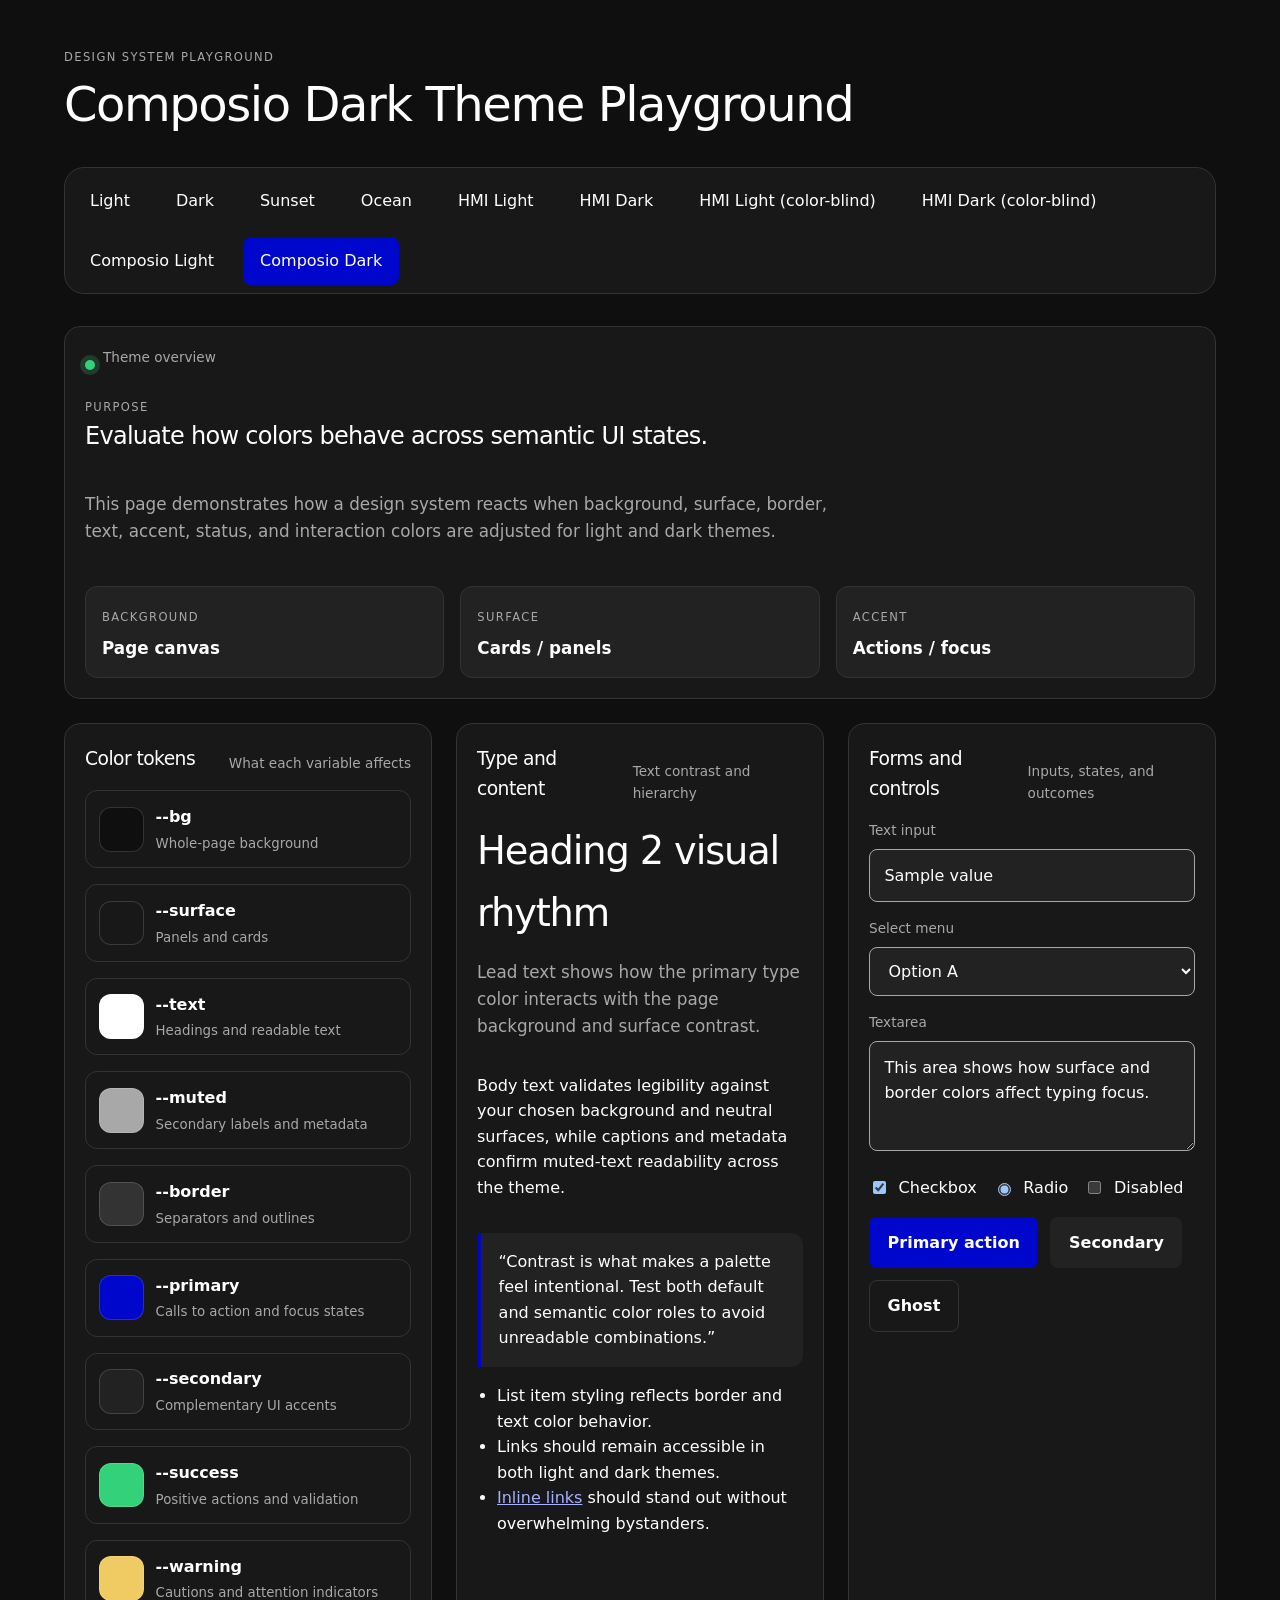
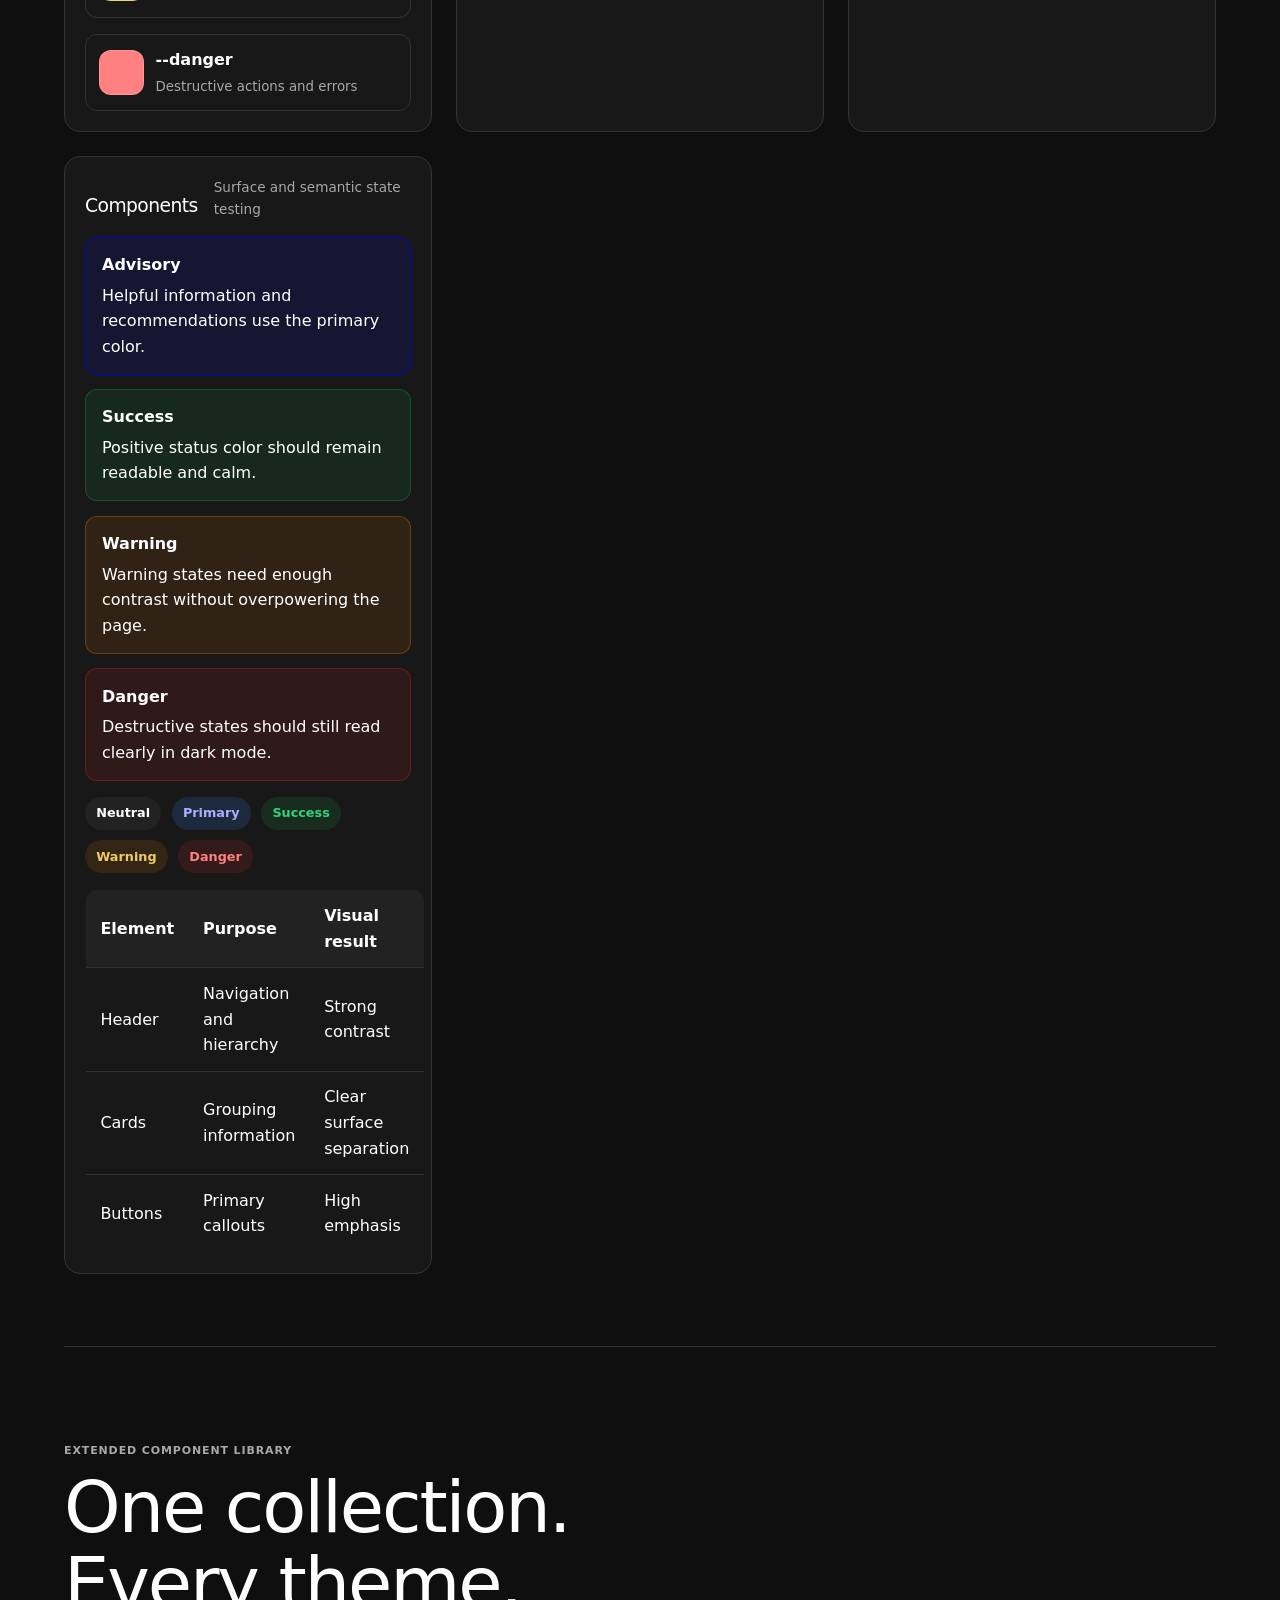
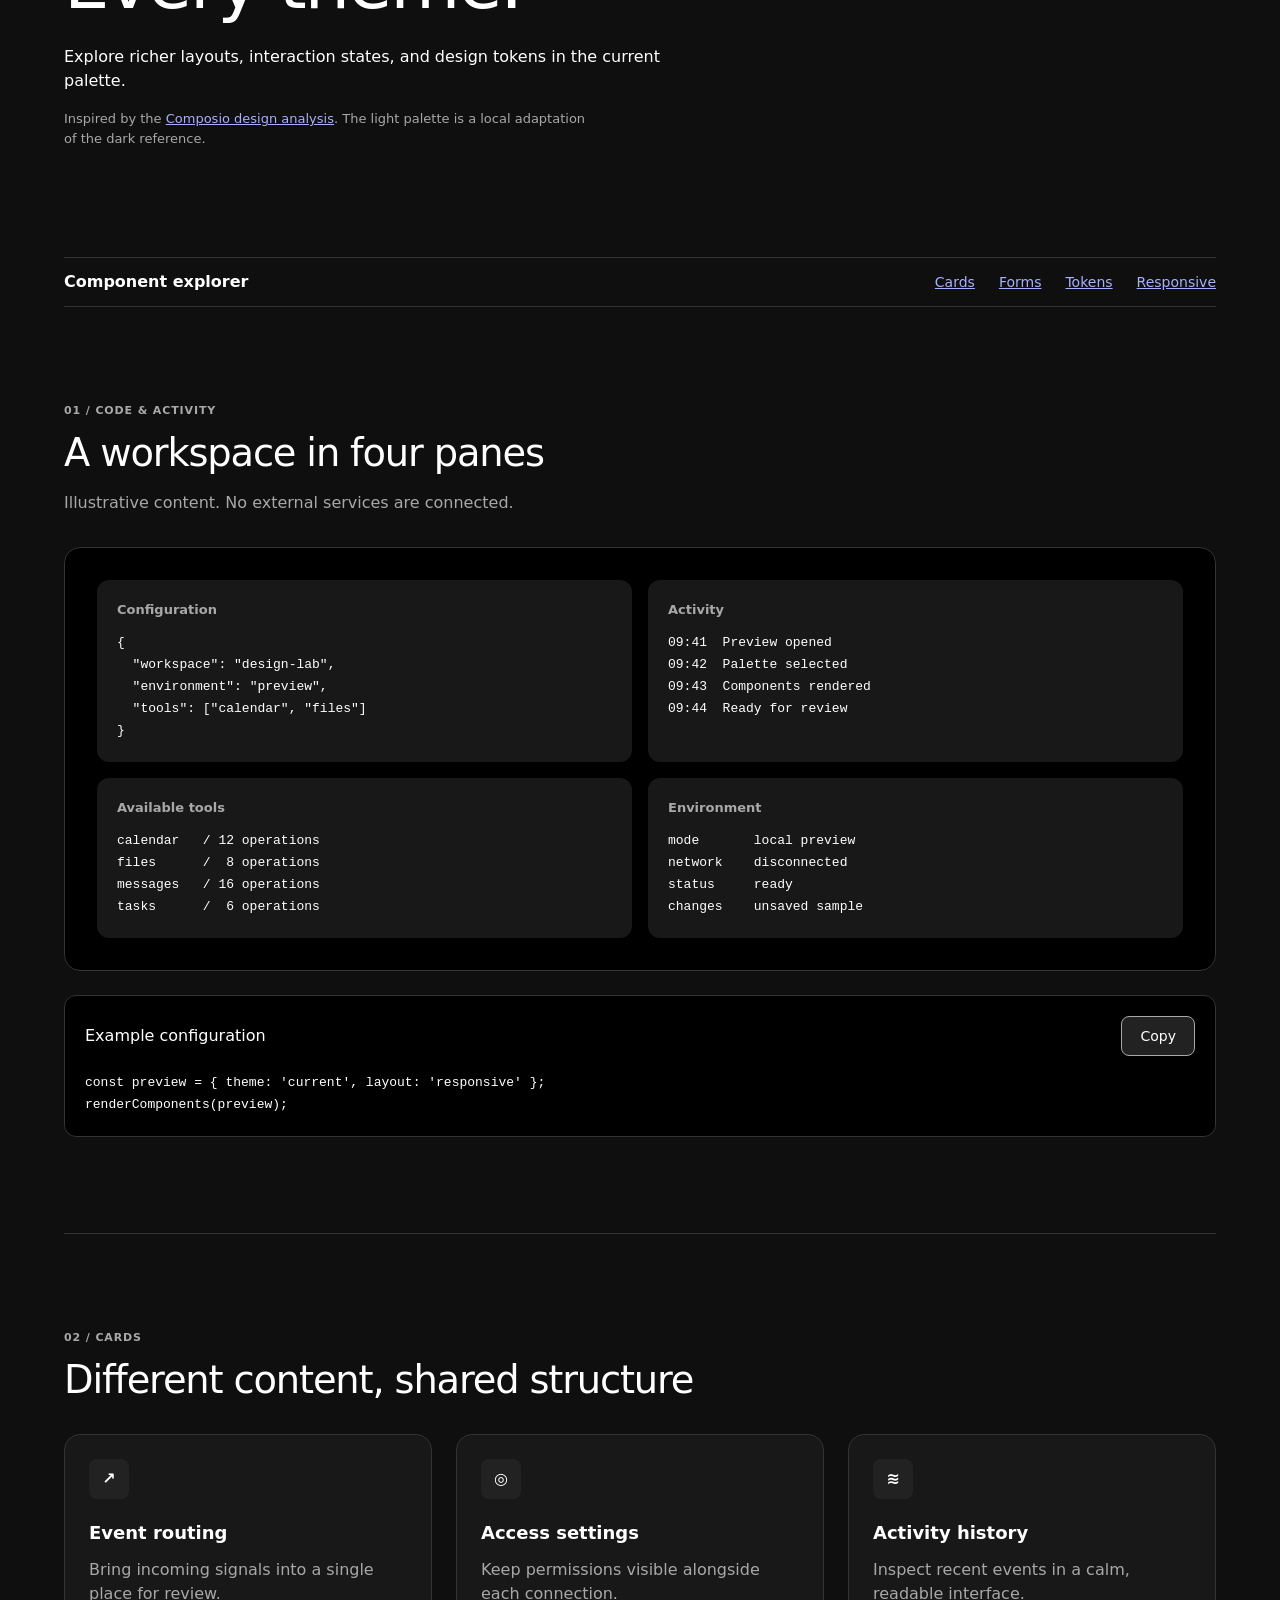
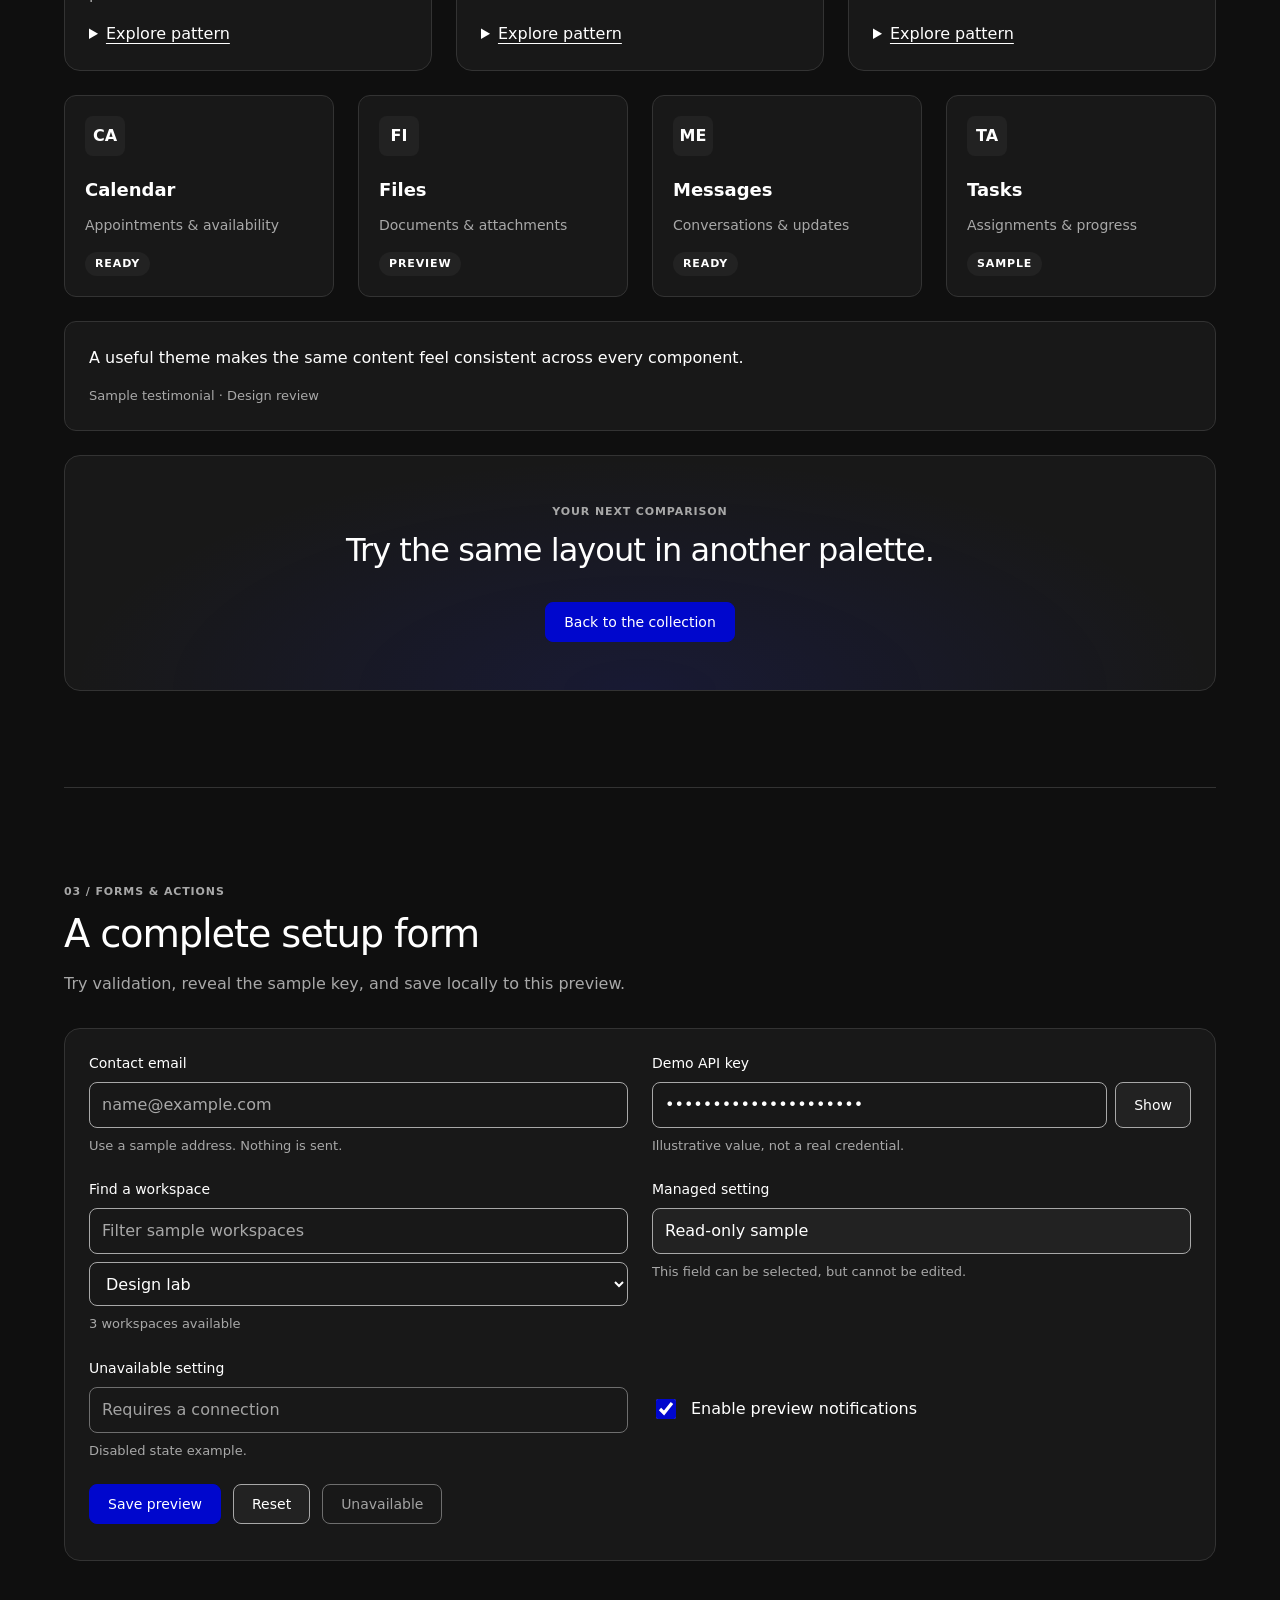
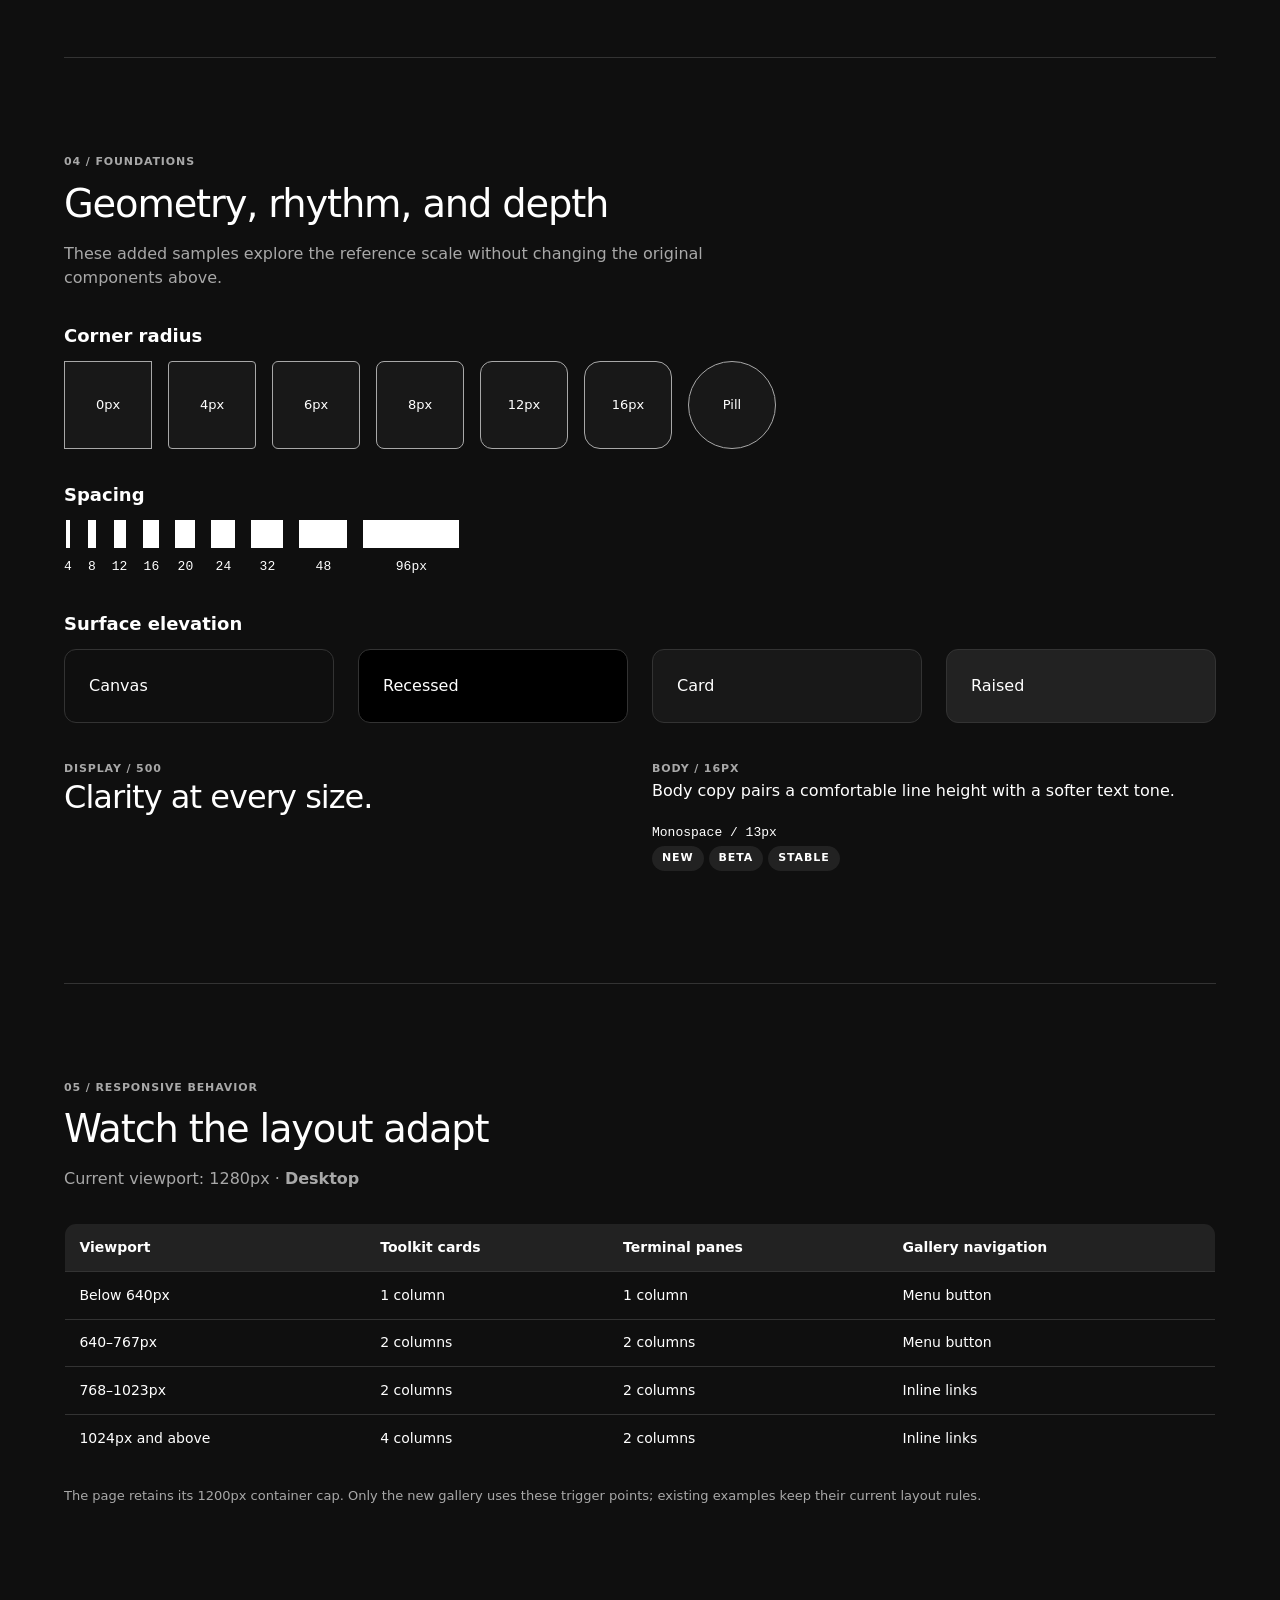
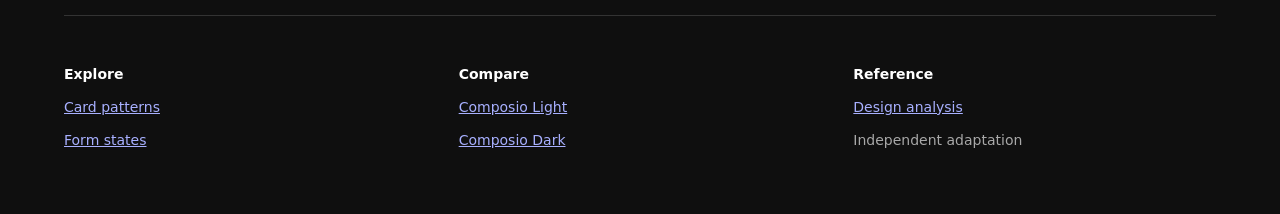
==== composio-dark.html @ 8209d109 "Add Composio light and dark pages with shared component gallery" ====
<!DOCTYPE html>
<html lang="en" data-theme="composio-dark" data-default-theme="composio-dark">
  <head>
    <meta charset="UTF-8" />
    <meta name="viewport" content="width=device-width, initial-scale=1.0" />
    <meta
      name="description"
      content="Theme playground for testing CSS color variables across light and dark color schemes."
    />
    <meta name="theme-color" content="#0007cd" />
    <title>Composio Dark — Color Scheme Playground</title>
    <link rel="stylesheet" href="styles.css" />
    <link rel="stylesheet" href="gallery.css" />
  </head>
  <body>
    <div class="app-shell">
      <header class="topbar">
        <div>
          <p class="eyebrow">Design system playground</p>
          <h1>Composio Dark Theme Playground</h1>
        </div>

        <div class="theme-picker" role="group" aria-label="Theme selector">
          <button class="theme-option is-active" data-theme-option="light" type="button">
            Light
          </button>
          <button class="theme-option" data-theme-option="dark" type="button">Dark</button>
          <button class="theme-option" data-theme-option="sunset" type="button">Sunset</button>
          <button class="theme-option" data-theme-option="ocean" type="button">Ocean</button>
          <button class="theme-option" data-theme-option="hmi-light" type="button">HMI Light</button>
          <button class="theme-option" data-theme-option="hmi-dark" type="button">HMI Dark</button>
          <button class="theme-option" data-theme-option="hmi-light-cvd" type="button">HMI Light (color-blind)</button>
          <button class="theme-option" data-theme-option="hmi-dark-cvd" type="button">HMI Dark (color-blind)</button>
          <a class="theme-option" data-theme-option="composio-light" href="composio-light.html">Composio Light</a>
          <a class="theme-option" data-theme-option="composio-dark" href="composio-dark.html">Composio Dark</a>
        </div>
      </header>

      <main class="page-grid">
        <section class="panel hmi-demo" aria-labelledby="hmi-title">
          <p class="section-kicker">Operator display / sample states</p>
          <h2 id="hmi-title">Quiet during normal operation. Clear when attention is needed.</h2>
          <p class="lead">Neutral surfaces keep the process readable. Alarm priorities use color,
            shape, and text together. Color-blind variants use orange, blue, and purple instead
            of red-based priority coding; labels remain the same in every HMI theme.</p>
          <div class="alarm-grid">
            <div class="alarm-sample normal-state"><span class="alarm-symbol normal-symbol" aria-hidden="true">&#10003;</span><div><strong>Normal / running</strong><p>P-101 pump · No active alarm</p></div></div>
            <div class="alarm-sample priority-1"><span class="alarm-symbol octagon" aria-hidden="true">!</span><div><strong>P1 · High priority</strong><p>PT-101 · Pressure high-high</p></div></div>
            <div class="alarm-sample priority-2"><span class="alarm-symbol triangle" aria-hidden="true">!</span><div><strong>P2 · Medium priority</strong><p>LT-202 · Level high</p></div></div>
            <div class="alarm-sample priority-3"><span class="alarm-symbol square" aria-hidden="true">!</span><div><strong>P3 · Low priority</strong><p>FT-303 · Flow low</p></div></div>
          </div>
          <p class="hmi-note">Design study informed by ISA-101, EEMUA 201, and IEC 62682.
            These are adapted palettes, not a certified HMI or a standard-mandated color scheme.
            Priority assignments are illustrative.</p>
        </section>
        <section class="panel hero-panel">
          <div class="panel-header">
            <span class="status-dot"></span>
            <p>Theme overview</p>
          </div>

          <div class="hero-content">
            <div>
              <p class="section-kicker">Purpose</p>
              <h2>Evaluate how colors behave across semantic UI states.</h2>
            </div>
            <p class="lead">
              This page demonstrates how a design system reacts when background, surface,
              border, text, accent, status, and interaction colors are adjusted for light and
              dark themes.
            </p>
          </div>

          <div class="hero-metrics">
            <div class="metric-card">
              <span class="metric-label">Background</span>
              <strong>Page canvas</strong>
            </div>
            <div class="metric-card">
              <span class="metric-label">Surface</span>
              <strong>Cards / panels</strong>
            </div>
            <div class="metric-card">
              <span class="metric-label">Accent</span>
              <strong>Actions / focus</strong>
            </div>
          </div>
        </section>

        <section class="panel">
          <div class="section-heading">
            <h3>Color tokens</h3>
            <span>What each variable affects</span>
          </div>

          <div class="swatch-grid">
            <div class="swatch">
              <span class="swatch-color swatch-bg"></span>
              <div>
                <strong>--bg</strong>
                <small>Whole-page background</small>
              </div>
            </div>
            <div class="swatch">
              <span class="swatch-color swatch-surface"></span>
              <div>
                <strong>--surface</strong>
                <small>Panels and cards</small>
              </div>
            </div>
            <div class="swatch">
              <span class="swatch-color swatch-text"></span>
              <div>
                <strong>--text</strong>
                <small>Headings and readable text</small>
              </div>
            </div>
            <div class="swatch">
              <span class="swatch-color swatch-muted"></span>
              <div>
                <strong>--muted</strong>
                <small>Secondary labels and metadata</small>
              </div>
            </div>
            <div class="swatch">
              <span class="swatch-color swatch-border"></span>
              <div>
                <strong>--border</strong>
                <small>Separators and outlines</small>
              </div>
            </div>
            <div class="swatch">
              <span class="swatch-color swatch-primary"></span>
              <div>
                <strong>--primary</strong>
                <small>Calls to action and focus states</small>
              </div>
            </div>
            <div class="swatch">
              <span class="swatch-color swatch-secondary"></span>
              <div>
                <strong>--secondary</strong>
                <small>Complementary UI accents</small>
              </div>
            </div>
            <div class="swatch">
              <span class="swatch-color swatch-success"></span>
              <div>
                <strong>--success</strong>
                <small>Positive actions and validation</small>
              </div>
            </div>
            <div class="swatch">
              <span class="swatch-color swatch-warning"></span>
              <div>
                <strong>--warning</strong>
                <small>Cautions and attention indicators</small>
              </div>
            </div>
            <div class="swatch">
              <span class="swatch-color swatch-danger"></span>
              <div>
                <strong>--danger</strong>
                <small>Destructive actions and errors</small>
              </div>
            </div>
          </div>
        </section>

        <section class="panel">
          <div class="section-heading">
            <h3>Type and content</h3>
            <span>Text contrast and hierarchy</span>
          </div>

          <div class="type-demo">
            <h2>Heading 2 visual rhythm</h2>
            <p class="lead">
              Lead text shows how the primary type color interacts with the page background and
              surface contrast.
            </p>
            <p>
              Body text validates legibility against your chosen background and neutral surfaces,
              while captions and metadata confirm muted-text readability across the theme.
            </p>
            <blockquote>
              “Contrast is what makes a palette feel intentional. Test both default and semantic
              color roles to avoid unreadable combinations.”
            </blockquote>
            <ul>
              <li>List item styling reflects border and text color behavior.</li>
              <li>Links should remain accessible in both light and dark themes.</li>
              <li><a href="#">Inline links</a> should stand out without overwhelming bystanders.</li>
            </ul>
          </div>
        </section>

        <section class="panel">
          <div class="section-heading">
            <h3>Forms and controls</h3>
            <span>Inputs, states, and outcomes</span>
          </div>

          <div class="control-stack">
            <label class="field">
              <span>Text input</span>
              <input type="text" value="Sample value" aria-label="Text input sample" />
            </label>

            <label class="field">
              <span>Select menu</span>
              <select aria-label="Select sample">
                <option>Option A</option>
                <option>Option B</option>
                <option>Option C</option>
              </select>
            </label>

            <label class="field">
              <span>Textarea</span>
              <textarea aria-label="Textarea sample">This area shows how surface and border colors affect typing focus.</textarea>
            </label>

            <div class="check-grid">
              <label class="check-row"><input type="checkbox" checked /> Checkbox</label>
              <label class="check-row"><input type="radio" name="demo-radio" checked /> Radio</label>
              <label class="check-row"><input type="checkbox" /> Disabled</label>
            </div>

            <div class="button-row">
              <button class="primary-button" type="button">Primary action</button>
              <button class="secondary-button" type="button">Secondary</button>
              <button class="ghost-button" type="button">Ghost</button>
            </div>
          </div>
        </section>

        <section class="panel">
          <div class="section-heading">
            <h3>Components</h3>
            <span>Surface and semantic state testing</span>
          </div>

          <div class="component-row">
            <div class="alert alert-advisory">
              <strong>Advisory</strong>
              <span>Helpful information and recommendations use the primary color.</span>
            </div>
            <div class="alert alert-success">
              <strong>Success</strong>
              <span>Positive status color should remain readable and calm.</span>
            </div>
            <div class="alert alert-warning">
              <strong>Warning</strong>
              <span>Warning states need enough contrast without overpowering the page.</span>
            </div>
            <div class="alert alert-danger">
              <strong>Danger</strong>
              <span>Destructive states should still read clearly in dark mode.</span>
            </div>
          </div>

          <div class="badge-row">
            <span class="badge badge-neutral">Neutral</span>
            <span class="badge badge-primary">Primary</span>
            <span class="badge badge-success">Success</span>
            <span class="badge badge-warning">Warning</span>
            <span class="badge badge-danger">Danger</span>
          </div>

          <table>
            <thead>
              <tr>
                <th>Element</th>
                <th>Purpose</th>
                <th>Visual result</th>
              </tr>
            </thead>
            <tbody>
              <tr>
                <td>Header</td>
                <td>Navigation and hierarchy</td>
                <td>Strong contrast</td>
              </tr>
              <tr>
                <td>Cards</td>
                <td>Grouping information</td>
                <td>Clear surface separation</td>
              </tr>
              <tr>
                <td>Buttons</td>
                <td>Primary callouts</td>
                <td>High emphasis</td>
              </tr>
            </tbody>
          </table>
        </section>
        <!-- Shared additive gallery: original examples above retain their styles. -->
        <section class="x-gallery" aria-labelledby="extended-title">
          <header class="x-intro">
            <p class="x-eyebrow">Extended component library</p>
            <h2 id="extended-title">One collection.<br />Every theme.</h2>
            <p>Explore richer layouts, interaction states, and design tokens in the current palette.</p>
            <p class="x-caption">Inspired by the <a href="https://getdesign.md/composio/design-md">Composio design analysis</a>.
              The light palette is a local adaptation of the dark reference.</p>
          </header>

          <nav class="x-nav" aria-label="Component gallery">
            <strong>Component explorer</strong>
            <button class="x-button x-menu" aria-expanded="false" aria-controls="gallery-links" type="button">Menu</button>
            <div id="gallery-links" class="x-nav-links">
              <a href="#gallery-cards">Cards</a><a href="#gallery-forms">Forms</a>
              <a href="#gallery-tokens">Tokens</a><a href="#gallery-responsive">Responsive</a>
            </div>
          </nav>

          <section class="x-section" aria-labelledby="terminal-title">
            <div class="x-heading"><p class="x-eyebrow">01 / Code &amp; activity</p><h3 id="terminal-title">A workspace in four panes</h3><p>Illustrative content. No external services are connected.</p></div>
            <div class="x-terminal-grid">
              <article class="x-terminal"><h4>Configuration</h4><pre><code>{
  "workspace": "design-lab",
  "environment": "preview",
  "tools": ["calendar", "files"]
}</code></pre></article>
              <article class="x-terminal"><h4>Activity</h4><pre><code>09:41  Preview opened
09:42  Palette selected
09:43  Components rendered
09:44  Ready for review</code></pre></article>
              <article class="x-terminal"><h4>Available tools</h4><pre><code>calendar   / 12 operations
files      /  8 operations
messages   / 16 operations
tasks      /  6 operations</code></pre></article>
              <article class="x-terminal"><h4>Environment</h4><pre><code>mode       local preview
network    disconnected
status     ready
changes    unsaved sample</code></pre></article>
            </div>
            <div class="x-code"><div class="x-code-bar"><span>Example configuration</span><button class="x-button" id="copy-example" type="button">Copy</button></div><pre><code id="example-code">const preview = { theme: 'current', layout: 'responsive' };
renderComponents(preview);</code></pre><p id="copy-status" class="x-caption" role="status"></p></div>
          </section>

          <section id="gallery-cards" class="x-section" aria-labelledby="cards-title">
            <div class="x-heading"><p class="x-eyebrow">02 / Cards</p><h3 id="cards-title">Different content, shared structure</h3></div>
            <div class="x-feature-grid">
              <article class="x-feature"><span class="x-icon" aria-hidden="true">↗</span><h4>Event routing</h4><p>Bring incoming signals into a single place for review.</p><details><summary>Explore pattern</summary><p>A feature card pairs a compact icon, heading, description, and disclosure.</p></details></article>
              <article class="x-feature"><span class="x-icon" aria-hidden="true">◎</span><h4>Access settings</h4><p>Keep permissions visible alongside each connection.</p><details><summary>Explore pattern</summary><p>Text and icon cues communicate meaning without relying on color alone.</p></details></article>
              <article class="x-feature"><span class="x-icon" aria-hidden="true">≋</span><h4>Activity history</h4><p>Inspect recent events in a calm, readable interface.</p><details><summary>Explore pattern</summary><p>Surface and border tokens adapt the same card to every theme.</p></details></article>
            </div>
            <div class="x-toolkit-grid">
              <article class="x-toolkit"><span class="x-icon" aria-hidden="true">CA</span><h4>Calendar</h4><p>Appointments &amp; availability</p><span class="x-tag">Ready</span></article>
              <article class="x-toolkit"><span class="x-icon" aria-hidden="true">FI</span><h4>Files</h4><p>Documents &amp; attachments</p><span class="x-tag">Preview</span></article>
              <article class="x-toolkit"><span class="x-icon" aria-hidden="true">ME</span><h4>Messages</h4><p>Conversations &amp; updates</p><span class="x-tag">Ready</span></article>
              <article class="x-toolkit"><span class="x-icon" aria-hidden="true">TA</span><h4>Tasks</h4><p>Assignments &amp; progress</p><span class="x-tag">Sample</span></article>
            </div>
            <figure class="x-quote"><blockquote>A useful theme makes the same content feel consistent across every component.</blockquote><figcaption>Sample testimonial · Design review</figcaption></figure>
            <div class="x-spotlight"><p class="x-eyebrow">Your next comparison</p><h3>Try the same layout in another palette.</h3><a class="x-button x-button-primary" href="#extended-title">Back to the collection</a></div>
          </section>

          <section id="gallery-forms" class="x-section" aria-labelledby="forms-title">
            <div class="x-heading"><p class="x-eyebrow">03 / Forms &amp; actions</p><h3 id="forms-title">A complete setup form</h3><p>Try validation, reveal the sample key, and save locally to this preview.</p></div>
            <form id="sample-setup" class="x-form" novalidate>
              <label class="x-field">Contact email<input id="sample-email" name="email" type="email" placeholder="name@example.com" required aria-describedby="email-help email-error" /><small id="email-help">Use a sample address. Nothing is sent.</small><span id="email-error" class="x-error" hidden>Enter an email address in the form name@example.com.</span></label>
              <div class="x-field"><label for="sample-key">Demo API key</label><div class="x-input-action"><input id="sample-key" type="password" value="demo_key_not_a_secret" autocomplete="off" /><button id="reveal-key" class="x-button" type="button" aria-controls="sample-key" aria-pressed="false">Show</button></div><small>Illustrative value, not a real credential.</small></div>
              <label class="x-field">Find a workspace<input id="workspace-search" type="search" placeholder="Filter sample workspaces" aria-controls="workspace-options" /><select id="workspace-options" aria-label="Sample workspace"><option>Design lab</option><option>Engineering</option><option>Operations</option></select><small id="workspace-count" role="status">3 workspaces available</small></label>
              <label class="x-field">Managed setting<input value="Read-only sample" readonly /><small>This field can be selected, but cannot be edited.</small></label>
              <label class="x-field">Unavailable setting<input value="Requires a connection" disabled /><small>Disabled state example.</small></label>
              <label class="x-check"><input type="checkbox" role="switch" checked /> Enable preview notifications</label>
              <div class="x-form-actions"><button class="x-button x-button-primary" type="submit">Save preview</button><button class="x-button" type="reset">Reset</button><button class="x-button x-outline" disabled type="button">Unavailable</button><p id="form-status" role="status"></p></div>
            </form>
          </section>

          <section id="gallery-tokens" class="x-section" aria-labelledby="tokens-title">
            <div class="x-heading"><p class="x-eyebrow">04 / Foundations</p><h3 id="tokens-title">Geometry, rhythm, and depth</h3><p>These added samples explore the reference scale without changing the original components above.</p></div>
            <h4>Corner radius</h4><div class="x-radius-row">
              <div style="--sample-radius:0px">0px</div><div style="--sample-radius:4px">4px</div><div style="--sample-radius:6px">6px</div><div style="--sample-radius:8px">8px</div><div style="--sample-radius:12px">12px</div><div style="--sample-radius:16px">16px</div><div style="--sample-radius:9999px">Pill</div>
            </div>
            <h4>Spacing</h4><div class="x-spacing-row">
              <div><span style="width:4px"></span><code>4</code></div><div><span style="width:8px"></span><code>8</code></div><div><span style="width:12px"></span><code>12</code></div><div><span style="width:16px"></span><code>16</code></div><div><span style="width:20px"></span><code>20</code></div><div><span style="width:24px"></span><code>24</code></div><div><span style="width:32px"></span><code>32</code></div><div><span style="width:48px"></span><code>48</code></div><div><span style="width:96px"></span><code>96px</code></div>
            </div>
            <h4>Surface elevation</h4><div class="x-elevation-grid"><div class="x-level-canvas">Canvas</div><div class="x-level-deep">Recessed</div><div class="x-level-card">Card</div><div class="x-level-raised">Raised</div></div>
            <div class="x-type-grid"><div><span class="x-eyebrow">Display / 500</span><p class="x-display-sample">Clarity at every size.</p></div><div><span class="x-eyebrow">Body / 16px</span><p>Body copy pairs a comfortable line height with a softer text tone.</p><code>Monospace / 13px</code><p><span class="x-tag">New</span> <span class="x-tag">Beta</span> <span class="x-tag">Stable</span></p></div></div>
          </section>

          <section id="gallery-responsive" class="x-section" aria-labelledby="responsive-title">
            <div class="x-heading"><p class="x-eyebrow">05 / Responsive behavior</p><h3 id="responsive-title">Watch the layout adapt</h3><p>Current viewport: <output id="viewport-width"></output> · <strong id="viewport-range"></strong></p></div>
            <div class="x-table-wrap" tabindex="0" role="region" aria-label="Responsive breakpoint table"><table><thead><tr><th>Viewport</th><th>Toolkit cards</th><th>Terminal panes</th><th>Gallery navigation</th></tr></thead><tbody><tr><td>Below 640px</td><td>1 column</td><td>1 column</td><td>Menu button</td></tr><tr><td>640–767px</td><td>2 columns</td><td>2 columns</td><td>Menu button</td></tr><tr><td>768–1023px</td><td>2 columns</td><td>2 columns</td><td>Inline links</td></tr><tr><td>1024px and above</td><td>4 columns</td><td>2 columns</td><td>Inline links</td></tr></tbody></table></div>
            <p class="x-caption">The page retains its 1200px container cap. Only the new gallery uses these trigger points; existing examples keep their current layout rules.</p>
          </section>
          <footer class="x-footer"><div><strong>Explore</strong><a href="#gallery-cards">Card patterns</a><a href="#gallery-forms">Form states</a></div><div><strong>Compare</strong><a href="composio-light.html">Composio Light</a><a href="composio-dark.html">Composio Dark</a></div><div><strong>Reference</strong><a href="https://getdesign.md/composio/design-md">Design analysis</a><span>Independent adaptation</span></div></footer>
        </section>

      </main>
    </div>

    <script src="script.js"></script>
    <script src="gallery.js"></script>
  </body>
</html>
---- styles.css ----
:root {
  --bg: #f4f7fb;
  --surface: #ffffff;
  --surface-strong: #edf3ff;
  --text: #162033;
  --muted: #59657d;
  --border: #d5dcef;
  --primary: #3b82f6;
  --primary-strong: #2563eb;
  --secondary: #7c3aed;
  --accent: #14b8a6;
  --success: #16a34a;
  --warning: #d97706;
  --danger: #dc2626;
  --shadow: rgba(15, 23, 42, 0.12);
  --ring: rgba(59, 130, 246, 0.18);
}

:root[data-theme="dark"] {
  --bg: #0b1220;
  --surface: #111b2d;
  --surface-strong: #18263d;
  --text: #edf3ff;
  --muted: #9eb3d9;
  --border: #2e4060;
  --primary: #7aa2ff;
  --primary-strong: #9bb9ff;
  --secondary: #b38cff;
  --accent: #3dd9c1;
  --success: #4ade80;
  --warning: #fbbf24;
  --danger: #f87171;
  --shadow: rgba(2, 6, 23, 0.55);
  --ring: rgba(122, 162, 255, 0.2);
}

:root[data-theme="sunset"] {
  --bg: #2b1a20;
  --surface: #3a2328;
  --surface-strong: #5a2b32;
  --text: #fce7f3;
  --muted: #f9c7d0;
  --border: #7d4a58;
  --primary: #f97316;
  --primary-strong: #ea580c;
  --secondary: #f43f5e;
  --accent: #fdba74;
  --success: #4ade80;
  --warning: #fbbf24;
  --danger: #fb7185;
  --shadow: rgba(38, 18, 25, 0.45);
  --ring: rgba(249, 115, 22, 0.22);
}

:root[data-theme="ocean"] {
  --bg: #061c24;
  --surface: #0d2d39;
  --surface-strong: #123b4f;
  --text: #e6fbff;
  --muted: #a5dfe8;
  --border: #2a6574;
  --primary: #38bdf8;
  --primary-strong: #0ea5e9;
  --secondary: #8b5cf6;
  --accent: #2dd4bf;
  --success: #34d399;
  --warning: #fbbf24;
  --danger: #f87171;
  --shadow: rgba(2, 12, 22, 0.5);
  --ring: rgba(56, 189, 248, 0.22);
}

* {
  box-sizing: border-box;
}

html {
  color-scheme: light;
}

:root[data-theme="dark"],
:root[data-theme="sunset"],
:root[data-theme="ocean"] {
  color-scheme: dark;
}

body {
  margin: 0;
  min-height: 100vh;
  background: var(--bg);
  color: var(--text);
  font-family: Inter, "Segoe UI", sans-serif;
  line-height: 1.6;
  transition: background 0.2s ease, color 0.2s ease;
}

button,
input,
select,
textarea {
  font: inherit;
}

button,
input,
select,
textarea,
.badge,
.alert,
.metric-card,
.panel {
  transition: background-color 0.2s ease, border-color 0.2s ease, color 0.2s ease,
    box-shadow 0.2s ease;
}

.app-shell {
  max-width: 1200px;
  margin: 0 auto;
  padding: 3rem 1.5rem 4rem;
}

.topbar {
  display: flex;
  align-items: center;
  justify-content: space-between;
  gap: 1.5rem;
  margin-bottom: 2rem;
}

.eyebrow,
.section-kicker,
.metric-label {
  margin: 0;
  color: var(--muted);
  letter-spacing: 0.12em;
  text-transform: uppercase;
  font-size: 0.72rem;
}

h1,
h2,
h3,
p {
  margin-top: 0;
}

h1 {
  margin-bottom: 0;
  font-size: clamp(2rem, 4vw, 3rem);
}

.theme-picker {
  display: flex;
  flex-wrap: wrap;
  gap: 0.75rem;
  padding: 0.5rem;
  border: 1px solid var(--border);
  border-radius: 999px;
  background: var(--surface);
  box-shadow: 0 12px 22px var(--shadow);
}

.theme-option {
  border: 1px solid transparent;
  border-radius: 999px;
  background: transparent;
  padding: 0.65rem 1rem;
  color: var(--text);
  cursor: pointer;
}

.theme-option.is-active {
  background: var(--primary);
  color: white;
  border-color: var(--primary);
  box-shadow: 0 8px 16px var(--ring);
}

.page-grid {
  display: grid;
  grid-template-columns: repeat(auto-fit, minmax(280px, 1fr));
  gap: 1.5rem;
}

.panel {
  background: var(--surface);
  border: 1px solid var(--border);
  border-radius: 20px;
  padding: 1.25rem;
  box-shadow: 0 14px 32px var(--shadow);
}

.hero-panel {
  grid-column: 1 / -1;
}

.panel-header {
  display: inline-flex;
  align-items: center;
  gap: 0.5rem;
  margin-bottom: 1rem;
  color: var(--muted);
  font-size: 0.85rem;
}

.status-dot {
  width: 10px;
  height: 10px;
  border-radius: 50%;
  background: var(--success);
  box-shadow: 0 0 0 5px rgba(74, 222, 128, 0.18);
}

.hero-content {
  display: grid;
  gap: 1rem;
  margin-bottom: 1.5rem;
}

.lead {
  max-width: 70ch;
  color: var(--muted);
  font-size: 1.05rem;
}

.hero-metrics {
  display: grid;
  grid-template-columns: repeat(auto-fit, minmax(140px, 1fr));
  gap: 1rem;
}

.metric-card {
  border: 1px solid var(--border);
  background: var(--surface-strong);
  border-radius: 14px;
  padding: 1rem;
}

.metric-card strong {
  display: block;
  margin-top: 0.4rem;
  font-size: 1.05rem;
}

.section-heading {
  display: flex;
  align-items: end;
  justify-content: space-between;
  gap: 1rem;
  margin-bottom: 1rem;
}

.section-heading h3 {
  margin-bottom: 0;
}

.section-heading span {
  color: var(--muted);
  font-size: 0.85rem;
}

.swatch-grid {
  display: grid;
  grid-template-columns: repeat(auto-fit, minmax(180px, 1fr));
  gap: 1rem;
}

.swatch {
  display: flex;
  gap: 0.75rem;
  align-items: center;
  border: 1px solid var(--border);
  border-radius: 14px;
  padding: 0.8rem;
  background: rgba(0, 0, 0, 0.01);
}

.swatch-color {
  width: 2.8rem;
  height: 2.8rem;
  border-radius: 12px;
  display: inline-block;
  flex-shrink: 0;
  border: 1px solid rgba(255, 255, 255, 0.15);
}

.swatch-bg { background: var(--bg); }
.swatch-surface { background: var(--surface); }
.swatch-text { background: var(--text); }
.swatch-muted { background: var(--muted); }
.swatch-border { background: var(--border); }
.swatch-primary { background: var(--primary); }
.swatch-secondary { background: var(--secondary); }
.swatch-success { background: var(--success); }
.swatch-warning { background: var(--warning); }
.swatch-danger { background: var(--danger); }

.swatch div {
  display: flex;
  flex-direction: column;
  gap: 0.2rem;
}

.swatch small {
  color: var(--muted);
}

.type-demo {
  display: grid;
  gap: 1rem;
}

.type-demo h2 {
  font-size: clamp(1.6rem, 3vw, 2.4rem);
  margin-bottom: 0;
}

.type-demo ul,
.type-demo ol {
  padding-left: 1.25rem;
  margin: 0;
}

blockquote {
  margin: 0;
  padding: 1rem 1.1rem;
  border-left: 4px solid var(--primary);
  background: var(--surface-strong);
  border-radius: 0 12px 12px 0;
  color: var(--text);
}

a {
  color: var(--primary);
}

.control-stack {
  display: grid;
  gap: 1rem;
}

.field {
  display: grid;
  gap: 0.45rem;
}

.field span {
  color: var(--muted);
  font-size: 0.85rem;
}

input,
select,
textarea {
  width: 100%;
  border: 1px solid var(--border);
  border-radius: 12px;
  background: var(--surface-strong);
  color: var(--text);
  padding: 0.8rem 0.9rem;
}

textarea {
  min-height: 110px;
  resize: vertical;
}

input:focus,
select:focus,
textarea:focus {
  outline: none;
  border-color: var(--primary);
  box-shadow: 0 0 0 4px var(--ring);
}

.check-grid {
  display: flex;
  flex-wrap: wrap;
  gap: 1rem;
  margin-top: 0.5rem;
}

.check-row {
  display: inline-flex;
  align-items: center;
  gap: 0.6rem;
  color: var(--text);
}

.check-row input {
  width: auto;
}

.button-row {
  display: flex;
  flex-wrap: wrap;
  gap: 0.75rem;
}

.primary-button,
.secondary-button,
.ghost-button {
  appearance: none;
  border: 1px solid transparent;
  border-radius: 12px;
  padding: 0.75rem 1.1rem;
  cursor: pointer;
  font-weight: 600;
}

.primary-button {
  background: var(--primary);
  color: white;
}

.primary-button:hover {
  background: var(--primary-strong);
}

.secondary-button {
  background: var(--secondary);
  color: white;
}

.ghost-button {
  background: transparent;
  color: var(--text);
  border-color: var(--border);
}

.component-row {
  display: grid;
  gap: 0.9rem;
  margin-bottom: 1rem;
}

.alert {
  border: 1px solid transparent;
  border-radius: 14px;
  padding: 0.9rem 1rem;
  display: grid;
  gap: 0.3rem;
}

.alert-advisory {
  --semantic: var(--primary);
  background: color-mix(in srgb, var(--primary) 14%, var(--surface));
  border-color: var(--primary);
  color: var(--text);
}

.alert-success {
  background: rgba(22, 163, 74, 0.12);
  border-color: rgba(22, 163, 74, 0.35);
  color: var(--text);
}

.alert-warning {
  background: rgba(217, 119, 6, 0.12);
  border-color: rgba(217, 119, 6, 0.35);
  color: var(--text);
}

.alert-danger {
  background: rgba(220, 38, 38, 0.12);
  border-color: rgba(220, 38, 38, 0.35);
  color: var(--text);
}

.badge-row {
  display: flex;
  flex-wrap: wrap;
  gap: 0.65rem;
  margin-bottom: 1rem;
}

.badge {
  display: inline-flex;
  align-items: center;
  border-radius: 999px;
  padding: 0.4rem 0.7rem;
  font-size: 0.8rem;
  font-weight: 600;
}

.badge-neutral {
  background: var(--surface-strong);
  color: var(--text);
}

.badge-primary {
  background: rgba(59, 130, 246, 0.16);
  color: var(--primary-strong);
}

.badge-success {
  background: rgba(22, 163, 74, 0.14);
  color: var(--success);
}

.badge-warning {
  background: rgba(217, 119, 6, 0.14);
  color: var(--warning);
}

.badge-danger {
  background: rgba(220, 38, 38, 0.14);
  color: var(--danger);
}

table {
  width: 100%;
  border-collapse: collapse;
  overflow: hidden;
  border-radius: 12px;
  border: 1px solid var(--border);
}

th,
td {
  text-align: left;
  padding: 0.8rem 0.9rem;
  border-bottom: 1px solid var(--border);
}

thead {
  background: var(--surface-strong);
}

tbody tr:last-child td {
  border-bottom: none;
}

@media (max-width: 700px) {
  .topbar {
    flex-direction: column;
    align-items: flex-start;
  }

  .theme-picker {
    width: 100%;
  }
}

/* HMI palettes: project adaptations; see README for rationale and sources. */
:root[data-theme^="hmi-"] {
  --bg: #d4d6d8;
  --surface: #eceeef;
  --surface-strong: #dfe2e4;
  --text: #202428;
  --muted: #50565c;
  --border: #777e85;
  --primary: #41484f;
  --primary-strong: #30363c;
  --secondary: #50565c;
  --accent: #50565c;
  --success: #24633d;
  --badge-accent: #245b91;
  --warning: #775600;
  --danger: #b22222;
  --alarm-low: #75409a;
  --on-primary: #ffffff;
  --on-alarm: #ffffff;
  --shadow: transparent;
  --ring: #41484f;
  color-scheme: light;
}

:root[data-theme="hmi-dark"],
:root[data-theme="hmi-dark-cvd"] {
  --bg: #202428;
  --surface: #2b3035;
  --surface-strong: #363c42;
  --text: #edf0f2;
  --muted: #bcc2c8;
  --border: #858e97;
  --primary: #c4cbd2;
  --primary-strong: #e0e5e9;
  --secondary: #bcc2c8;
  --accent: #bcc2c8;
  --success: #8bd5a3;
  --badge-accent: #9ecbff;
  --warning: #f0ca62;
  --danger: #ff9696;
  --alarm-low: #d6aff5;
  --on-primary: #202428;
  --on-alarm: #202428;
  --ring: #c4cbd2;
  color-scheme: dark;
}

:root[data-theme="hmi-light-cvd"] {
  --success: #75409a;
  --badge-accent: #00665d;
  --danger: #9b4300;
  --warning: #005f90;
  --alarm-low: #75409a;
}

:root[data-theme="hmi-dark-cvd"] {
  --success: #d6aff5;
  --badge-accent: #7ed8c8;
  --danger: #ffba75;
  --warning: #78caff;
  --alarm-low: #d6aff5;
}

/* Let eight options wrap without distorting the original pill container. */
.topbar { flex-wrap: wrap; }
.theme-picker { border-radius: 20px; }
.hmi-demo { display: none; grid-column: 1 / -1; }
:root[data-theme^="hmi-"] .hmi-demo { display: block; }
:root[data-theme^="hmi-"] .theme-option.is-active,
:root[data-theme^="hmi-"] .primary-button,
:root[data-theme^="hmi-"] .secondary-button { color: var(--on-primary); }
:root[data-theme^="hmi-"] .status-dot { box-shadow: none; }
/* General UI extends the HMI palette with tinted semantic cards and pills. */
:root[data-theme^="hmi-"] :is(.alert-success, .badge-success) { --semantic: var(--success); }
:root[data-theme^="hmi-"] :is(.alert-warning, .badge-warning) { --semantic: var(--warning); }
:root[data-theme^="hmi-"] :is(.alert-danger, .badge-danger) { --semantic: var(--danger); }
:root[data-theme^="hmi-"] .badge-primary { --semantic: var(--badge-accent); }
:root[data-theme^="hmi-"] .alert,
:root[data-theme^="hmi-"] .badge:not(.badge-neutral) {
  background: color-mix(in srgb, var(--semantic) 14%, var(--surface));
  border: 1px solid var(--semantic);
  color: var(--text);
}
:root[data-theme^="hmi-"] .alert strong,
:root[data-theme^="hmi-"] .badge:not(.badge-neutral) { color: var(--semantic); }
:root[data-theme^="hmi-"] :is(button, a, input, select, textarea):focus-visible {
  outline: 3px solid var(--primary);
  outline-offset: 3px;
  box-shadow: none;
}
:root[data-theme^="hmi-"] input { accent-color: var(--primary); }
.alarm-grid { display: grid; grid-template-columns: repeat(auto-fit, minmax(min(100%, 230px), 1fr)); gap: 1rem; }
.alarm-sample { --state-color: var(--muted); display: flex; align-items: center; gap: 0.8rem; padding: 1rem; border: 2px solid var(--state-color); border-radius: 8px; }
.alarm-sample p { margin: 0.25rem 0 0; color: var(--muted); font-size: 0.85rem; }
.priority-1 { --state-color: var(--danger); }
.priority-2 { --state-color: var(--warning); }
.priority-3 { --state-color: var(--alarm-low); }
.alarm-symbol { display: grid; place-items: center; flex: 0 0 2rem; height: 2rem; background: var(--state-color); color: var(--on-alarm); font-weight: 800; }
.normal-symbol { border-radius: 50%; }
.octagon { clip-path: polygon(30% 0, 70% 0, 100% 30%, 100% 70%, 70% 100%, 30% 100%, 0 70%, 0 30%); }
.triangle { clip-path: polygon(50% 0, 100% 100%, 0 100%); padding-top: 0.45rem; }
.square { border-radius: 0; }
.hmi-note { margin: 1.25rem 0 0; color: var(--muted); font-size: 0.85rem; }
@media (max-width: 400px) {
  .app-shell { padding-inline: 0.75rem; }
  .page-grid { grid-template-columns: minmax(0, 1fr); }
  th, td { padding: 0.5rem; overflow-wrap: anywhere; }
}
@media (prefers-reduced-motion: reduce) {
  *, *::before, *::after { transition: none !important; }
}
:root[data-theme^="hmi-"] .theme-option.is-active { box-shadow: none; }
---- gallery.css ----
/* New Composio themes. All changes to existing components are theme-scoped. */
:root[data-theme^="composio-"] {
  --bg: #f5f5f7;
  --surface: #ffffff;
  --surface-strong: #eaeaf0;
  --text: #171719;
  --muted: #585861;
  --border: #c9c9d2;
  --primary: #0007cd;
  --primary-strong: #0005a3;
  --secondary: #eaeaf0;
  --accent: #006d85;
  --success: #197344;
  --warning: #855600;
  --danger: #b52632;
  --shadow: transparent;
  --ring: #0007cd;
  --x-deep: #e5e5ed;
  --x-link: #0007cd;
  --x-focus: #0007cd;
  --x-glow: #1a26ff;
  --x-on-primary: #ffffff;
  color-scheme: light;
}
:root[data-theme="composio-dark"] {
  --bg: #0f0f0f;
  --surface: #181818;
  --surface-strong: #222222;
  --text: #ffffff;
  --muted: #a8a8a8;
  --border: #333333;
  --secondary: #222222;
  --accent: #00d4ff;
  --success: #33d17a;
  --warning: #f0ca62;
  --danger: #ff8080;
  --x-deep: #000000;
  --x-link: #a8b0ff;
  --x-focus: #a8b0ff;
  color-scheme: dark;
}
:root[data-theme^="composio-"] body { font-family: Inter, ui-sans-serif, system-ui, sans-serif; }
:root[data-theme^="composio-"] :is(h1, h2, h3) { font-weight: 500; letter-spacing: -0.03em; }
:root[data-theme^="composio-"] .panel { border-radius: 16px; }
:root[data-theme^="composio-"] :is(.metric-card, .swatch, .alert) { border-radius: 12px; }
:root[data-theme^="composio-"] :is(button, input, select, textarea, .theme-option) { border-radius: 8px; }
:root[data-theme^="composio-"] .secondary-button { color: var(--text); }
:root[data-theme^="composio-"] a:not(.theme-option):not(.x-button-primary) { color: var(--x-link); }
:root[data-theme^="composio-"] .theme-option.is-active { box-shadow: none; color: white; }
:root[data-theme^="composio-"] .badge-primary { color: var(--x-link); }
:root[data-theme^="composio-"] :is(input, select, textarea) { border-color: var(--muted); }
:root[data-theme^="composio-"] :is(button, a, input, select, textarea):focus-visible { outline: 3px solid var(--x-focus); outline-offset: 3px; box-shadow: none; }
a.theme-option { text-decoration: none; display: inline-block; }

/* Additive examples only: no unscoped overrides of the original gallery. */
.x-gallery {
  --x-deep: var(--bg);
  --x-link: var(--text);
  --x-focus: var(--text);
  --x-glow: var(--primary);
  --x-on-primary: var(--on-primary, var(--bg));
  grid-column: 1 / -1;
  min-width: 0;
  padding-top: 48px;
  line-height: 1.5;
}
:root[data-theme="light"] .x-gallery { --x-on-primary: #101828; }
:root[data-theme^="composio-"] .x-gallery {
  --x-deep: #e5e5ed;
  --x-link: #0007cd;
  --x-focus: #0007cd;
  --x-glow: #1a26ff;
  --x-on-primary: #ffffff;
}
:root[data-theme="composio-dark"] .x-gallery { --x-deep: #000000; --x-link: #a8b0ff; --x-focus: #a8b0ff; }
.x-gallery * { min-width: 0; }
.x-gallery a { color: var(--x-link); }
.x-gallery :is(a, button, input, select, summary, [tabindex]):focus-visible { outline: 3px solid var(--x-focus); outline-offset: 3px; box-shadow: none; }
.x-intro { border-top: 1px solid var(--border); padding: 48px 0; }
.x-intro h2 { font-size: 36px; font-weight: 500; line-height: 1.05; letter-spacing: -0.03em; margin-bottom: 24px; }
.x-intro p { max-width: 65ch; }
.x-eyebrow { font-size: 11px; font-weight: 600; letter-spacing: 0.08em; text-transform: uppercase; color: var(--muted); }
.x-caption, .x-gallery small { color: var(--muted); font-size: 13px; }
.x-nav { display: flex; align-items: center; justify-content: space-between; gap: 16px; padding: 12px 0; border-block: 1px solid var(--border); flex-wrap: wrap; }
.x-nav-links { display: none; width: 100%; gap: 24px; flex-wrap: wrap; }
.x-nav-links.is-open { display: flex; }
.x-nav a { font-size: 14px; }
.x-section { padding-block: 48px; border-bottom: 1px solid var(--border); scroll-margin-top: 24px; }
.x-heading { margin-bottom: 32px; max-width: 70ch; }
.x-heading h3 { font-size: clamp(24px, 3vw, 44px); font-weight: 500; letter-spacing: -0.03em; line-height: 1.15; margin-bottom: 16px; }
.x-heading p, .x-feature p, .x-toolkit p { color: var(--muted); }
.x-gallery h4 { margin: 0 0 12px; font-size: 18px; font-weight: 600; }
.x-terminal-grid, .x-feature-grid, .x-toolkit-grid, .x-form, .x-elevation-grid, .x-type-grid { display: grid; grid-template-columns: minmax(0, 1fr); gap: 24px; }
.x-terminal-grid { background: var(--x-deep); padding: 16px; border: 1px solid var(--border); border-radius: 16px; gap: 16px; }
.x-terminal { background: var(--surface); border-radius: 12px; padding: 20px; }
.x-terminal h4 { font-size: 13px; color: var(--muted); }
.x-gallery :is(pre, code) { font-family: 'JetBrains Mono', Consolas, monospace; font-size: 13px; line-height: 1.7; }
.x-gallery pre { margin: 0; white-space: pre-wrap; overflow-wrap: anywhere; }
.x-code { margin-top: 24px; background: var(--x-deep); border: 1px solid var(--border); border-radius: 12px; padding: 20px; }
.x-code-bar { display: flex; justify-content: space-between; gap: 16px; align-items: center; margin-bottom: 16px; }
.x-code #copy-status:empty { display: none; }
.x-feature, .x-toolkit, .x-quote { background: var(--surface); padding: 24px; border: 1px solid var(--border); border-radius: 16px; }
.x-toolkit-grid { margin-top: 24px; }
.x-toolkit { border-radius: 12px; padding: 20px; }
.x-toolkit p { font-size: 14px; }
.x-icon { display: grid; place-items: center; width: 40px; height: 40px; border-radius: 8px; background: var(--surface-strong); margin-bottom: 20px; font-weight: 600; }
.x-gallery summary { cursor: pointer; text-decoration: underline; text-underline-offset: 4px; }
.x-gallery details p { margin-block: 12px 0; font-size: 14px; }
.x-tag { display: inline-block; padding: 4px 10px; border-radius: 9999px; background: var(--surface-strong); color: var(--text); text-transform: uppercase; font-size: 11px; font-weight: 600; letter-spacing: 0.08em; }
.x-quote { margin: 24px 0; border-radius: 12px; }
.x-quote blockquote { background: none; border: 0; padding: 0; margin: 0 0 16px; }
.x-quote figcaption { color: var(--muted); font-size: 13px; }
.x-spotlight { padding: 48px 24px; text-align: center; border-radius: 16px; border: 1px solid var(--border); background: radial-gradient(ellipse at 50% 100%, color-mix(in srgb, var(--x-glow) 12%, transparent), transparent 70%), var(--surface); }
.x-spotlight h3 { font-size: 32px; font-weight: 500; line-height: 1.2; }
.x-button { display: inline-flex; align-items: center; justify-content: center; min-height: 40px; padding: 10px 18px; border-radius: 8px; background: var(--surface-strong); color: var(--text); border: 1px solid var(--muted); cursor: pointer; font-size: 14px; font-weight: 500; text-decoration: none; line-height: 1.3; }
.x-gallery .x-button-primary { background: var(--primary); color: var(--x-on-primary); border-color: var(--primary); }
.x-button-primary:active { background: var(--primary-strong); }
.x-outline { background: transparent; }
.x-button:hover:not(:disabled) { text-decoration: underline; text-underline-offset: 3px; }
.x-gallery :disabled { opacity: 0.6; cursor: not-allowed; }
.x-form { padding: 24px; background: var(--surface); border: 1px solid var(--border); border-radius: 16px; }
.x-field { display: flex; flex-direction: column; gap: 8px; font-size: 14px; }
.x-gallery input, .x-gallery select { border-radius: 8px; border: 1px solid var(--muted); background: var(--surface); color: var(--text); min-height: 44px; font-size: 16px; padding: 10px 12px; }
.x-gallery input::placeholder { color: var(--muted); opacity: 1; }
.x-gallery input[readonly] { background: var(--surface-strong); }
.x-gallery input[aria-invalid="true"] { border-width: 2px; border-style: dashed; }
.x-error { color: var(--text); font-weight: 600; }
.x-input-action { display: flex; gap: 8px; }
.x-input-action input { flex: 1; width: 0; }
.x-check { display: flex; align-items: center; gap: 12px; }
.x-check input { width: 20px; min-height: 20px; height: 20px; accent-color: var(--primary); }
.x-form-actions { display: flex; gap: 12px; flex-wrap: wrap; align-items: center; grid-column: 1 / -1; }
.x-form-actions p { width: 100%; margin: 0; }
.x-radius-row, .x-spacing-row { display: flex; flex-wrap: wrap; gap: 16px; margin-bottom: 32px; }
.x-radius-row > div { display: grid; place-items: center; width: 88px; height: 88px; border: 1px solid var(--muted); border-radius: var(--sample-radius); background: var(--surface); font-size: 13px; }
.x-spacing-row > div { display: grid; justify-items: center; gap: 8px; }
.x-spacing-row span { display: block; height: 28px; background: var(--text); }
.x-elevation-grid > div { padding: 24px; border: 1px solid var(--border); border-radius: 12px; }
.x-level-canvas { background: var(--bg); }.x-level-deep { background: var(--x-deep); }.x-level-card { background: var(--surface); }.x-level-raised { background: var(--surface-strong); }
.x-type-grid { margin-top: 32px; }
.x-display-sample { font-size: 32px; font-weight: 500; line-height: 1.15; letter-spacing: -0.03em; }
.x-table-wrap { overflow-x: auto; }
.x-table-wrap table { min-width: 540px; font-size: 14px; }
.x-section > .x-caption { margin-top: 24px; }
.x-footer { display: grid; gap: 32px; padding-top: 48px; }
.x-footer > div { display: flex; flex-direction: column; gap: 12px; font-size: 14px; }
.x-footer span { color: var(--muted); }
@media (min-width: 640px) {
  .x-intro h2 { font-size: 56px; }
  .x-terminal-grid, .x-toolkit-grid, .x-form, .x-elevation-grid, .x-type-grid { grid-template-columns: repeat(2, minmax(0, 1fr)); }
  .x-terminal-grid { padding: 32px; }
  .x-footer { grid-template-columns: repeat(3, minmax(0, 1fr)); }
}
@media (min-width: 768px) {
  .x-menu { display: none; }
  .x-nav-links { display: flex; width: auto; }
}
@media (min-width: 1024px) {
  .x-intro { padding-block: 96px; }
  .x-intro h2 { font-size: 72px; }
  .x-section { padding-block: 96px; }
  .x-feature-grid { grid-template-columns: repeat(3, minmax(0, 1fr)); }
  .x-toolkit-grid, .x-elevation-grid { grid-template-columns: repeat(4, minmax(0, 1fr)); }
}
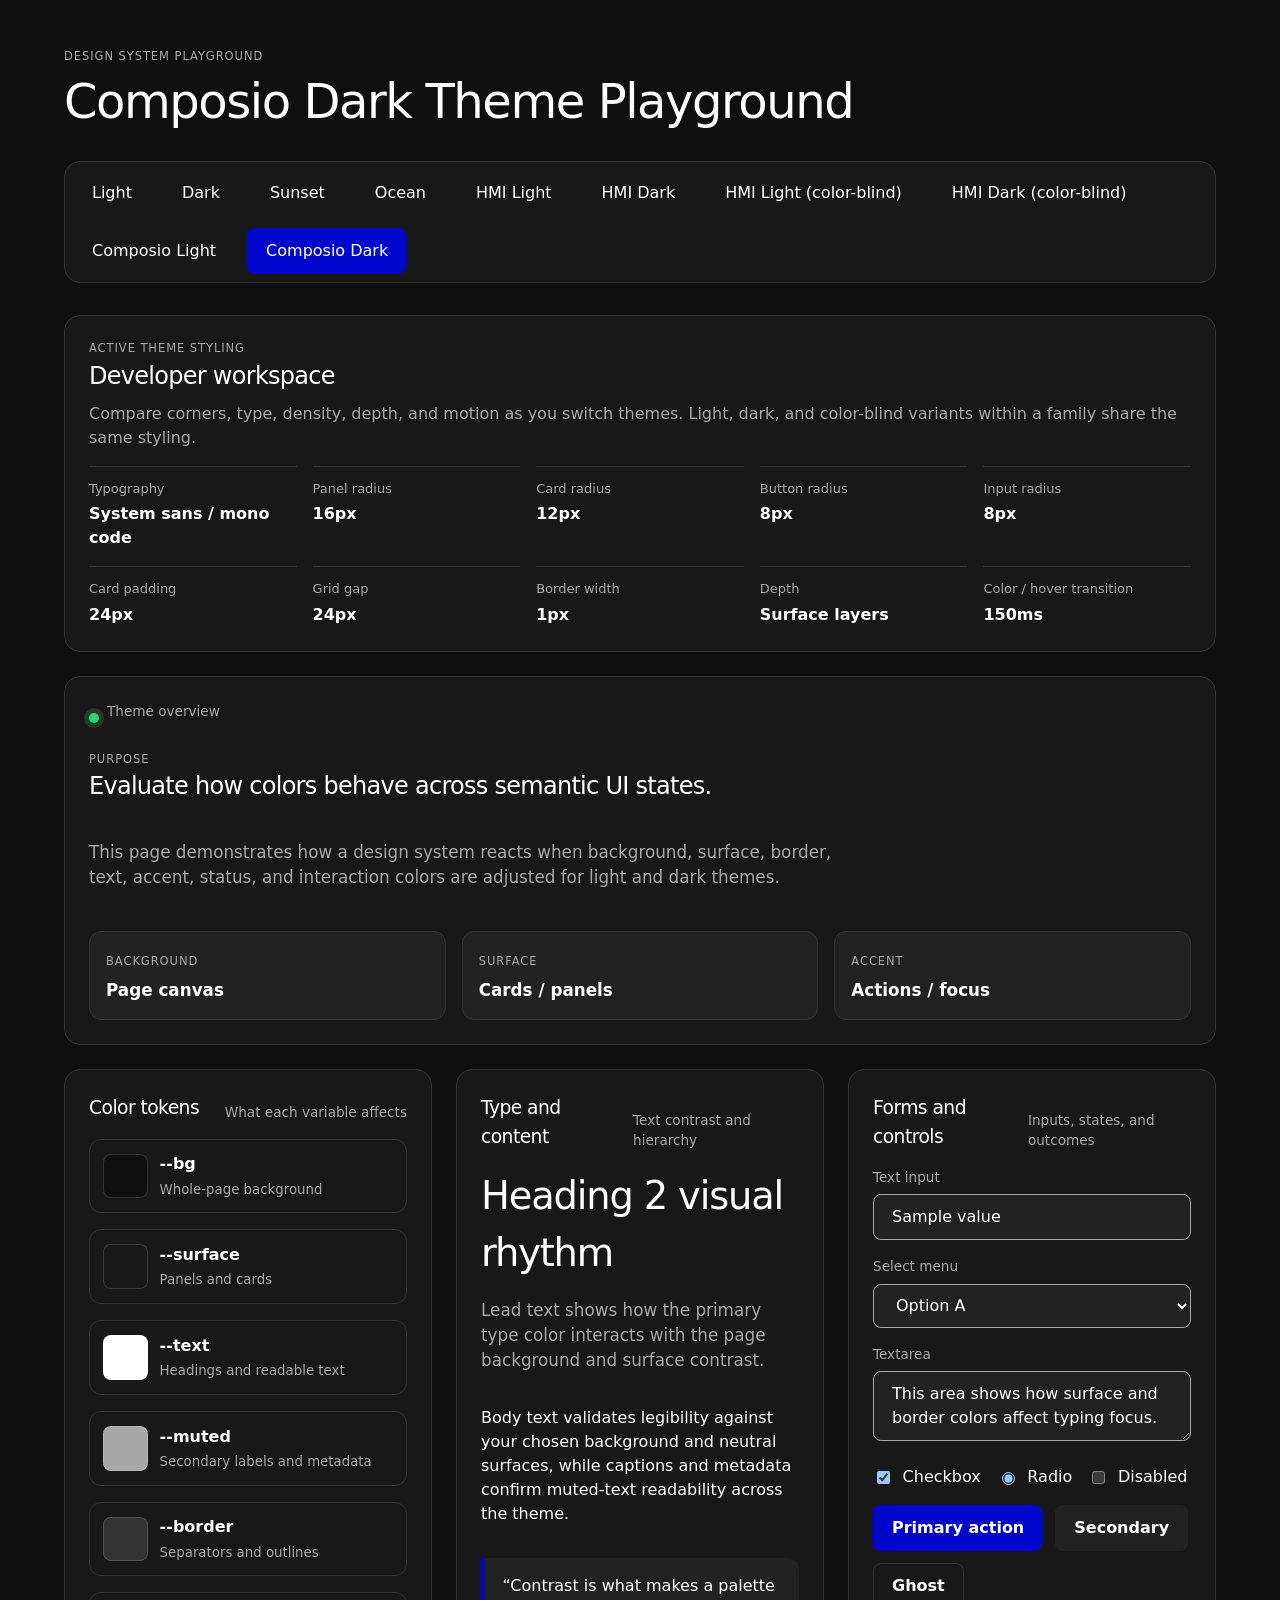
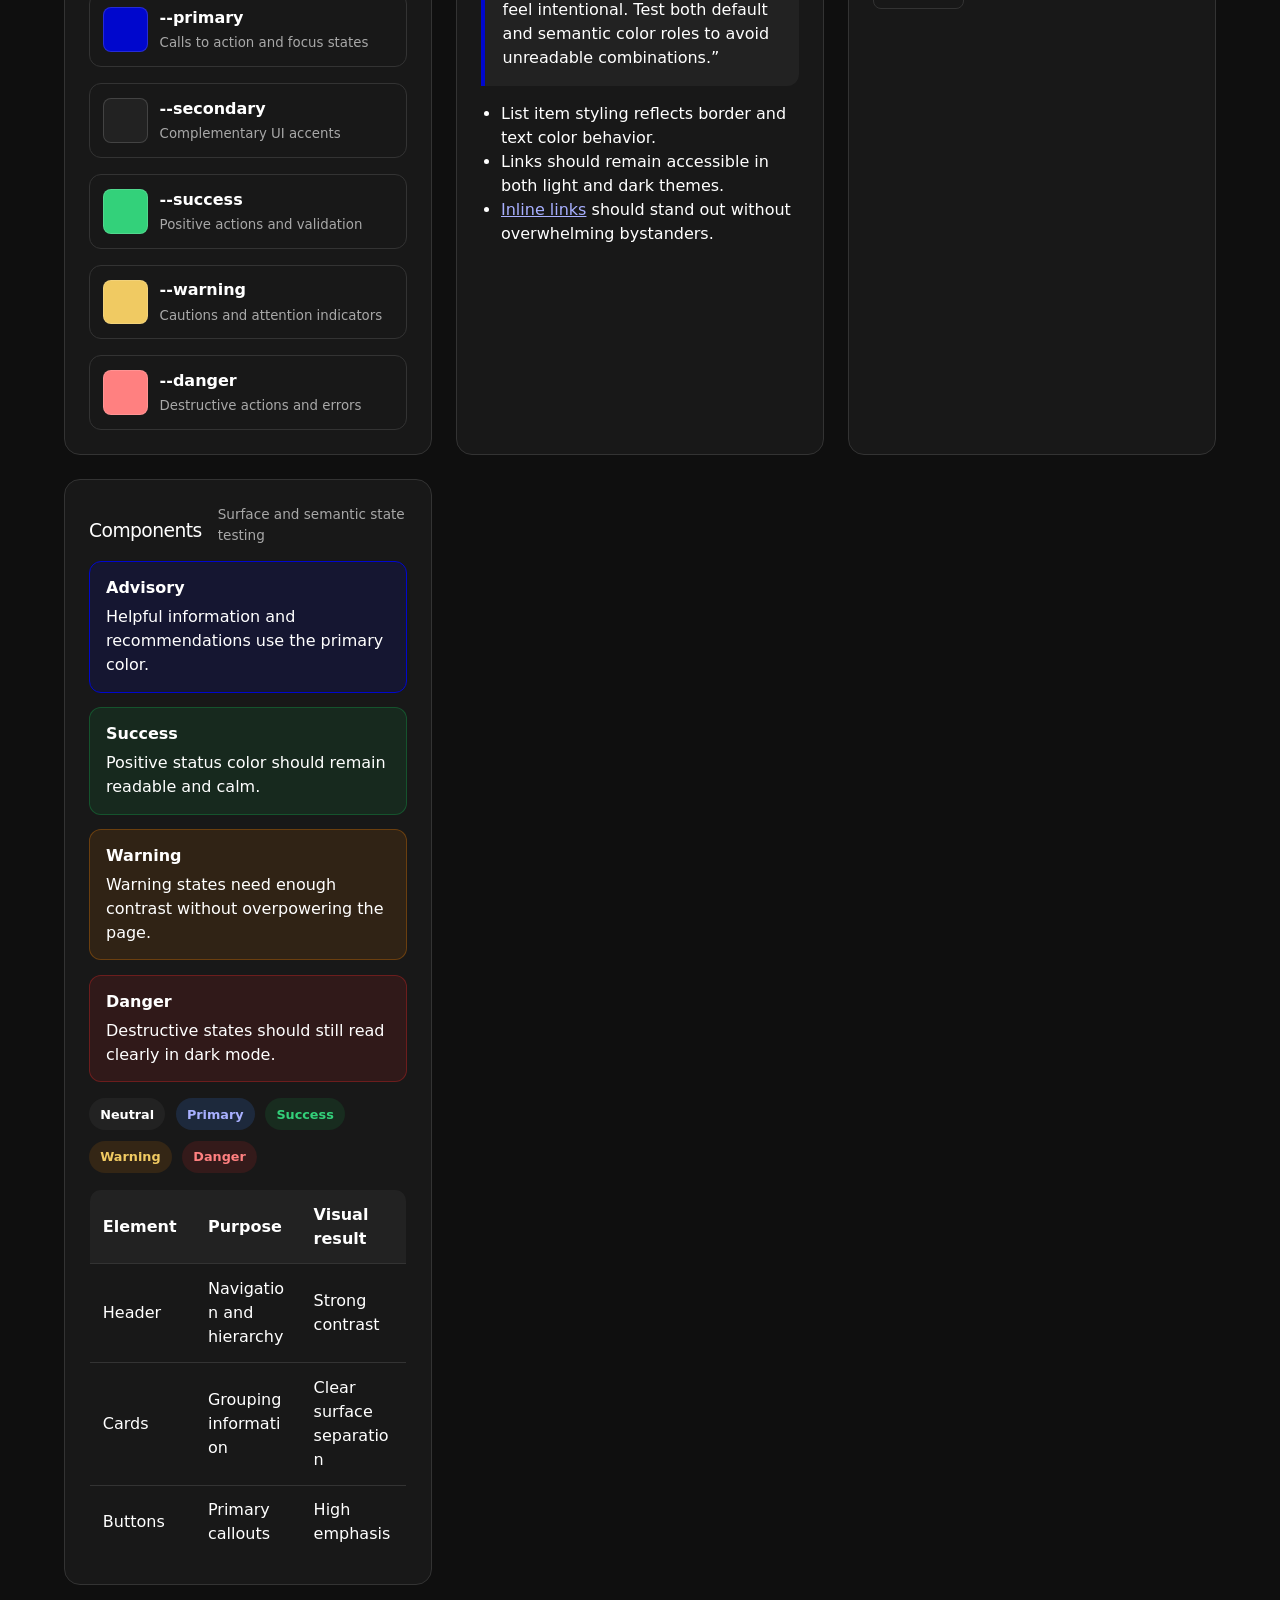
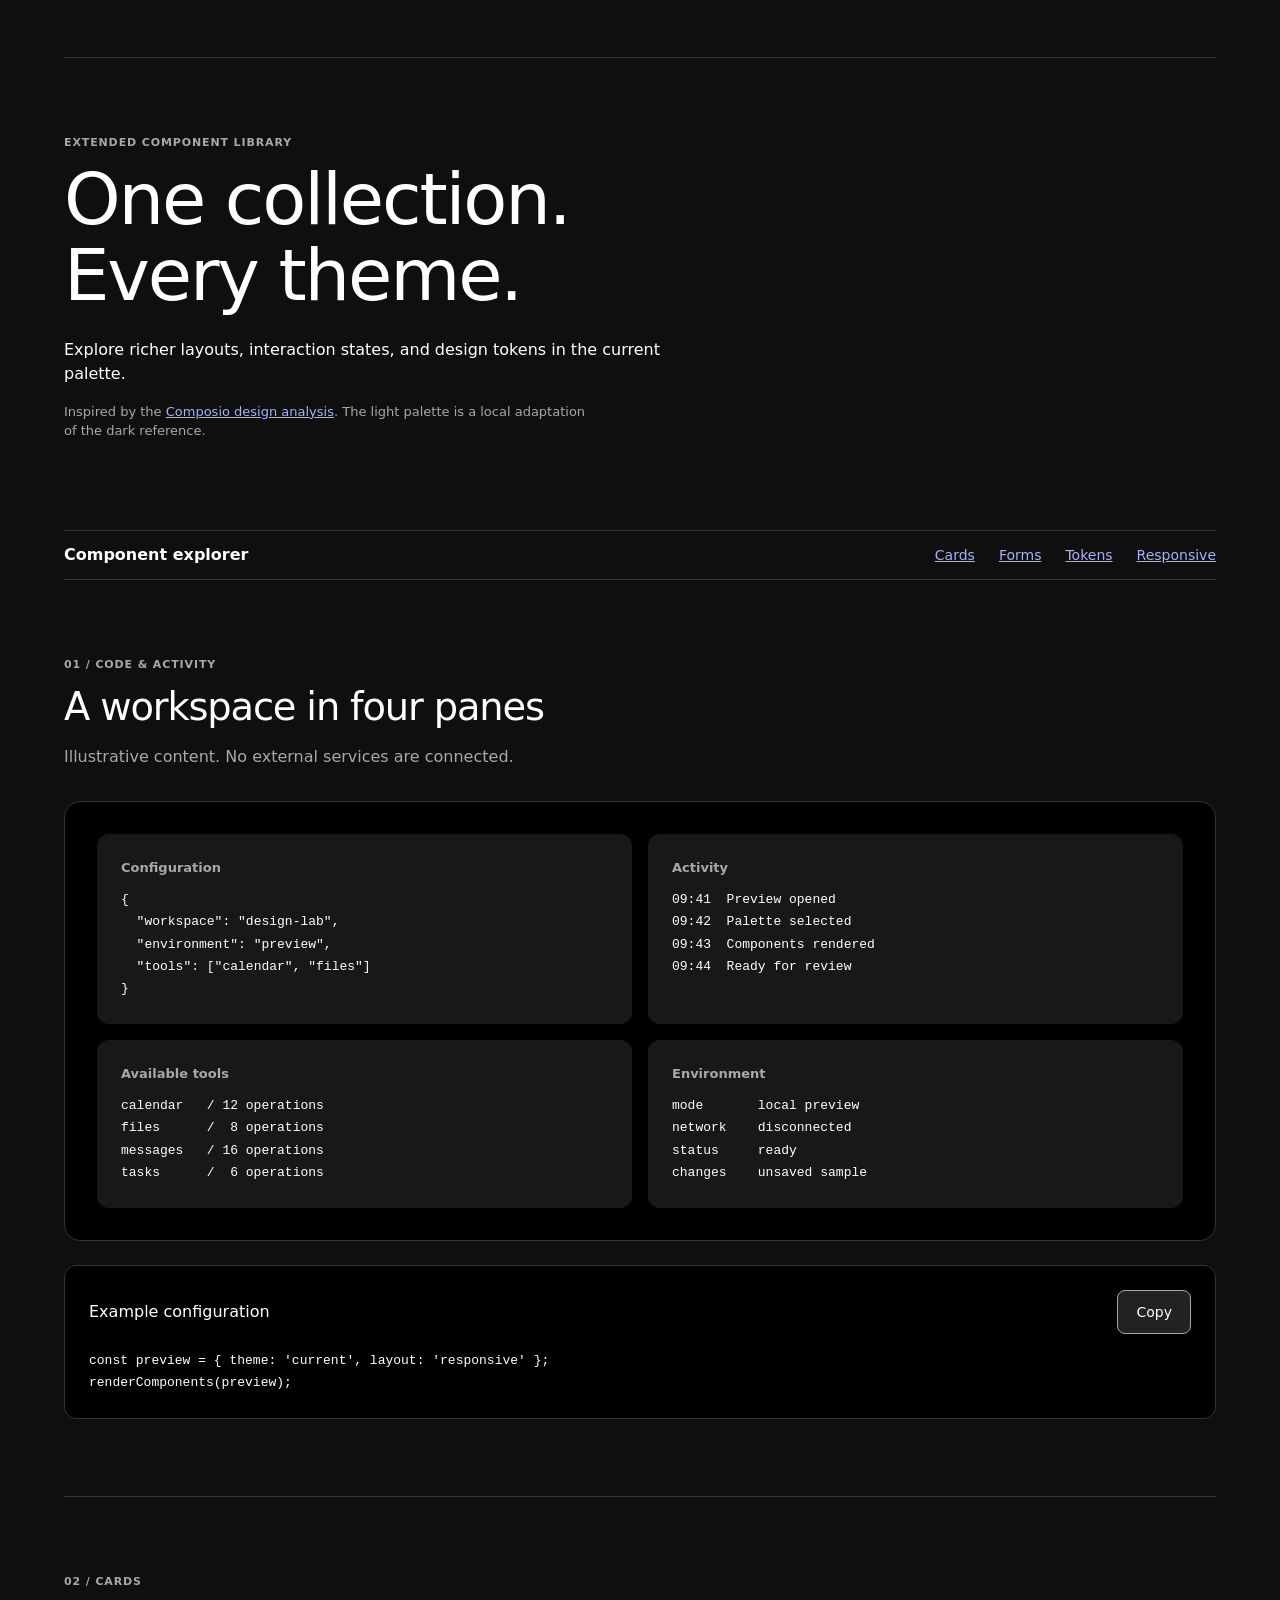
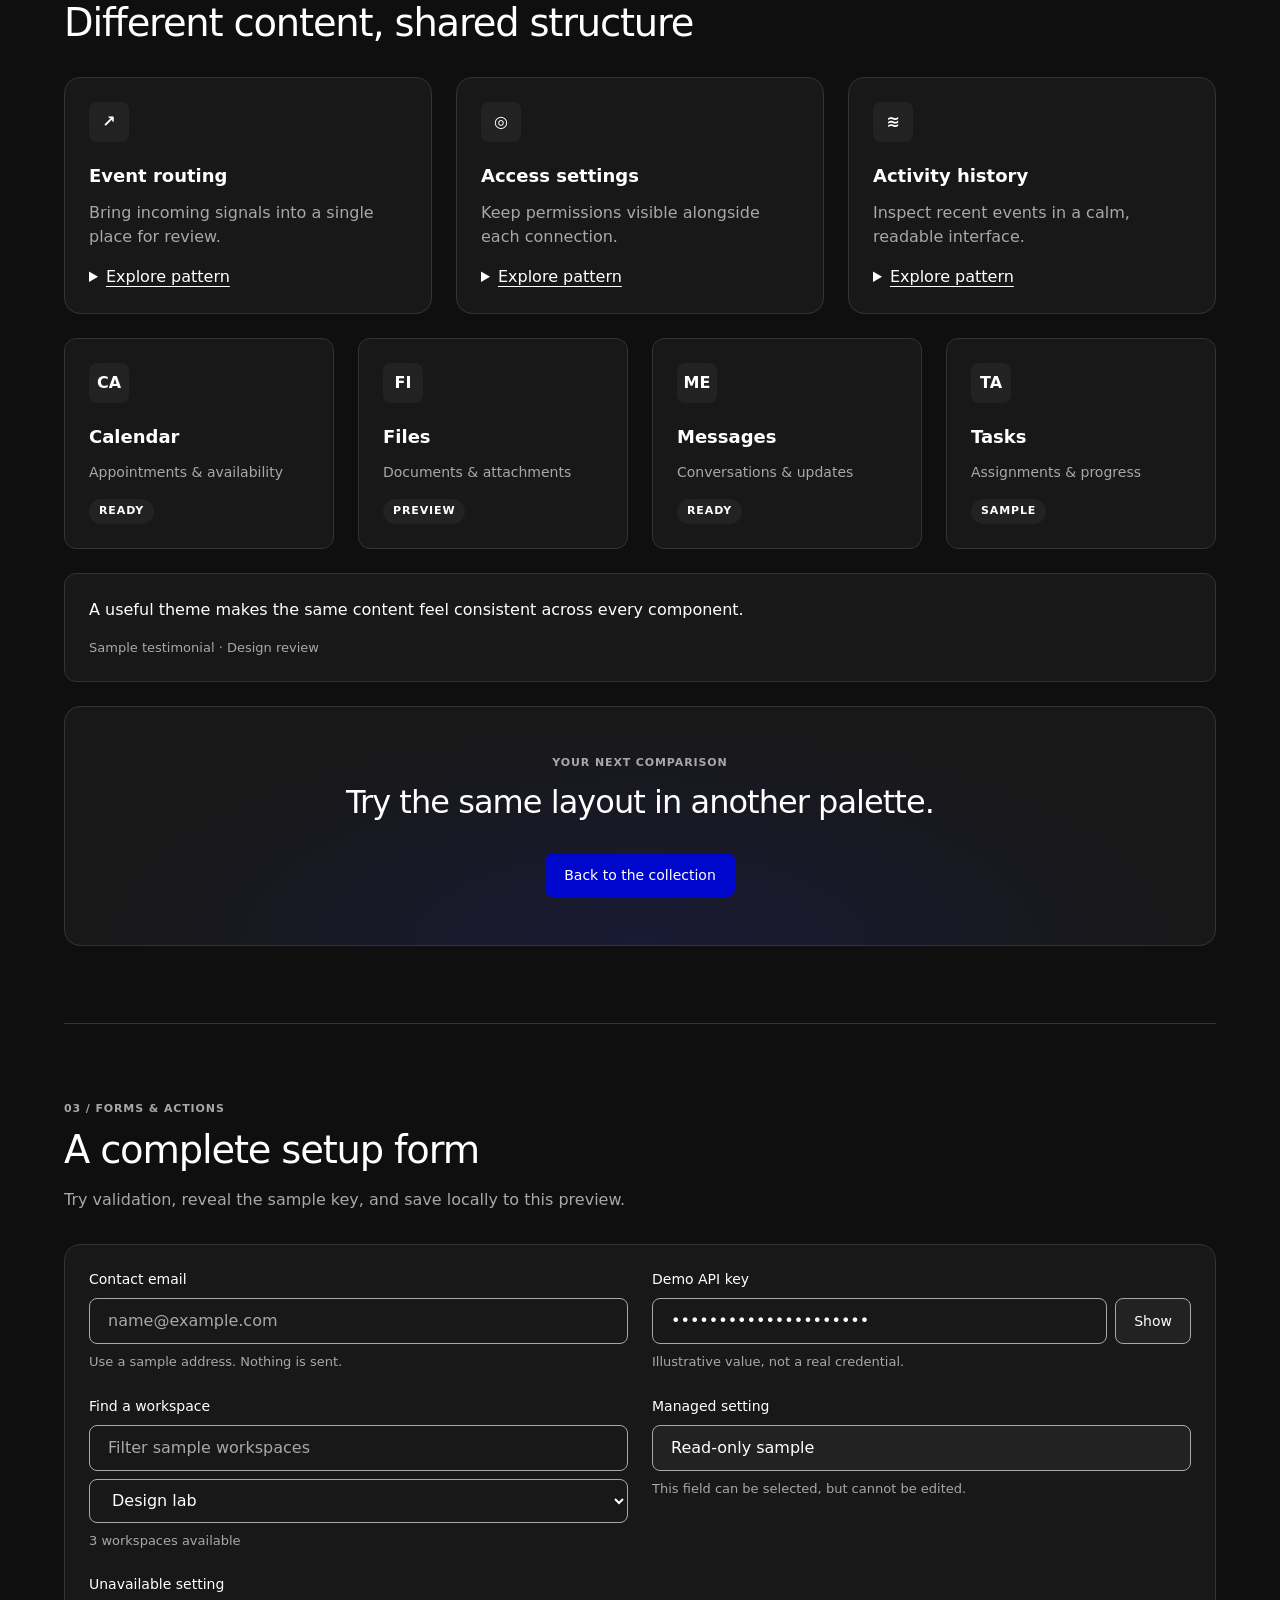
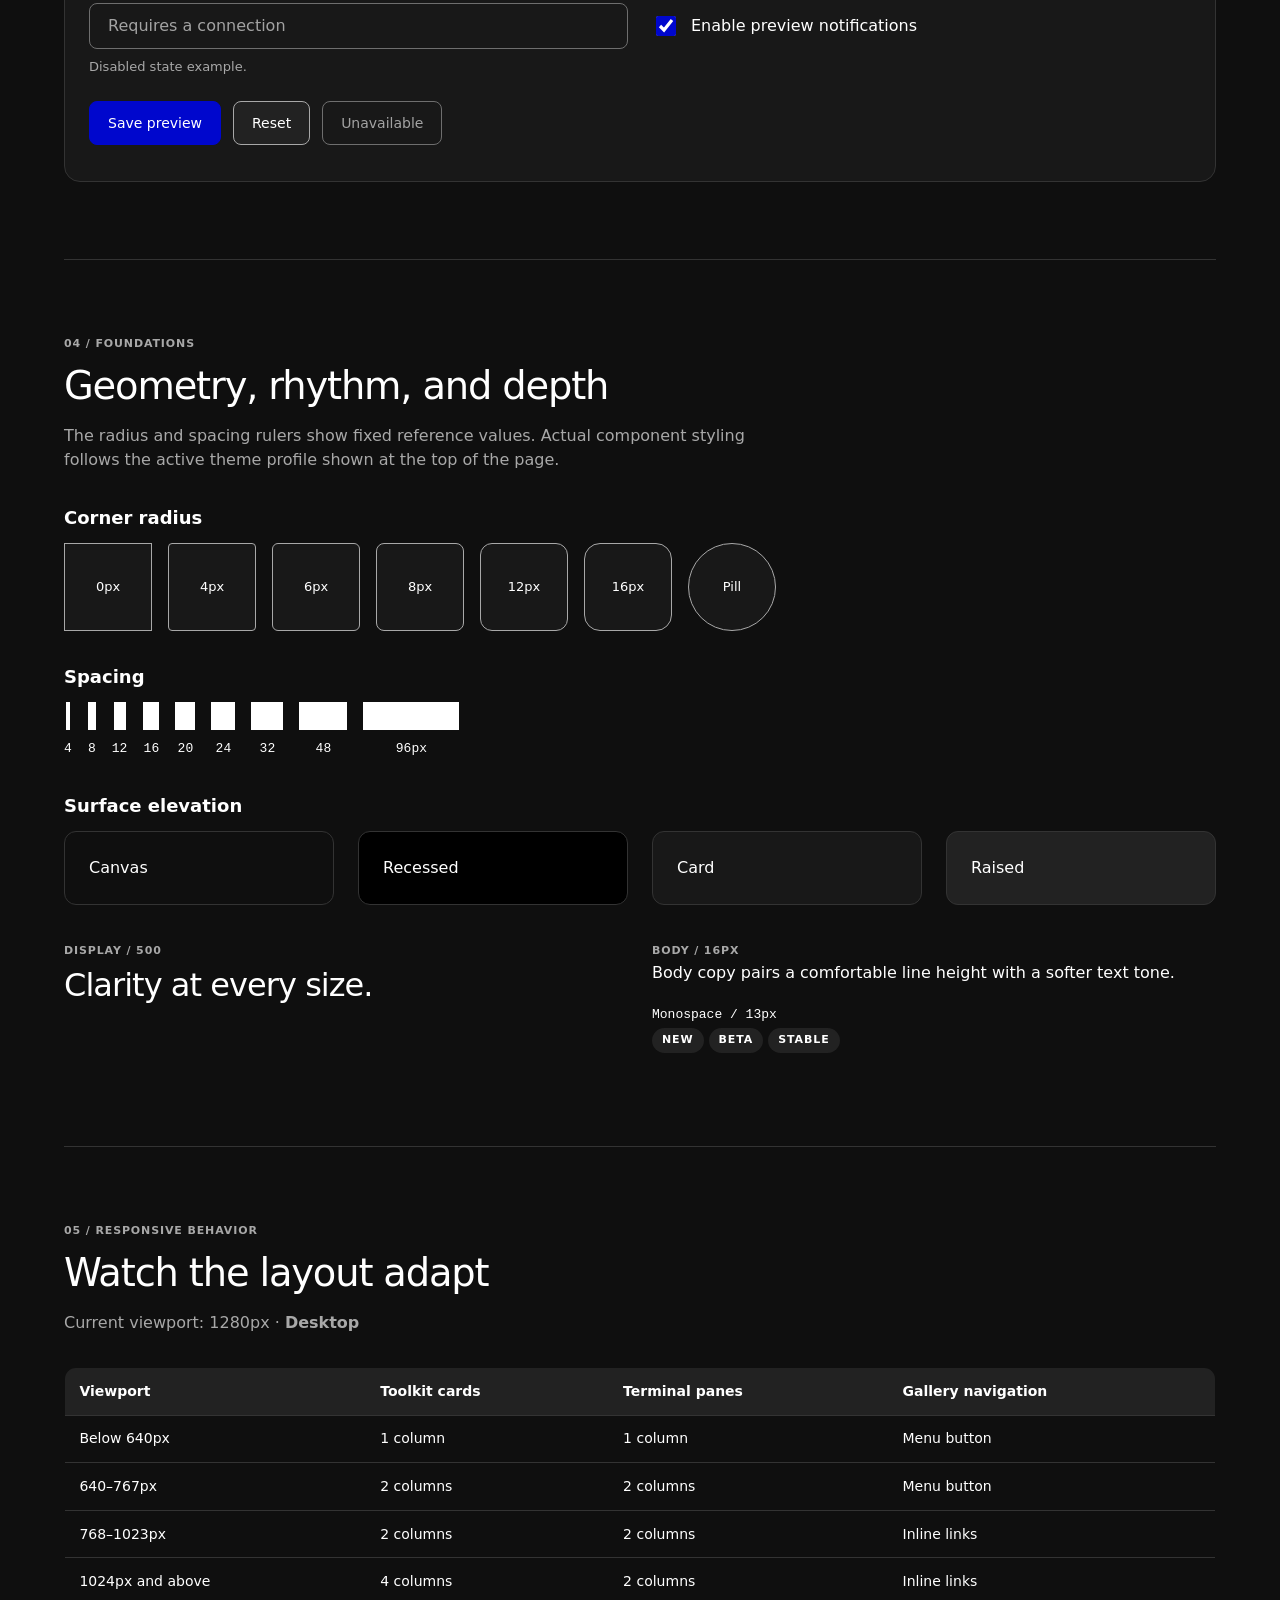
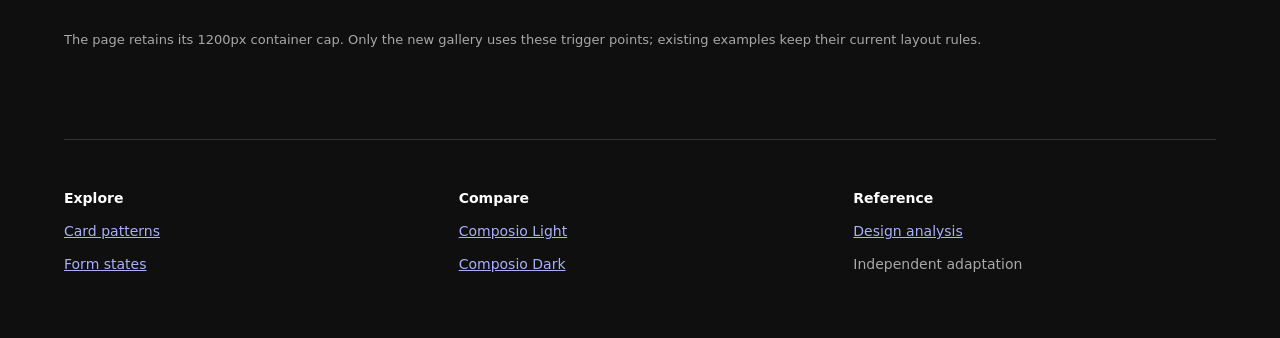
==== commit b4a7ee4a: "Expand themes with typography geometry spacing and interaction profiles" ====
--- a/composio-dark.html
+++ b/composio-dark.html
@@ -11,6 +11,7 @@
     <title>Composio Dark — Color Scheme Playground</title>
     <link rel="stylesheet" href="styles.css" />
     <link rel="stylesheet" href="gallery.css" />
+    <link rel="stylesheet" href="theme-styles.css" />
   </head>
   <body>
     <div class="app-shell">
@@ -37,6 +38,24 @@
       </header>
 
       <main class="page-grid">
+        <section class="panel style-profile" aria-labelledby="style-profile-title">
+          <p class="section-kicker">Active theme styling</p>
+          <h2 id="style-profile-title" data-style-token="--profile-label">Theme profile</h2>
+          <p>Compare corners, type, density, depth, and motion as you switch themes.
+            Light, dark, and color-blind variants within a family share the same styling.</p>
+          <dl>
+            <div><dt>Typography</dt><dd data-style-token="--font-label"></dd></div>
+            <div><dt>Panel radius</dt><dd data-style-token="--radius-panel"></dd></div>
+            <div><dt>Card radius</dt><dd data-style-token="--radius-card"></dd></div>
+            <div><dt>Button radius</dt><dd data-style-token="--radius-button"></dd></div>
+            <div><dt>Input radius</dt><dd data-style-token="--radius-control"></dd></div>
+            <div><dt>Card padding</dt><dd data-style-token="--space-card"></dd></div>
+            <div><dt>Grid gap</dt><dd data-style-token="--space-gap"></dd></div>
+            <div><dt>Border width</dt><dd data-style-token="--border-width"></dd></div>
+            <div><dt>Depth</dt><dd data-style-token="--elevation-label"></dd></div>
+            <div><dt>Color / hover transition</dt><dd data-style-token="--motion-duration"></dd></div>
+          </dl>
+        </section>
         <section class="panel hmi-demo" aria-labelledby="hmi-title">
           <p class="section-kicker">Operator display / sample states</p>
           <h2 id="hmi-title">Quiet during normal operation. Clear when attention is needed.</h2>
@@ -370,7 +389,7 @@
           </section>
 
           <section id="gallery-tokens" class="x-section" aria-labelledby="tokens-title">
-            <div class="x-heading"><p class="x-eyebrow">04 / Foundations</p><h3 id="tokens-title">Geometry, rhythm, and depth</h3><p>These added samples explore the reference scale without changing the original components above.</p></div>
+            <div class="x-heading"><p class="x-eyebrow">04 / Foundations</p><h3 id="tokens-title">Geometry, rhythm, and depth</h3><p>The radius and spacing rulers show fixed reference values. Actual component styling follows the active theme profile shown at the top of the page.</p></div>
             <h4>Corner radius</h4><div class="x-radius-row">
               <div style="--sample-radius:0px">0px</div><div style="--sample-radius:4px">4px</div><div style="--sample-radius:6px">6px</div><div style="--sample-radius:8px">8px</div><div style="--sample-radius:12px">12px</div><div style="--sample-radius:16px">16px</div><div style="--sample-radius:9999px">Pill</div>
             </div>
--- a/theme-styles.css
+++ b/theme-styles.css
@@ -0,0 +1,206 @@
+/* Full theme profiles. Color tokens remain in styles.css and gallery.css.
+   Light/dark and color-vision variants share their family's geometry. */
+:root {
+  --profile-label: Soft interface;
+  --font-label: System sans;
+  --font-body: Inter, "Segoe UI", sans-serif;
+  --font-heading: var(--font-body);
+  --font-code: Consolas, monospace;
+  --heading-weight: 700;
+  --heading-tracking: -0.015em;
+  --body-leading: 1.6;
+  --label-tracking: 0.12em;
+  --label-case: uppercase;
+  --radius-panel: 20px;
+  --radius-card: 14px;
+  --radius-control: 12px;
+  --radius-button: 12px;
+  --radius-badge: 999px;
+  --border-width: 1px;
+  --space-card: 20px;
+  --space-gap: 24px;
+  --space-control-y: 12px;
+  --space-control-x: 16px;
+  --control-height: 44px;
+  --section-space: 72px;
+  --panel-elevation: 0 14px 32px var(--shadow);
+  --card-elevation: 0 4px 12px var(--shadow);
+  --elevation-label: Soft shadows;
+  --focus-width: 3px;
+  --focus-offset: 3px;
+  --motion-duration: 180ms;
+  --motion-easing: ease;
+  --hover-lift: -1px;
+}
+:root[data-theme="sunset"] {
+  --profile-label: Warm editorial;
+  --font-label: Georgia headings / system body;
+  --font-heading: Georgia, "Times New Roman", serif;
+  --heading-weight: 500;
+  --heading-tracking: -0.025em;
+  --body-leading: 1.75;
+  --label-tracking: 0.04em;
+  --label-case: none;
+  --radius-panel: 28px;
+  --radius-card: 20px;
+  --radius-control: 16px;
+  --radius-button: 999px;
+  --space-card: 28px;
+  --space-gap: 28px;
+  --space-control-y: 14px;
+  --space-control-x: 20px;
+  --control-height: 48px;
+  --section-space: 88px;
+  --panel-elevation: 0 16px 40px var(--shadow);
+  --card-elevation: 0 8px 20px var(--shadow);
+  --elevation-label: Deep soft shadows;
+  --motion-duration: 240ms;
+  --motion-easing: ease-out;
+  --hover-lift: -2px;
+}
+:root[data-theme="ocean"] {
+  --profile-label: Structured technical;
+  --font-label: Segoe UI / monospace labels;
+  --font-body: "Segoe UI", Arial, sans-serif;
+  --font-code: "Cascadia Code", Consolas, monospace;
+  --heading-weight: 600;
+  --heading-tracking: 0.015em;
+  --body-leading: 1.55;
+  --label-tracking: 0.08em;
+  --radius-panel: 8px;
+  --radius-card: 6px;
+  --radius-control: 4px;
+  --radius-button: 4px;
+  --radius-badge: 4px;
+  --space-card: 20px;
+  --space-gap: 20px;
+  --section-space: 64px;
+  --panel-elevation: 0 6px 0 var(--shadow);
+  --card-elevation: 0 3px 0 var(--shadow);
+  --elevation-label: Offset shadows;
+  --motion-duration: 120ms;
+  --hover-lift: 0px;
+}
+:root[data-theme^="hmi-"] {
+  --profile-label: Compact operator interface;
+  --border-width: 2px;
+  --font-label: Segoe UI / tabular numbers;
+  --font-body: "Segoe UI", Arial, sans-serif;
+  --heading-weight: 600;
+  --heading-tracking: 0em;
+  --body-leading: 1.5;
+  --label-tracking: 0.04em;
+  --radius-panel: 4px;
+  --radius-card: 4px;
+  --radius-control: 2px;
+  --radius-button: 2px;
+  --radius-badge: 2px;
+  --space-card: 16px;
+  --space-gap: 16px;
+  --space-control-y: 8px;
+  --space-control-x: 12px;
+  --control-height: 44px;
+  --section-space: 48px;
+  --panel-elevation: none;
+  --card-elevation: none;
+  --elevation-label: Flat / outlined;
+  --focus-width: 3px;
+  --focus-offset: 2px;
+  --motion-duration: 0ms;
+  --hover-lift: 0px;
+}
+:root[data-theme^="composio-"] {
+  --profile-label: Developer workspace;
+  --font-label: System sans / mono code;
+  --font-body: Inter, ui-sans-serif, system-ui, sans-serif;
+  --font-code: "JetBrains Mono", Consolas, monospace;
+  --heading-weight: 500;
+  --heading-tracking: -0.03em;
+  --body-leading: 1.5;
+  --label-tracking: 0.08em;
+  --radius-panel: 16px;
+  --radius-card: 12px;
+  --radius-control: 8px;
+  --radius-button: 8px;
+  --radius-badge: 999px;
+  --space-card: 24px;
+  --space-gap: 24px;
+  --space-control-y: 10px;
+  --space-control-x: 18px;
+  --control-height: 44px;
+  --section-space: 96px;
+  --panel-elevation: none;
+  --card-elevation: none;
+  --elevation-label: Surface layers;
+  --motion-duration: 150ms;
+  --hover-lift: 0px;
+}
+
+/* One consumption layer for both the original examples and extended gallery. */
+:root[data-theme] body { font-family: var(--font-body); line-height: var(--body-leading); }
+:root[data-theme] :is(h1, h2, h3, .x-display-sample) {
+  font-family: var(--font-heading);
+  font-weight: var(--heading-weight);
+  letter-spacing: var(--heading-tracking);
+}
+:root[data-theme] :is(.x-gallery, .x-gallery p) { line-height: var(--body-leading); }
+:root[data-theme] :is(pre, code, .x-gallery pre, .x-gallery code) { font-family: var(--font-code); }
+:root[data-theme] :is(.eyebrow, .section-kicker, .metric-label, .x-eyebrow, .x-tag) {
+  letter-spacing: var(--label-tracking);
+  text-transform: var(--label-case);
+}
+:root[data-theme="ocean"] :is(.eyebrow, .section-kicker, .metric-label, .x-eyebrow) { font-family: var(--font-code); }
+:root[data-theme^="hmi-"] body { font-variant-numeric: tabular-nums; }
+:root[data-theme] :is(.panel, .theme-picker, .x-feature, .x-form, .x-terminal-grid, .x-spotlight) { border-radius: var(--radius-panel); }
+:root[data-theme] :is(.metric-card, .swatch, .alert, .x-toolkit, .x-quote, .x-terminal, .x-code, .x-elevation-grid > div, table, .alarm-sample) { border-radius: var(--radius-card); }
+:root[data-theme] :is(.swatch-color, .x-icon) { border-radius: var(--radius-control); }
+:root[data-theme] :is(input:not([type="checkbox"]):not([type="radio"]), select, textarea) { border-radius: var(--radius-control); }
+:root[data-theme] :is(button, .theme-option, .x-button) { border-radius: var(--radius-button); }
+:root[data-theme] :is(.badge, .x-tag) { border-radius: var(--radius-badge); }
+:root[data-theme] blockquote:not(.x-quote blockquote) { border-radius: 0 var(--radius-card) var(--radius-card) 0; }
+:root[data-theme] :is(.panel, .theme-picker, .metric-card, .swatch, .alert, .x-feature, .x-toolkit, .x-form, .x-terminal-grid, .x-quote, .x-code, .x-spotlight, .x-button) { border-width: var(--border-width); }
+:root[data-theme] :is(.panel, .x-feature, .x-toolkit, .x-form, .x-terminal, .x-code, .x-quote) { padding: var(--space-card); }
+:root[data-theme] :is(.page-grid, .x-feature-grid, .x-toolkit-grid, .x-form, .x-elevation-grid, .x-type-grid) { gap: var(--space-gap); }
+:root[data-theme] :is(.primary-button, .secondary-button, .ghost-button, .x-button, .theme-option) {
+  min-height: var(--control-height);
+  padding: var(--space-control-y) var(--space-control-x);
+}
+:root[data-theme] :is(input:not([type="checkbox"]):not([type="radio"]), select, textarea) {
+  min-height: var(--control-height);
+  padding: var(--space-control-y) var(--space-control-x);
+}
+:root[data-theme] :is(.panel, .theme-picker) { box-shadow: var(--panel-elevation); }
+:root[data-theme] :is(.x-feature, .x-toolkit, .metric-card) { box-shadow: var(--card-elevation); }
+:root[data-theme] :is(.x-intro, .x-section) { padding-block: clamp(32px, 6vw, var(--section-space)); }
+:root[data-theme] :is(button, a, input, select, textarea, summary, [tabindex]):focus-visible {
+  outline: var(--focus-width) solid var(--text);
+  outline-offset: var(--focus-offset);
+  box-shadow: none;
+}
+:root[data-theme] :is(body, button, a, input, select, textarea, .panel, .metric-card, .alert, .badge, .x-feature, .x-toolkit) {
+  transition-duration: var(--motion-duration);
+  transition-timing-function: var(--motion-easing);
+}
+:root[data-theme] :is(.primary-button, .secondary-button, .ghost-button, .x-button, .theme-option) {
+  transition-property: background-color, color, border-color, box-shadow, transform;
+}
+@media (hover: hover) {
+  :root[data-theme] :is(.primary-button, .secondary-button, .ghost-button, .x-button, .theme-option):hover:not(:disabled) { transform: translateY(var(--hover-lift)); }
+}
+@media (prefers-reduced-motion: reduce) {
+  :root { --motion-duration: 0ms !important; --hover-lift: 0px !important; }
+}
+
+/* Live profile readout; fixed radius/spacing rulers remain literal samples. */
+.style-profile { grid-column: 1 / -1; }
+.style-profile h2 { margin-bottom: 8px; }
+.style-profile > p { color: var(--muted); }
+.style-profile dl { display: grid; grid-template-columns: repeat(auto-fit, minmax(min(100%, 180px), 1fr)); gap: 16px; margin: 0; }
+.style-profile dl > div { border-top: 1px solid var(--border); padding-top: 12px; }
+.style-profile dt { color: var(--muted); font-size: 13px; }
+.style-profile dd { margin: 4px 0 0; font-weight: 600; overflow-wrap: anywhere; }
+/* Larger profile padding must never force the existing examples off screen. */
+.panel { min-width: 0; }
+.panel table { table-layout: fixed; }
+.panel :is(th, td) { overflow-wrap: anywhere; padding-inline: clamp(6px, 1vw, 14px); }
+.swatch div { min-width: 0; overflow-wrap: anywhere; }
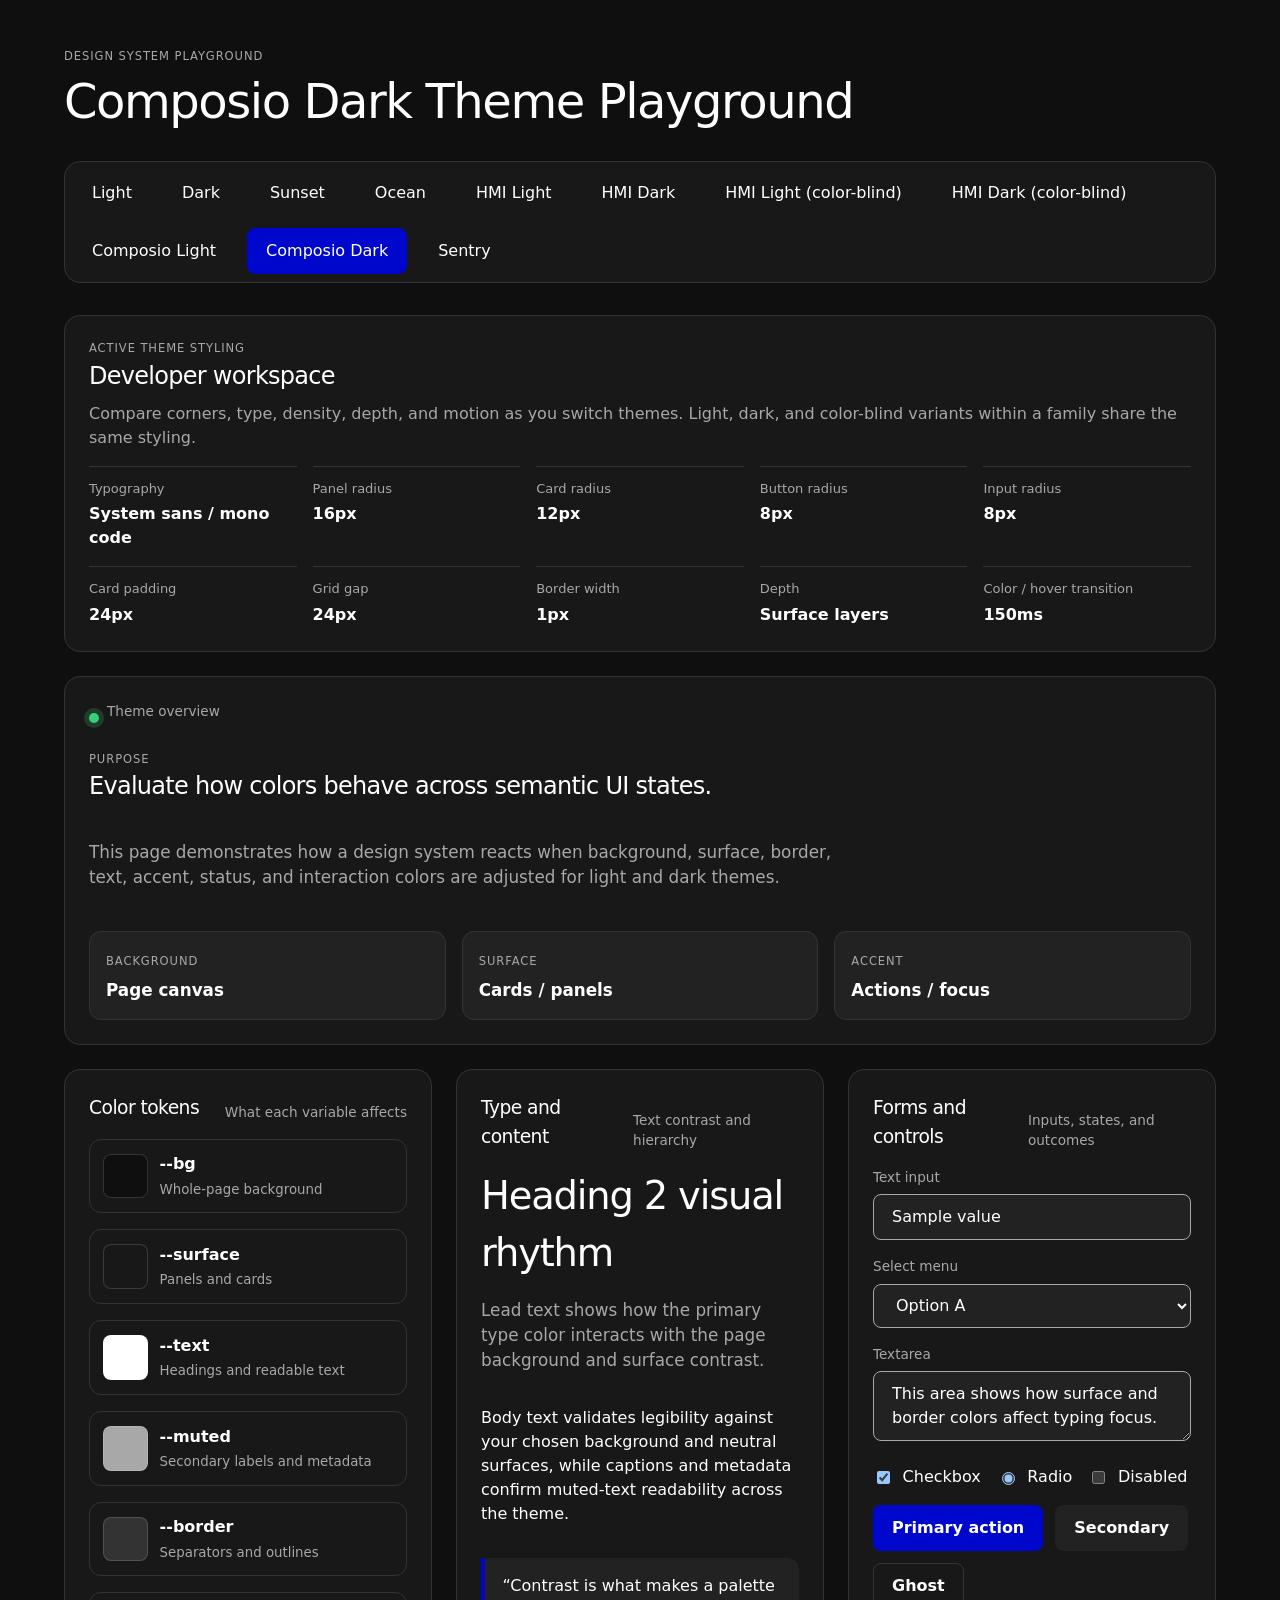
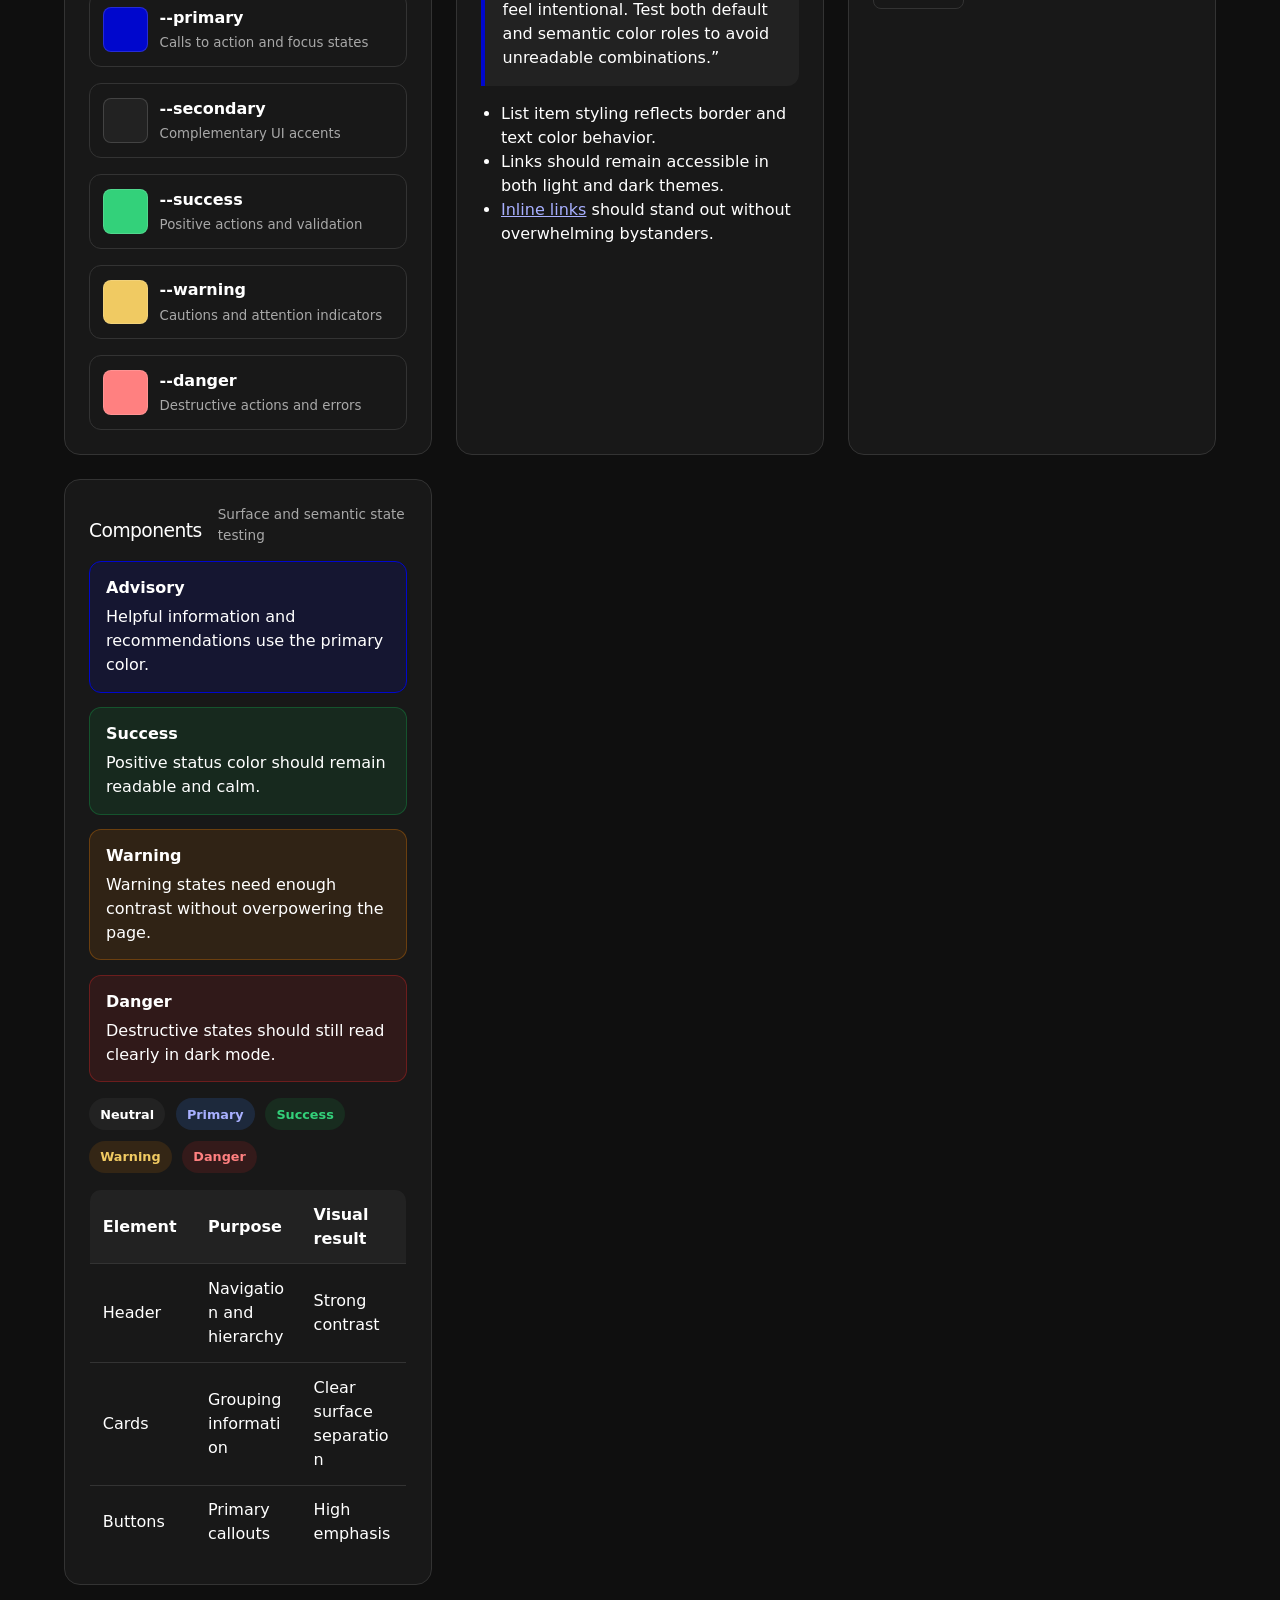
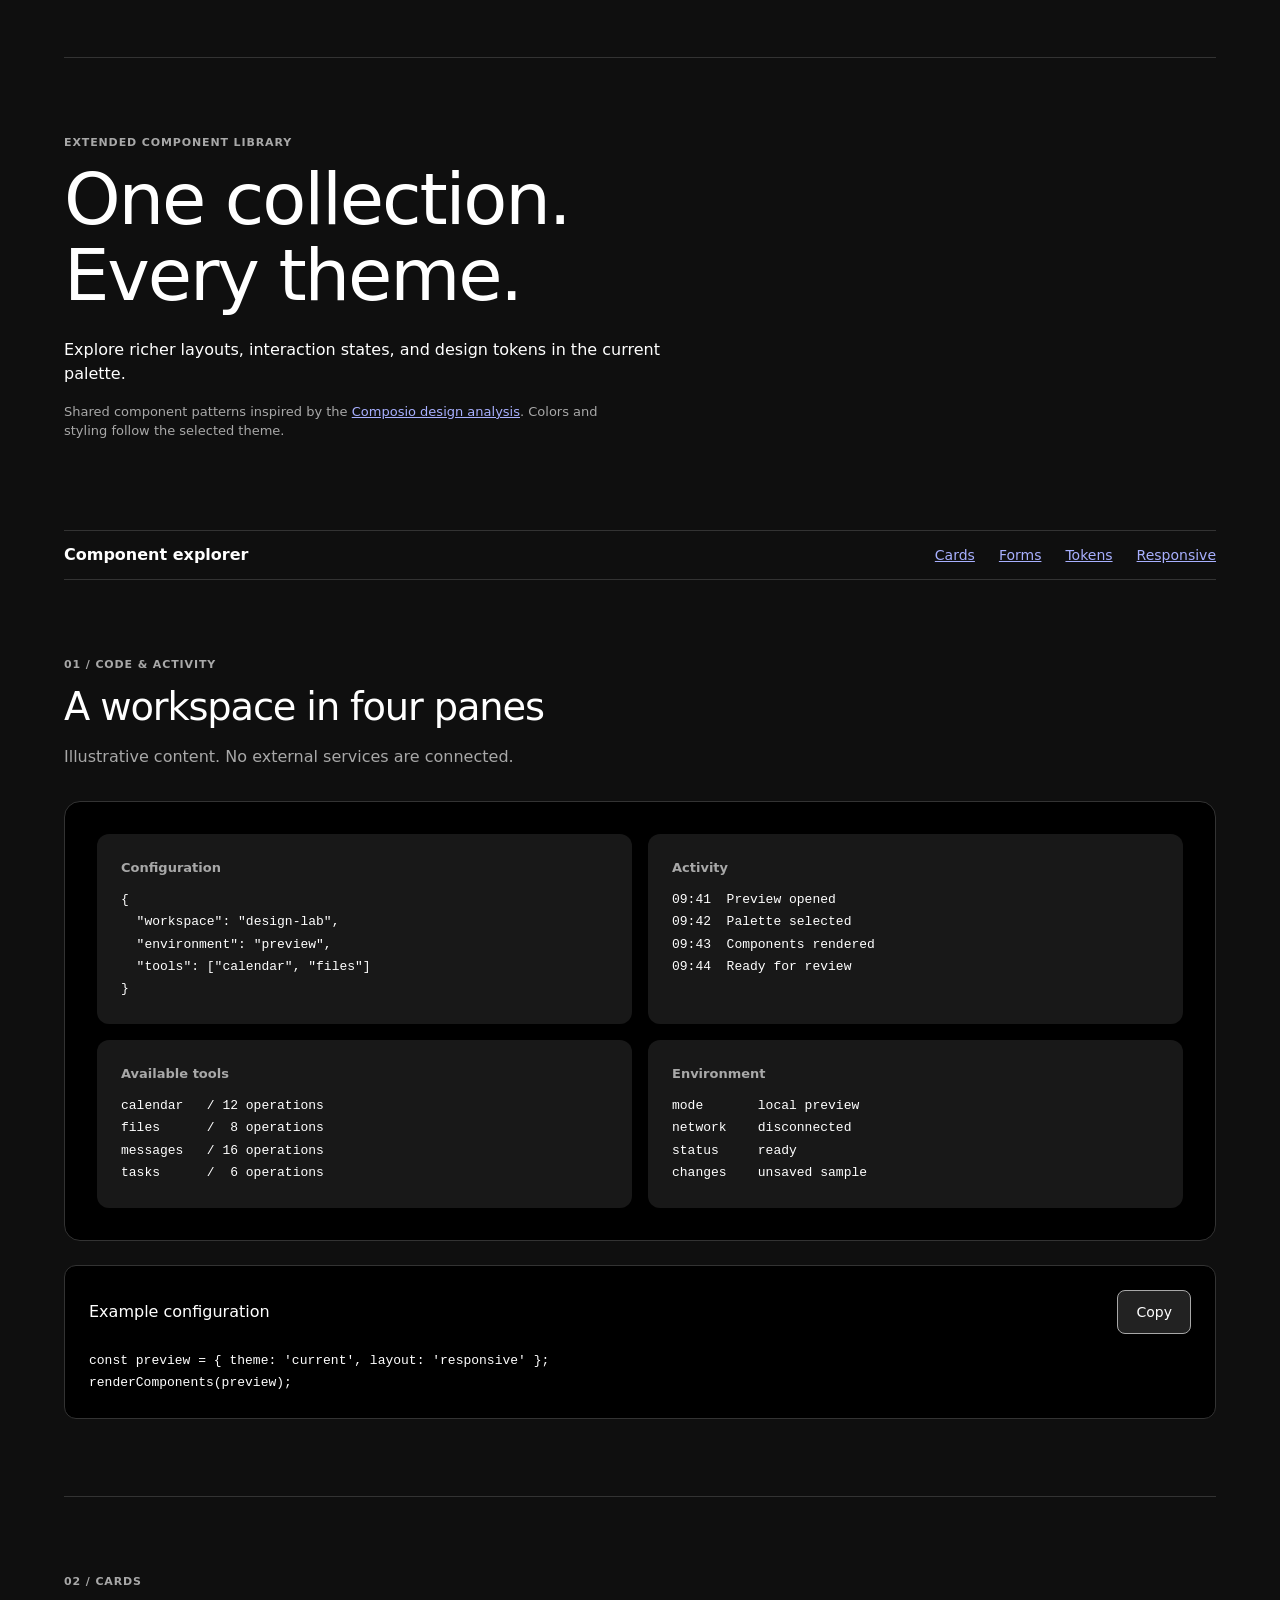
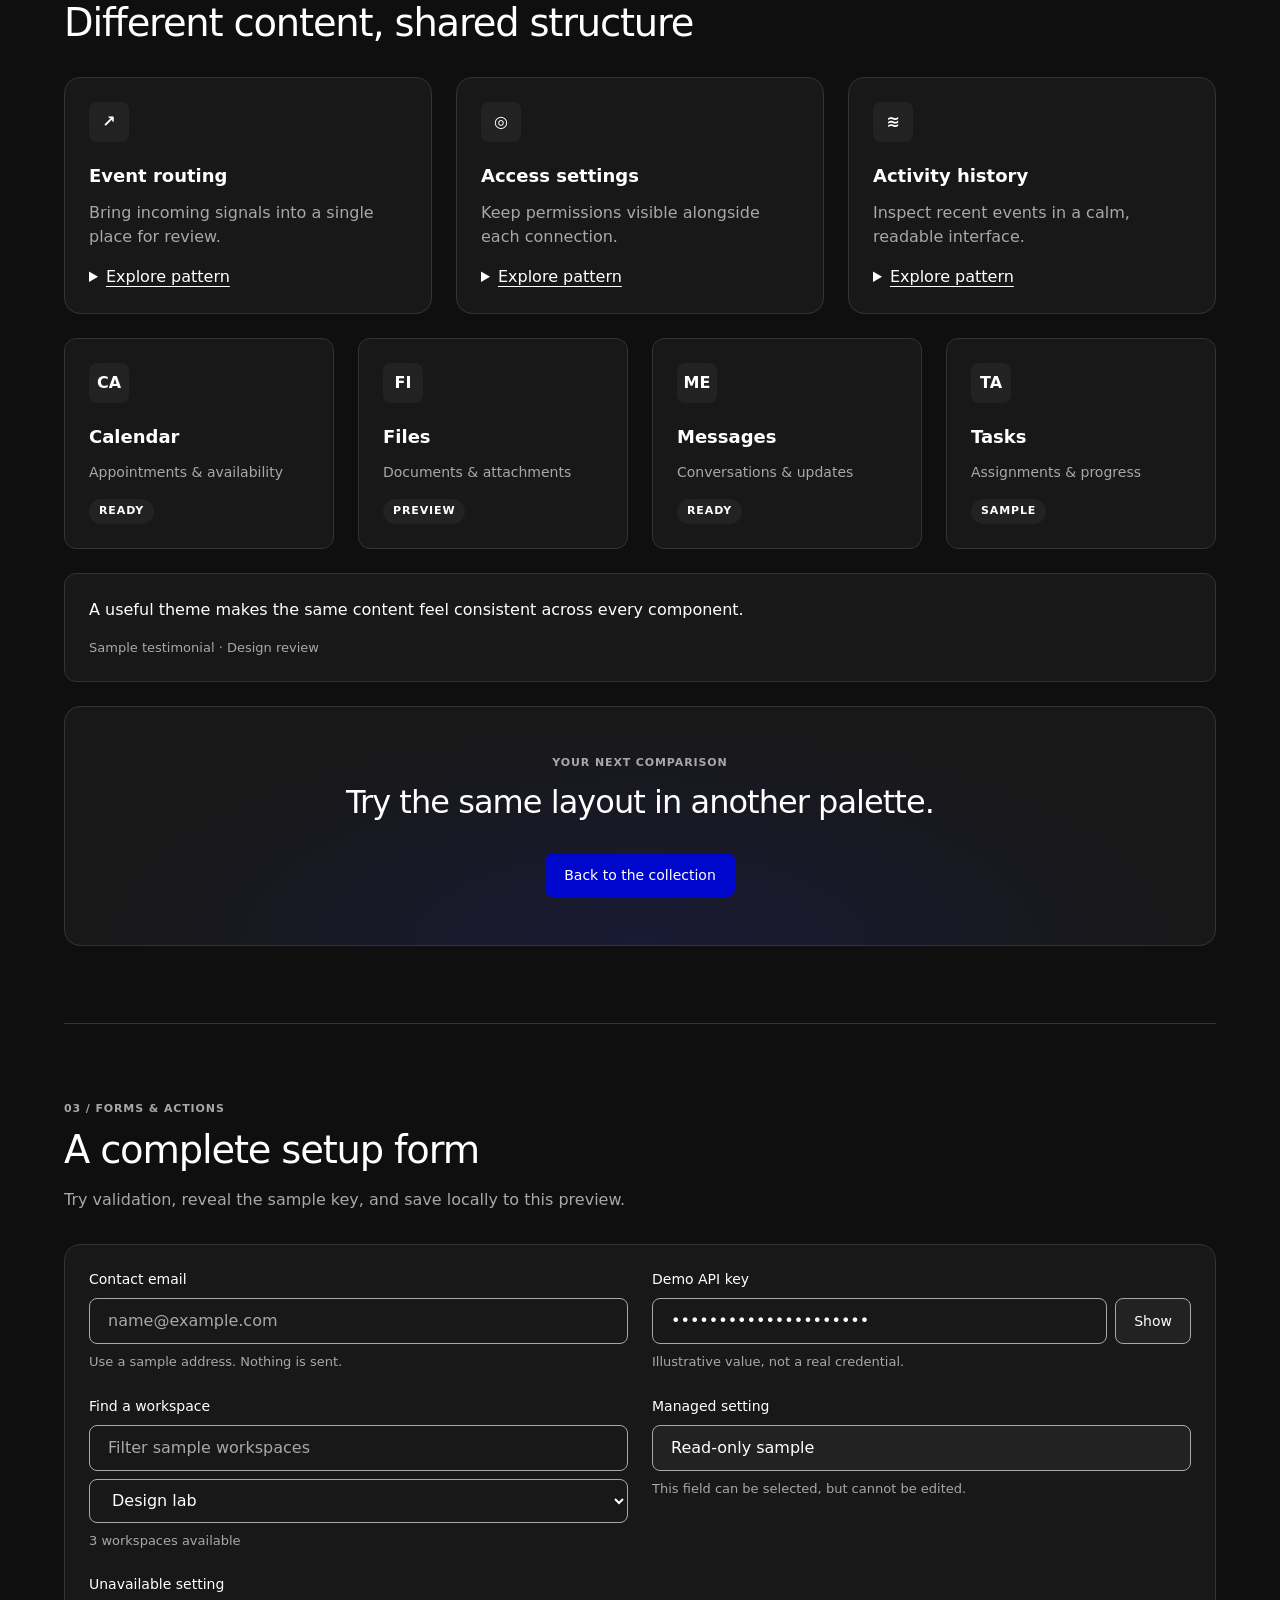
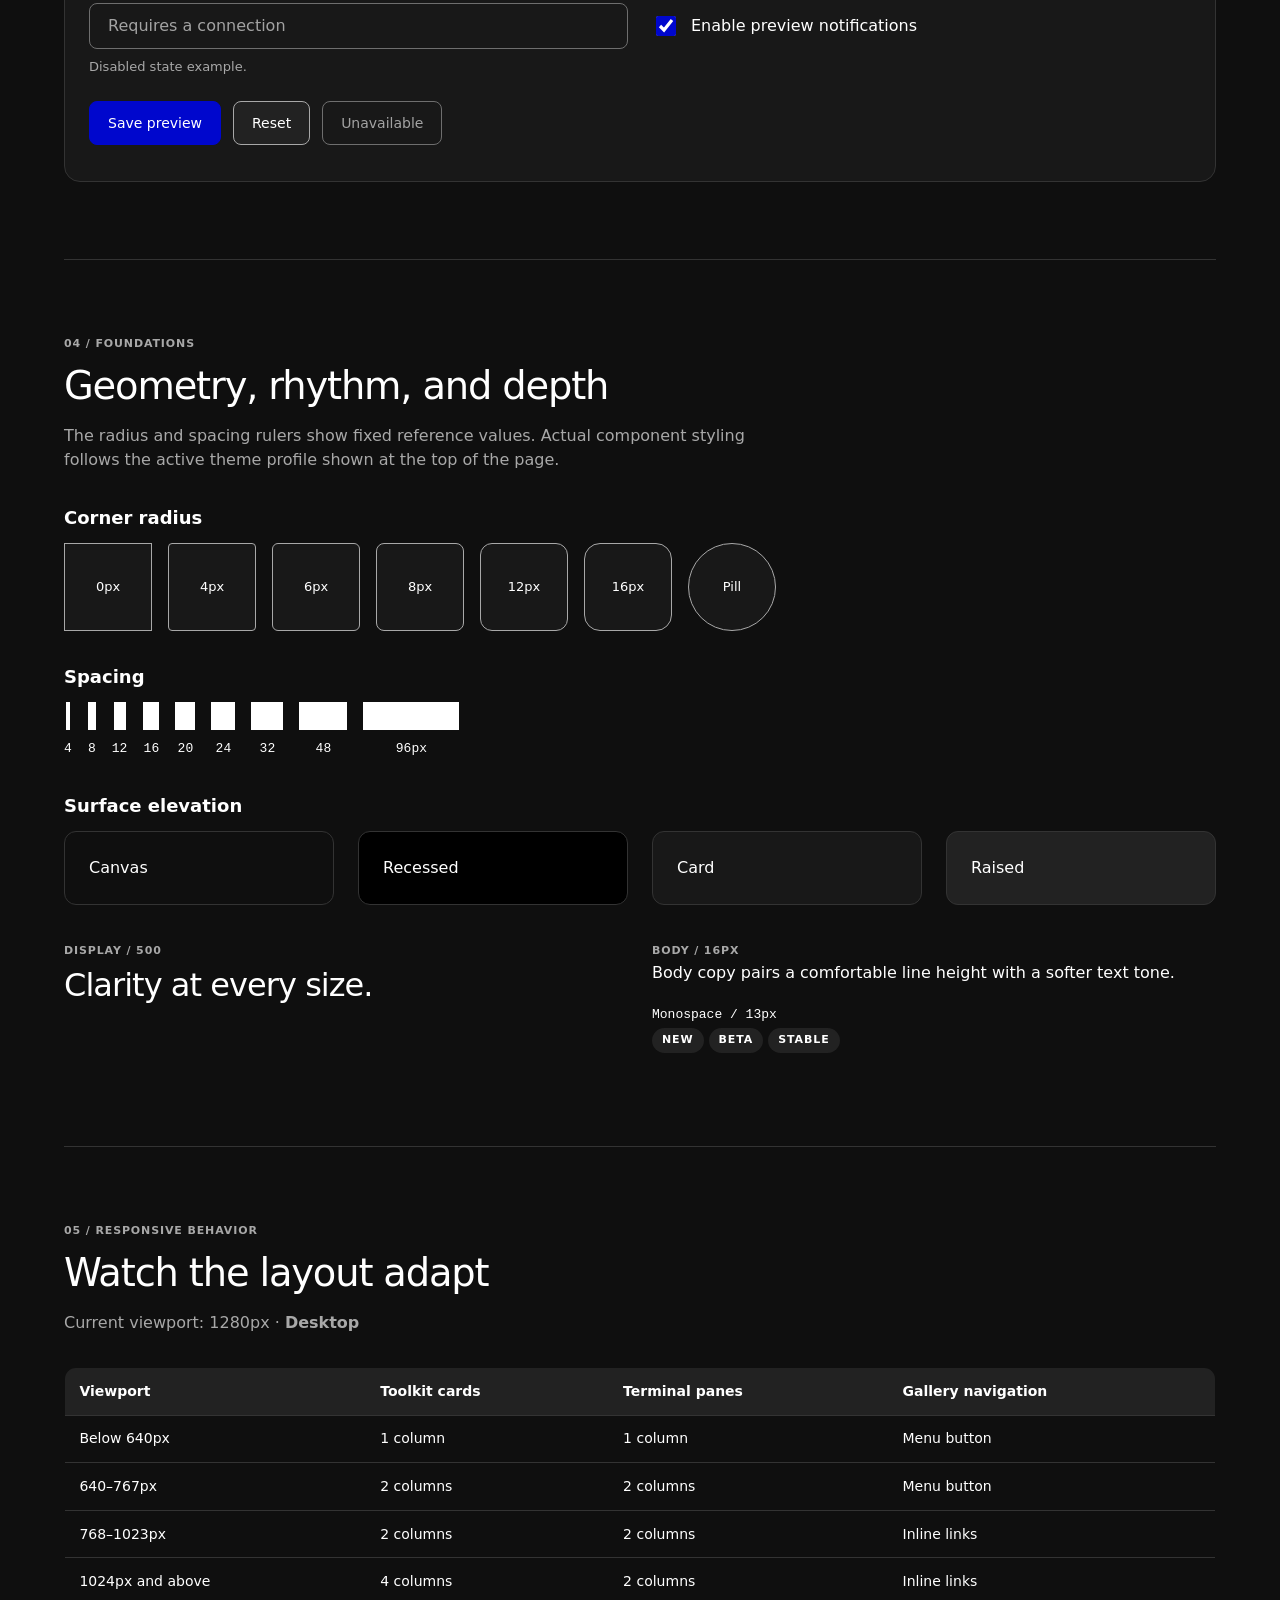
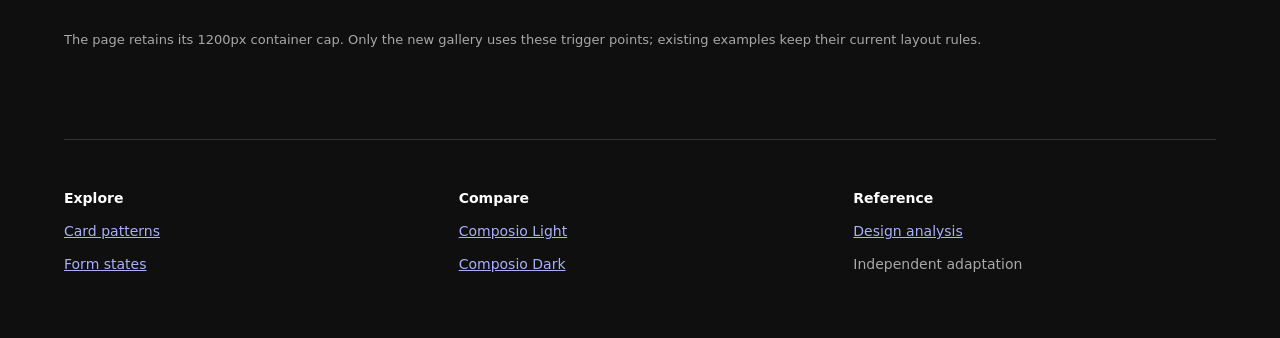
==== commit 1e4097e9: "Add Sentry theme with Rubik typography and violet styling" ====
--- a/composio-dark.html
+++ b/composio-dark.html
@@ -12,6 +12,7 @@
     <link rel="stylesheet" href="styles.css" />
     <link rel="stylesheet" href="gallery.css" />
     <link rel="stylesheet" href="theme-styles.css" />
+    <link rel="stylesheet" href="sentry.css" />
   </head>
   <body>
     <div class="app-shell">
@@ -34,6 +35,7 @@
           <button class="theme-option" data-theme-option="hmi-dark-cvd" type="button">HMI Dark (color-blind)</button>
           <a class="theme-option" data-theme-option="composio-light" href="composio-light.html">Composio Light</a>
           <a class="theme-option" data-theme-option="composio-dark" href="composio-dark.html">Composio Dark</a>
+          <a class="theme-option" data-theme-option="sentry" href="sentry.html">Sentry</a>
         </div>
       </header>
 
@@ -318,10 +320,11 @@
         <section class="x-gallery" aria-labelledby="extended-title">
           <header class="x-intro">
             <p class="x-eyebrow">Extended component library</p>
-            <h2 id="extended-title">One collection.<br />Every theme.</h2>
+            <h2 id="extended-title">One collection.<br /><span class="theme-keyword">Every theme.</span></h2>
+            <p class="sentry-reference">Sentry-inspired styling from the <a href="https://getdesign.md/sentry/design-md">independent design analysis</a>. Rubik stands in for the proprietary display face.</p>
             <p>Explore richer layouts, interaction states, and design tokens in the current palette.</p>
-            <p class="x-caption">Inspired by the <a href="https://getdesign.md/composio/design-md">Composio design analysis</a>.
-              The light palette is a local adaptation of the dark reference.</p>
+            <p class="x-caption">Shared component patterns inspired by the <a href="https://getdesign.md/composio/design-md">Composio design analysis</a>.
+              Colors and styling follow the selected theme.</p>
           </header>
 
           <nav class="x-nav" aria-label="Component gallery">
--- a/sentry.css
+++ b/sentry.css
@@ -0,0 +1,128 @@
+@font-face {
+  font-family: Rubik;
+  src: url("assets/fonts/rubik-variable.ttf") format("truetype");
+  font-style: normal;
+  font-weight: 300 900;
+  font-display: swap;
+}
+.sentry-reference { display: none; }
+
+/* Adapted from the linked independent Sentry design analysis, not official branding.
+   Shared grid breakpoints remain consistent for side-by-side component comparison. */
+:root[data-theme="sentry"] {
+  --bg: #1f1633;
+  --surface: #150f23;
+  --surface-strong: #362d59;
+  --text: #ffffff;
+  --muted: #bdb8c0;
+  --border: #79628c;
+  --primary: #150f23;
+  --primary-strong: #efefef;
+  --secondary: #ffffff;
+  --accent: #c2ef4e;
+  --success: #c3b5ee;
+  --warning: #e2bfd4;
+  --danger: #fa7faa;
+  --shadow: transparent;
+  --ring: #9dc1f5;
+  --on-primary: #ffffff;
+  --profile-label: Sentry / midnight violet;
+  --font-label: Rubik / Monaco code;
+  --font-body: Rubik, "Segoe UI", system-ui, sans-serif;
+  --font-heading: Rubik, "Segoe UI", system-ui, sans-serif;
+  --font-code: Monaco, Menlo, Consolas, monospace;
+  --heading-weight: 700;
+  --heading-tracking: 0em;
+  --body-leading: 1.5;
+  --label-tracking: 0.02em;
+  --label-case: none;
+  --radius-panel: 18px;
+  --radius-card: 12px;
+  --radius-control: 6px;
+  --radius-button: 8px;
+  --radius-badge: 4px;
+  --border-width: 1px;
+  --space-card: 32px;
+  --space-gap: 24px;
+  --space-control-y: 12px;
+  --space-control-x: 16px;
+  --control-height: 44px;
+  --section-space: 96px;
+  --panel-elevation: none;
+  --card-elevation: none;
+  --elevation-label: Flat violet / starfield;
+  --focus-width: 3px;
+  --focus-offset: 3px;
+  --motion-duration: 120ms;
+  --motion-easing: ease-out;
+  --hover-lift: 0px;
+  color-scheme: dark;
+}
+:root[data-theme="sentry"] .app-shell { max-width: 1152px; }
+:root[data-theme="sentry"] .x-gallery {
+  --x-deep: #150f23;
+  --x-link: #ffffff;
+  --x-focus: #9dc1f5;
+  --x-on-primary: #ffffff;
+}
+:root[data-theme="sentry"] .sentry-reference { display: block; }
+:root[data-theme="sentry"] a:not(.theme-option):not(.x-button) { color: var(--text); text-decoration: underline; text-underline-offset: 4px; }
+:root[data-theme="sentry"] :is(.primary-button, .secondary-button, .ghost-button, .x-button) {
+  font-size: 14px;
+  font-weight: 700;
+  text-transform: uppercase;
+  letter-spacing: 0.2px;
+}
+:root[data-theme="sentry"] :is(.primary-button, .x-button-primary, .theme-option.is-active) {
+  background: var(--primary);
+  color: var(--on-primary);
+  border: 1px solid var(--muted);
+  box-shadow: 0 0 8px 6px #150f23;
+}
+:root[data-theme="sentry"] .secondary-button { background: #ffffff; color: #1f1633; }
+:root[data-theme="sentry"] :is(.primary-button, .x-button-primary):hover { background: var(--primary); color: var(--on-primary); }
+:root[data-theme="sentry"] :is(.primary-button, .x-button-primary, .secondary-button):active { background: #efefef; color: #1a1a1a; }
+:root[data-theme="sentry"] :is(.ghost-button, .x-button:not(.x-button-primary)) { background: #3f3849; color: #ffffff; }
+:root[data-theme="sentry"] :is(input:not([type="checkbox"]):not([type="radio"]), textarea) {
+  background: #ffffff;
+  color: #1f1633;
+  border-color: #cfcfdb;
+  color-scheme: light;
+  font-weight: 500;
+}
+:root[data-theme="sentry"] input::placeholder { color: #655d71; }
+:root[data-theme="sentry"] select { background: #422082; color: #ffffff; border-color: var(--muted); border-radius: 8px; }
+:root[data-theme="sentry"] :is(button, a, input, textarea, select, summary, [tabindex]):focus-visible {
+  outline-color: #9dc1f5;
+}
+:root[data-theme="sentry"] :is(input:not([type="checkbox"]):not([type="radio"]), textarea):focus-visible { box-shadow: inset 0 2px 10px #00000026; }
+:root[data-theme="sentry"] :is(.alert-success, .badge-success) { --sentry-state: var(--success); }
+:root[data-theme="sentry"] :is(.alert-warning, .badge-warning) { --sentry-state: var(--warning); }
+:root[data-theme="sentry"] :is(.alert-danger, .badge-danger) { --sentry-state: var(--danger); }
+:root[data-theme="sentry"] :is(.alert-advisory, .badge-primary) { --sentry-state: var(--muted); }
+:root[data-theme="sentry"] :is(.alert, .badge:not(.badge-neutral)) {
+  background: color-mix(in srgb, var(--sentry-state) 12%, var(--surface));
+  border: 1px solid var(--sentry-state);
+  color: var(--text);
+}
+:root[data-theme="sentry"] .status-dot { background: var(--muted); box-shadow: none; }
+:root[data-theme="sentry"] .x-tag { background: #150f23; border: 1px solid var(--border); }
+:root[data-theme="sentry"] .x-intro {
+  background-image: url("data:image/svg+xml,%3Csvg xmlns='http://www.w3.org/2000/svg' width='1100' height='500' viewBox='0 0 1100 500'%3E%3Cg fill='white' opacity='.14'%3E%3Ccircle cx='80' cy='60' r='1'/%3E%3Ccircle cx='180' cy='340' r='1'/%3E%3Ccircle cx='450' cy='45' r='1.5'/%3E%3Ccircle cx='600' cy='280' r='1'/%3E%3Ccircle cx='780' cy='90' r='1'/%3E%3Ccircle cx='1010' cy='210' r='1.5'/%3E%3Ccircle cx='930' cy='410' r='1'/%3E%3Ccircle cx='340' cy='440' r='1'/%3E%3C/g%3E%3C/svg%3E");
+  background-repeat: no-repeat;
+  background-size: cover;
+}
+:root[data-theme="sentry"] .x-intro h2 { font-size: clamp(32px, 7vw, 88px); line-height: 1.2; }
+:root[data-theme="sentry"] .theme-keyword { background: #c2ef4e; color: #1f1633; border-radius: 4px; padding: 0 12px; box-decoration-break: clone; -webkit-box-decoration-break: clone; }
+:root[data-theme="sentry"] .x-intro > p:not(.x-eyebrow) { line-height: 2; }
+:root[data-theme="sentry"] .x-heading h3 { font-size: clamp(27px, 4vw, 60px); font-weight: 500; line-height: 1.1; }
+:root[data-theme="sentry"] .x-spotlight { background: #422082; }
+:root[data-theme="sentry"] .x-code { border-radius: 8px; padding: 16px; }
+:root[data-theme="sentry"] .x-gallery :is(pre, code) { font-size: 16px; }
+:root[data-theme="sentry"] .x-gallery pre { white-space: pre; overflow-x: auto; }
+:root[data-theme="sentry"] .x-footer {
+  padding-top: 48px;
+  background-image: url("data:image/svg+xml,%3Csvg xmlns='http://www.w3.org/2000/svg' viewBox='0 0 1100 20'%3E%3Cpath d='M0 10 Q55 0 110 10 T220 10 T330 10 T440 10 T550 10 T660 10 T770 10 T880 10 T990 10 T1100 10' fill='none' stroke='%23c2ef4e' stroke-width='3'/%3E%3C/svg%3E");
+  background-repeat: no-repeat;
+  background-size: 100% 20px;
+}
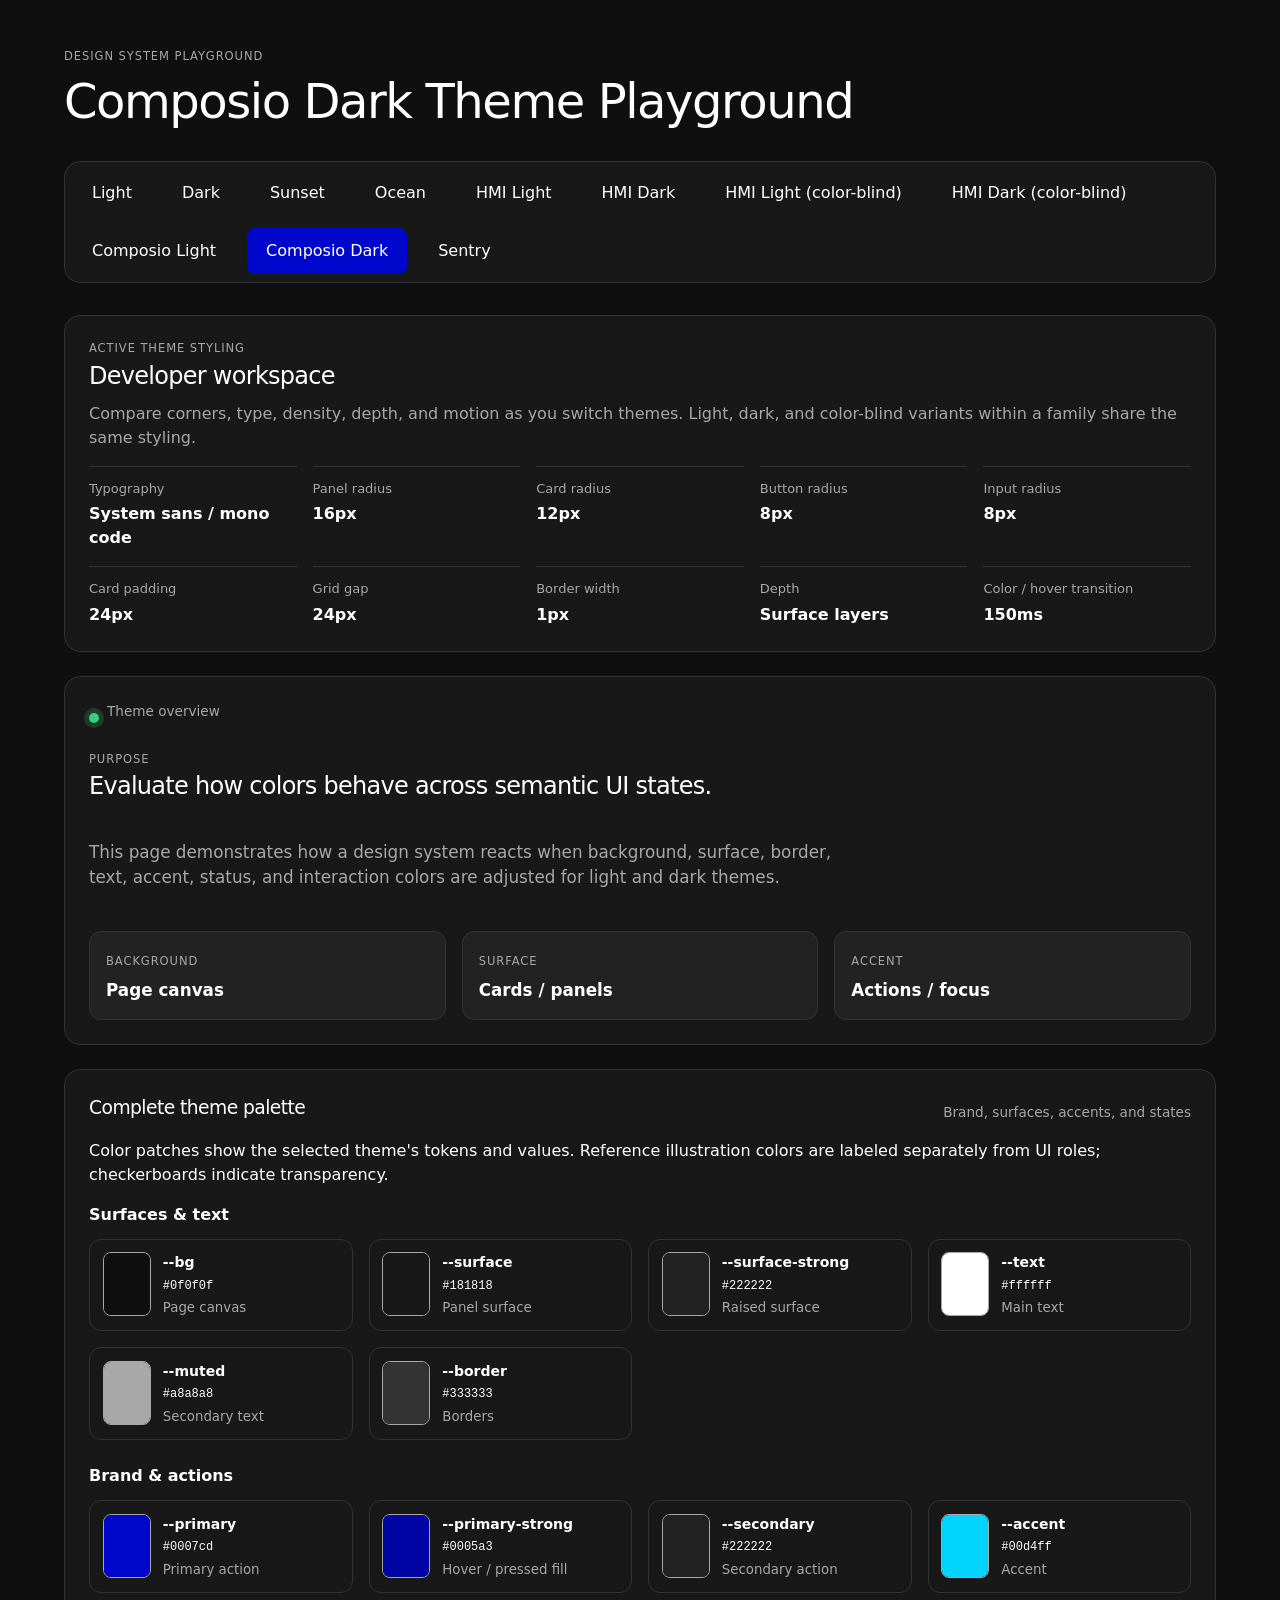
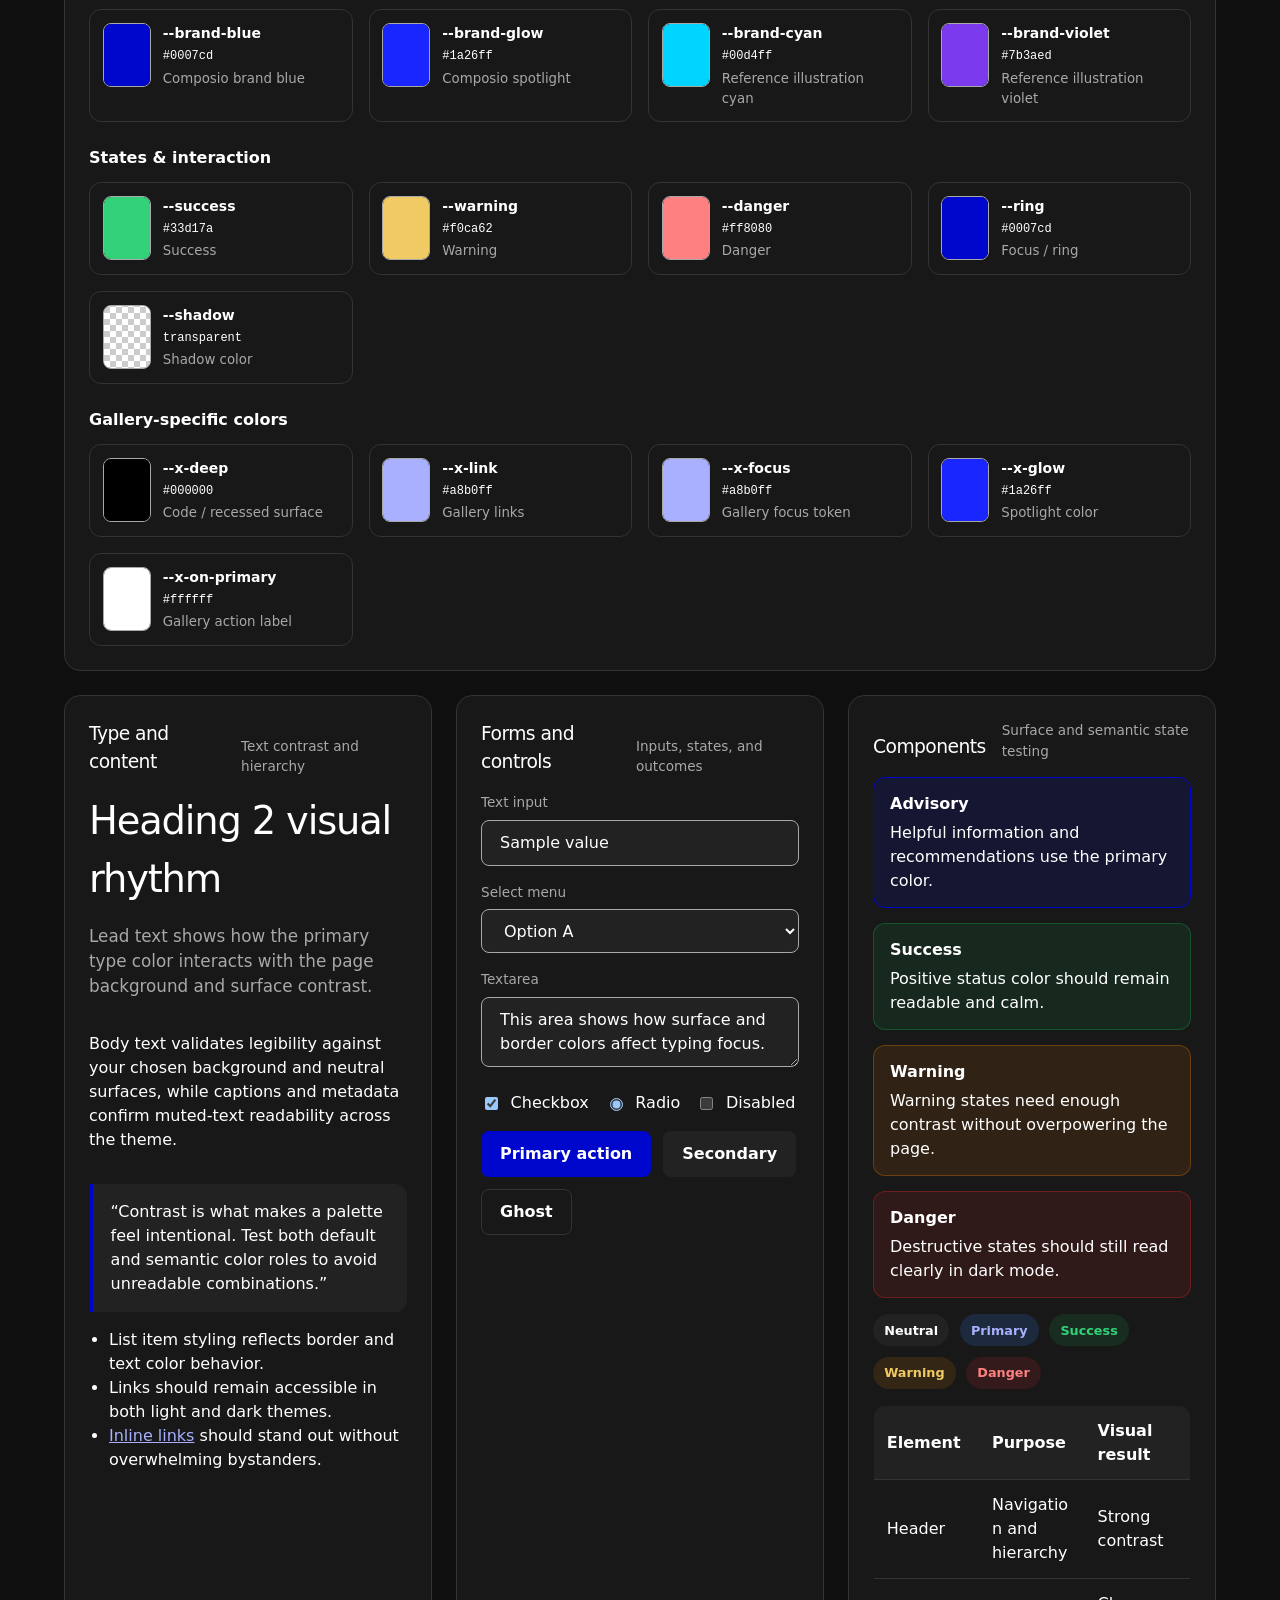
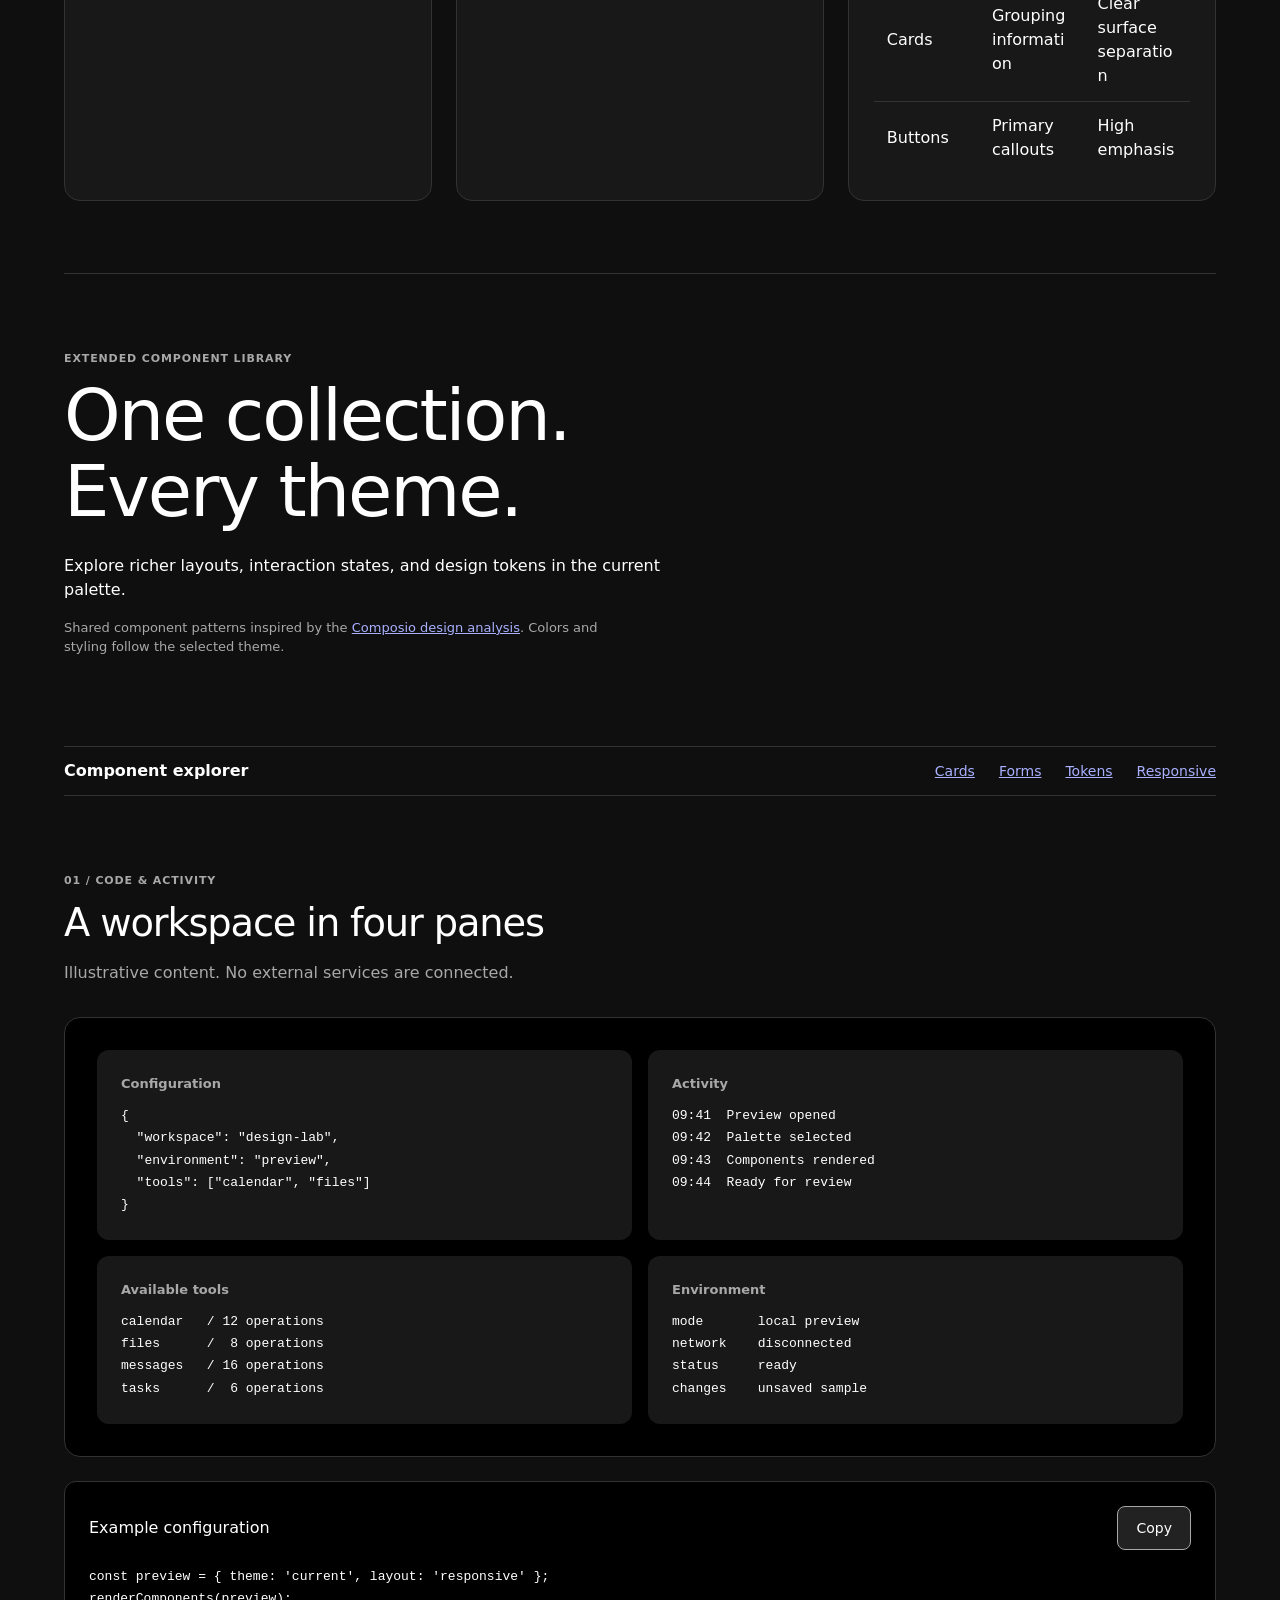
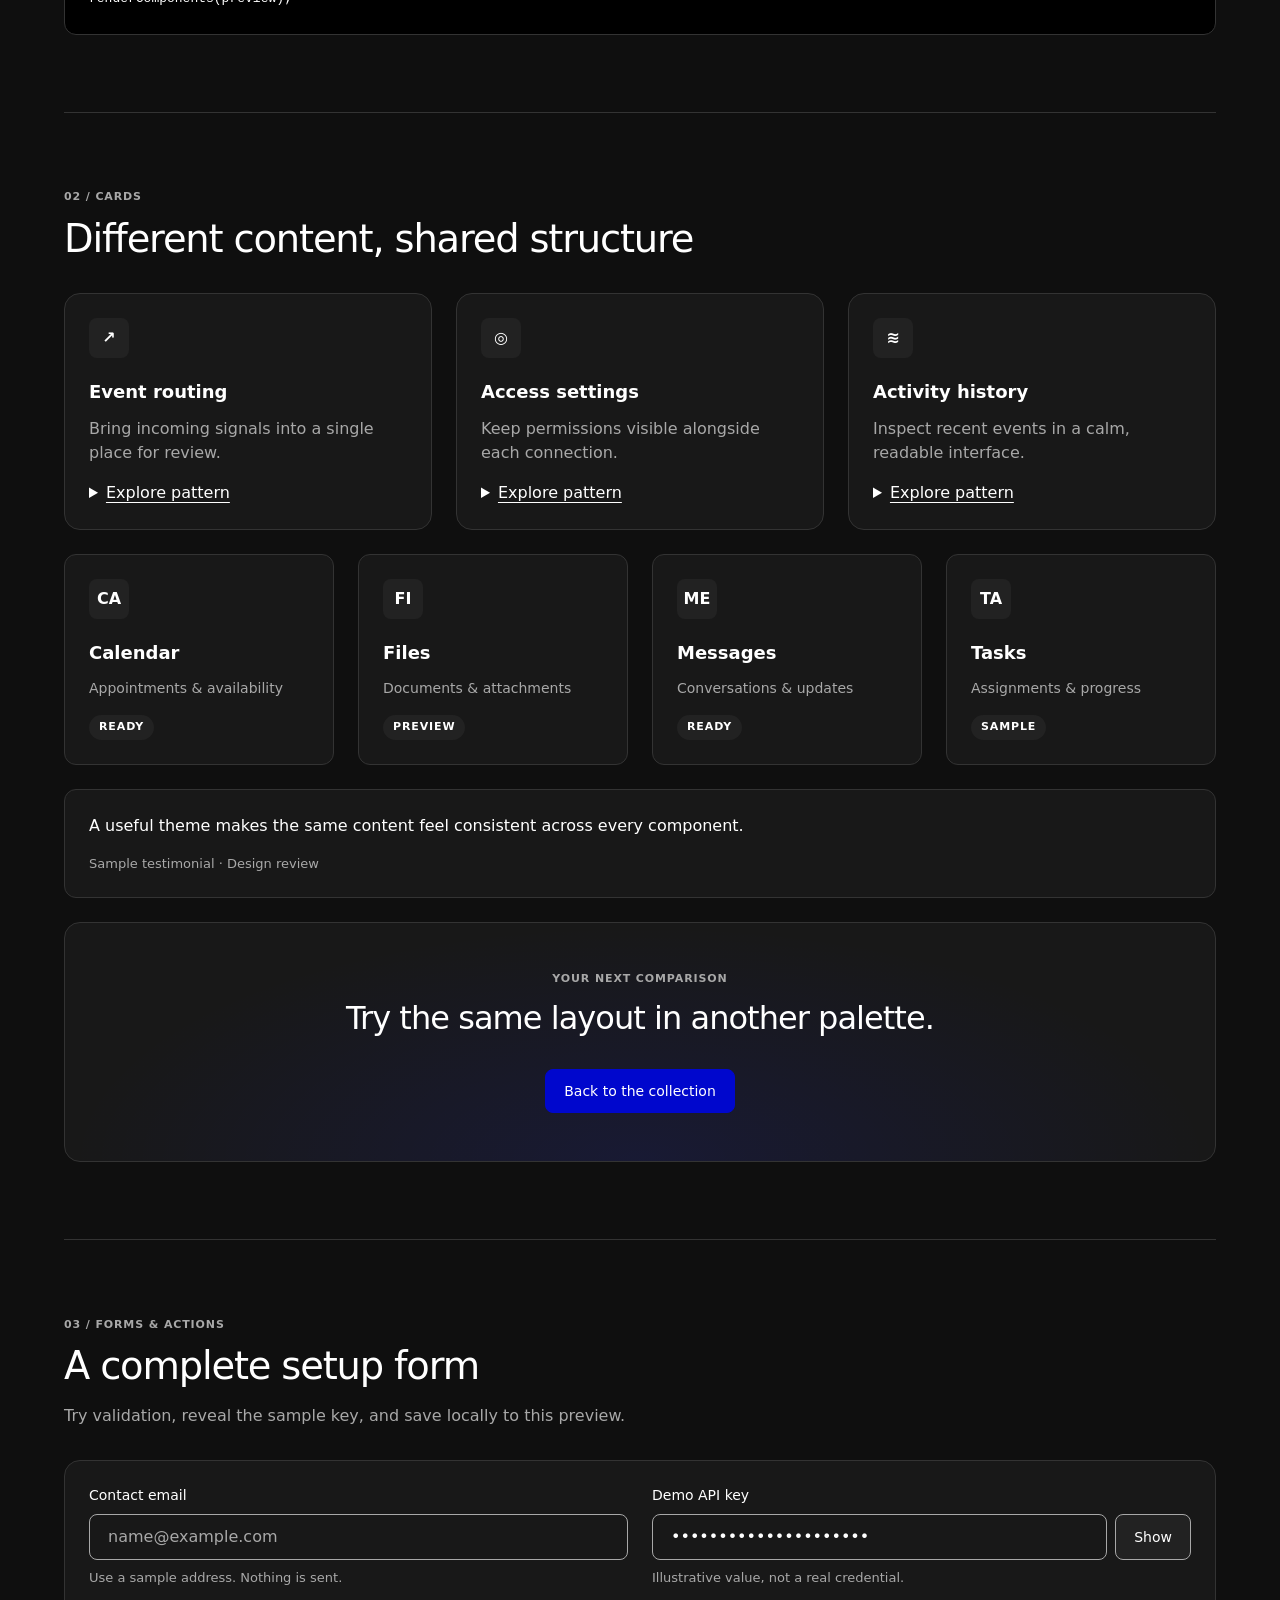
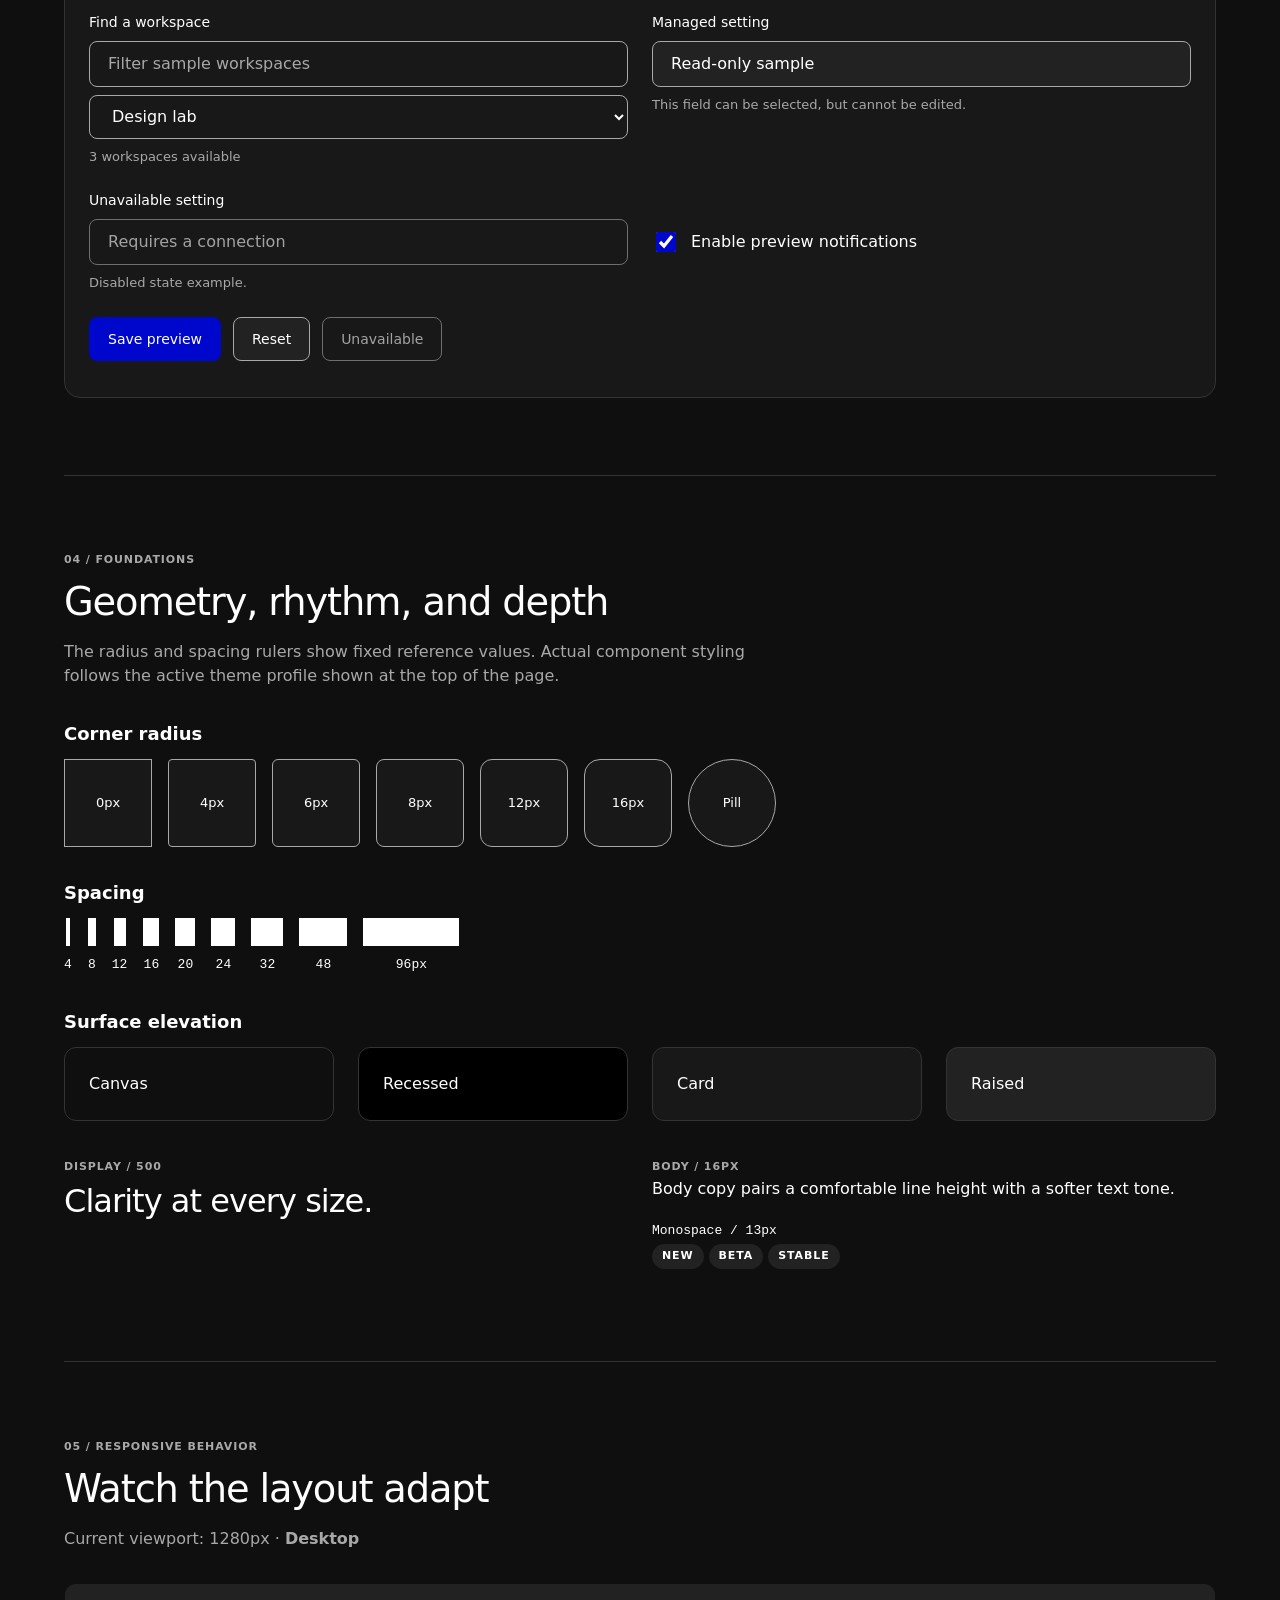
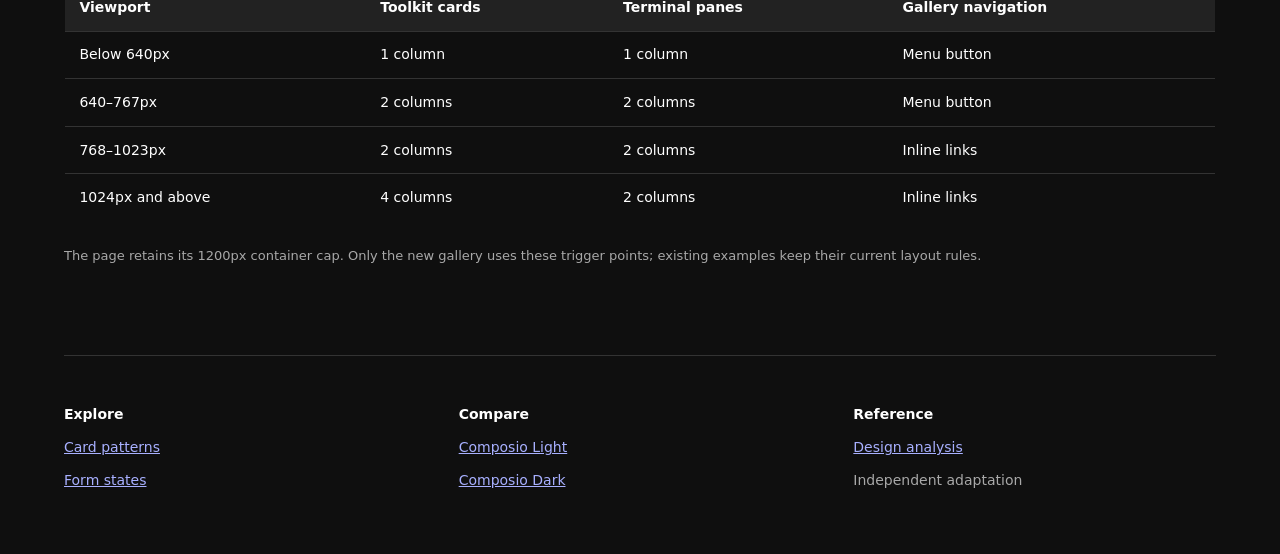
==== commit 6455e18f: "Show complete theme palettes including brand and accent swatches" ====
--- a/composio-dark.html
+++ b/composio-dark.html
@@ -13,6 +13,7 @@
     <link rel="stylesheet" href="gallery.css" />
     <link rel="stylesheet" href="theme-styles.css" />
     <link rel="stylesheet" href="sentry.css" />
+    <link rel="stylesheet" href="palette.css" />
   </head>
   <body>
     <div class="app-shell">
@@ -108,84 +109,11 @@
           </div>
         </section>
 
-        <section class="panel">
-          <div class="section-heading">
-            <h3>Color tokens</h3>
-            <span>What each variable affects</span>
-          </div>
-
-          <div class="swatch-grid">
-            <div class="swatch">
-              <span class="swatch-color swatch-bg"></span>
-              <div>
-                <strong>--bg</strong>
-                <small>Whole-page background</small>
-              </div>
-            </div>
-            <div class="swatch">
-              <span class="swatch-color swatch-surface"></span>
-              <div>
-                <strong>--surface</strong>
-                <small>Panels and cards</small>
-              </div>
-            </div>
-            <div class="swatch">
-              <span class="swatch-color swatch-text"></span>
-              <div>
-                <strong>--text</strong>
-                <small>Headings and readable text</small>
-              </div>
-            </div>
-            <div class="swatch">
-              <span class="swatch-color swatch-muted"></span>
-              <div>
-                <strong>--muted</strong>
-                <small>Secondary labels and metadata</small>
-              </div>
-            </div>
-            <div class="swatch">
-              <span class="swatch-color swatch-border"></span>
-              <div>
-                <strong>--border</strong>
-                <small>Separators and outlines</small>
-              </div>
-            </div>
-            <div class="swatch">
-              <span class="swatch-color swatch-primary"></span>
-              <div>
-                <strong>--primary</strong>
-                <small>Calls to action and focus states</small>
-              </div>
-            </div>
-            <div class="swatch">
-              <span class="swatch-color swatch-secondary"></span>
-              <div>
-                <strong>--secondary</strong>
-                <small>Complementary UI accents</small>
-              </div>
-            </div>
-            <div class="swatch">
-              <span class="swatch-color swatch-success"></span>
-              <div>
-                <strong>--success</strong>
-                <small>Positive actions and validation</small>
-              </div>
-            </div>
-            <div class="swatch">
-              <span class="swatch-color swatch-warning"></span>
-              <div>
-                <strong>--warning</strong>
-                <small>Cautions and attention indicators</small>
-              </div>
-            </div>
-            <div class="swatch">
-              <span class="swatch-color swatch-danger"></span>
-              <div>
-                <strong>--danger</strong>
-                <small>Destructive actions and errors</small>
-              </div>
-            </div>
-          </div>
+        <section class="panel palette-panel" aria-labelledby="palette-title">
+          <div class="section-heading"><h3 id="palette-title">Complete theme palette</h3><span>Brand, surfaces, accents, and states</span></div>
+          <p>Color patches show the selected theme's tokens and values. Reference illustration colors are labeled separately from UI roles; checkerboards indicate transparency.</p>
+          <div id="theme-palette"></div>
+          <noscript>Enable JavaScript to display the active theme's color patches.</noscript>
         </section>
 
         <section class="panel">
@@ -414,6 +342,7 @@
       </main>
     </div>
 
+    <script src="palette.js"></script>
     <script src="script.js"></script>
     <script src="gallery.js"></script>
   </body>
--- a/gallery.css
+++ b/gallery.css
@@ -6,7 +6,7 @@
   --text: #171719;
   --muted: #585861;
   --border: #c9c9d2;
-  --primary: #0007cd;
+  --primary: var(--brand-blue);
   --primary-strong: #0005a3;
   --secondary: #eaeaf0;
   --accent: #006d85;
@@ -18,8 +18,12 @@
   --x-deep: #e5e5ed;
   --x-link: #0007cd;
   --x-focus: #0007cd;
-  --x-glow: #1a26ff;
+  --x-glow: var(--brand-glow);
   --x-on-primary: #ffffff;
+  --brand-blue: #0007cd;
+  --brand-glow: #1a26ff;
+  --brand-cyan: #00d4ff;
+  --brand-violet: #7b3aed;
   color-scheme: light;
 }
 :root[data-theme="composio-dark"] {
@@ -69,7 +73,7 @@
   --x-deep: #e5e5ed;
   --x-link: #0007cd;
   --x-focus: #0007cd;
-  --x-glow: #1a26ff;
+  --x-glow: var(--brand-glow);
   --x-on-primary: #ffffff;
 }
 :root[data-theme="composio-dark"] .x-gallery { --x-deep: #000000; --x-link: #a8b0ff; --x-focus: #a8b0ff; }
--- a/sentry.css
+++ b/sentry.css
@@ -15,17 +15,28 @@
   --surface-strong: #362d59;
   --text: #ffffff;
   --muted: #bdb8c0;
-  --border: #79628c;
+  --border: var(--brand-violet-mid);
   --primary: #150f23;
   --primary-strong: #efefef;
   --secondary: #ffffff;
-  --accent: #c2ef4e;
+  --accent: var(--brand-lime);
   --success: #c3b5ee;
   --warning: #e2bfd4;
-  --danger: #fa7faa;
+  --danger: var(--brand-pink);
   --shadow: transparent;
   --ring: #9dc1f5;
   --on-primary: #ffffff;
+  --brand-lime: #c2ef4e;
+  --brand-pink: #fa7faa;
+  --brand-violet-link: #6a5fc1;
+  --brand-violet-deep: #422082;
+  --brand-violet-mid: #79628c;
+  --field-bg: #ffffff;
+  --field-ink: #1f1633;
+  --field-border: #cfcfdb;
+  --field-placeholder: #655d71;
+  --pressed-ink: #1a1a1a;
+  --ghost-fill: #3f3849;
   --profile-label: Sentry / midnight violet;
   --font-label: Rubik / Monaco code;
   --font-body: Rubik, "Segoe UI", system-ui, sans-serif;
@@ -64,6 +75,7 @@
   --x-link: #ffffff;
   --x-focus: #9dc1f5;
   --x-on-primary: #ffffff;
+  --x-glow: var(--brand-violet-deep);
 }
 :root[data-theme="sentry"] .sentry-reference { display: block; }
 :root[data-theme="sentry"] a:not(.theme-option):not(.x-button) { color: var(--text); text-decoration: underline; text-underline-offset: 4px; }
@@ -81,17 +93,17 @@
 }
 :root[data-theme="sentry"] .secondary-button { background: #ffffff; color: #1f1633; }
 :root[data-theme="sentry"] :is(.primary-button, .x-button-primary):hover { background: var(--primary); color: var(--on-primary); }
-:root[data-theme="sentry"] :is(.primary-button, .x-button-primary, .secondary-button):active { background: #efefef; color: #1a1a1a; }
-:root[data-theme="sentry"] :is(.ghost-button, .x-button:not(.x-button-primary)) { background: #3f3849; color: #ffffff; }
+:root[data-theme="sentry"] :is(.primary-button, .x-button-primary, .secondary-button):active { background: #efefef; color: var(--pressed-ink); }
+:root[data-theme="sentry"] :is(.ghost-button, .x-button:not(.x-button-primary)) { background: var(--ghost-fill); color: #ffffff; }
 :root[data-theme="sentry"] :is(input:not([type="checkbox"]):not([type="radio"]), textarea) {
-  background: #ffffff;
-  color: #1f1633;
-  border-color: #cfcfdb;
+  background: var(--field-bg);
+  color: var(--field-ink);
+  border-color: var(--field-border);
   color-scheme: light;
   font-weight: 500;
 }
-:root[data-theme="sentry"] input::placeholder { color: #655d71; }
-:root[data-theme="sentry"] select { background: #422082; color: #ffffff; border-color: var(--muted); border-radius: 8px; }
+:root[data-theme="sentry"] input::placeholder { color: var(--field-placeholder); }
+:root[data-theme="sentry"] select { background: var(--brand-violet-deep); color: #ffffff; border-color: var(--muted); border-radius: 8px; }
 :root[data-theme="sentry"] :is(button, a, input, textarea, select, summary, [tabindex]):focus-visible {
   outline-color: #9dc1f5;
 }
@@ -113,10 +125,10 @@
   background-size: cover;
 }
 :root[data-theme="sentry"] .x-intro h2 { font-size: clamp(32px, 7vw, 88px); line-height: 1.2; }
-:root[data-theme="sentry"] .theme-keyword { background: #c2ef4e; color: #1f1633; border-radius: 4px; padding: 0 12px; box-decoration-break: clone; -webkit-box-decoration-break: clone; }
+:root[data-theme="sentry"] .theme-keyword { background: var(--brand-lime); color: #1f1633; border-radius: 4px; padding: 0 12px; box-decoration-break: clone; -webkit-box-decoration-break: clone; }
 :root[data-theme="sentry"] .x-intro > p:not(.x-eyebrow) { line-height: 2; }
 :root[data-theme="sentry"] .x-heading h3 { font-size: clamp(27px, 4vw, 60px); font-weight: 500; line-height: 1.1; }
-:root[data-theme="sentry"] .x-spotlight { background: #422082; }
+:root[data-theme="sentry"] .x-spotlight { background: var(--brand-violet-deep); }
 :root[data-theme="sentry"] .x-code { border-radius: 8px; padding: 16px; }
 :root[data-theme="sentry"] .x-gallery :is(pre, code) { font-size: 16px; }
 :root[data-theme="sentry"] .x-gallery pre { white-space: pre; overflow-x: auto; }
--- a/palette.css
+++ b/palette.css
@@ -0,0 +1,13 @@
+.palette-panel { grid-column: 1 / -1; }
+#theme-palette { display: grid; gap: 24px; }
+#theme-palette h4 { margin: 0 0 12px; }
+#theme-palette .swatch-grid { grid-template-columns: repeat(auto-fit, minmax(min(100%, 245px), 1fr)); }
+.palette-swatch { align-items: flex-start; }
+.palette-swatch strong { font-size: 14px; }
+.palette-swatch code { font-size: 12px; overflow-wrap: anywhere; }
+.palette-patch {
+  width: 48px; height: 64px; flex: 0 0 48px; overflow: hidden;
+  border: 1px solid var(--muted); border-radius: var(--radius-control);
+  background: repeating-conic-gradient(#fff 0% 25%, #ccc 0% 50%) 0 / 12px 12px;
+}
+.palette-patch > span { display: block; width: 100%; height: 100%; }
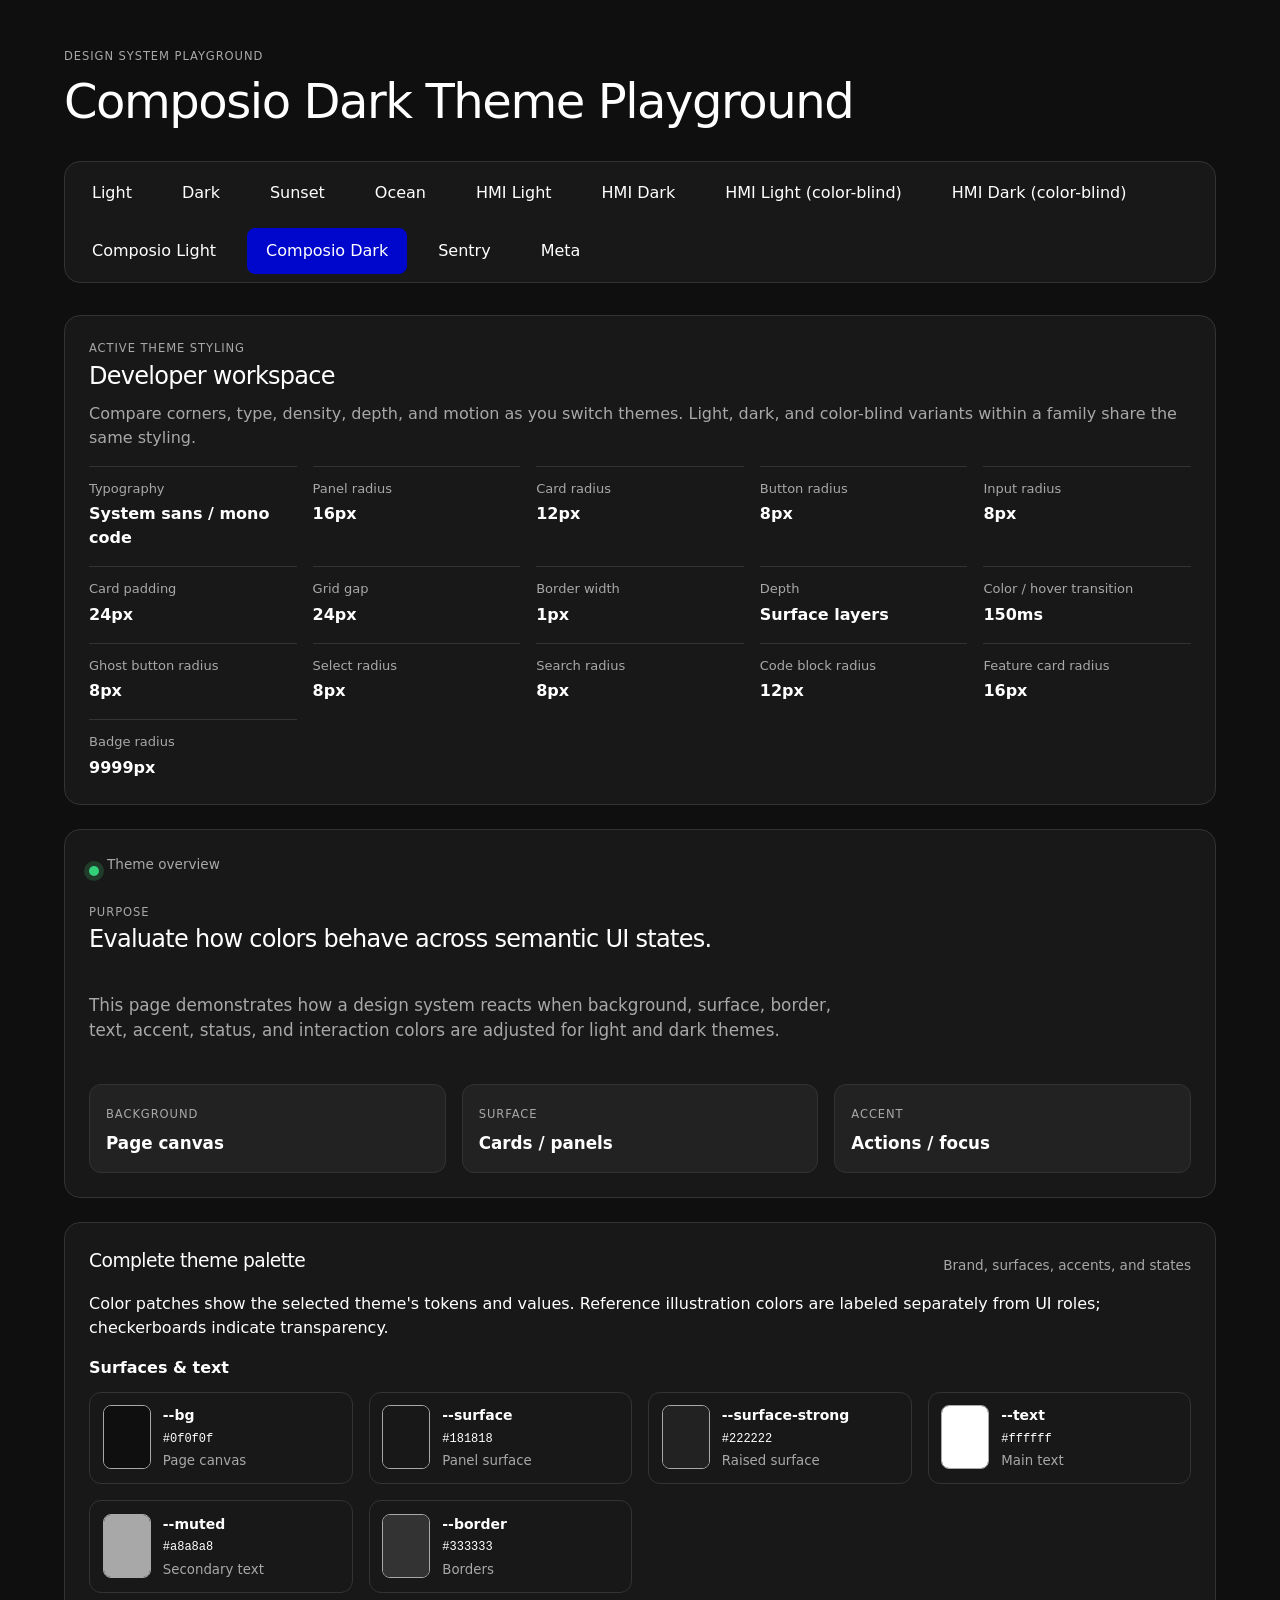
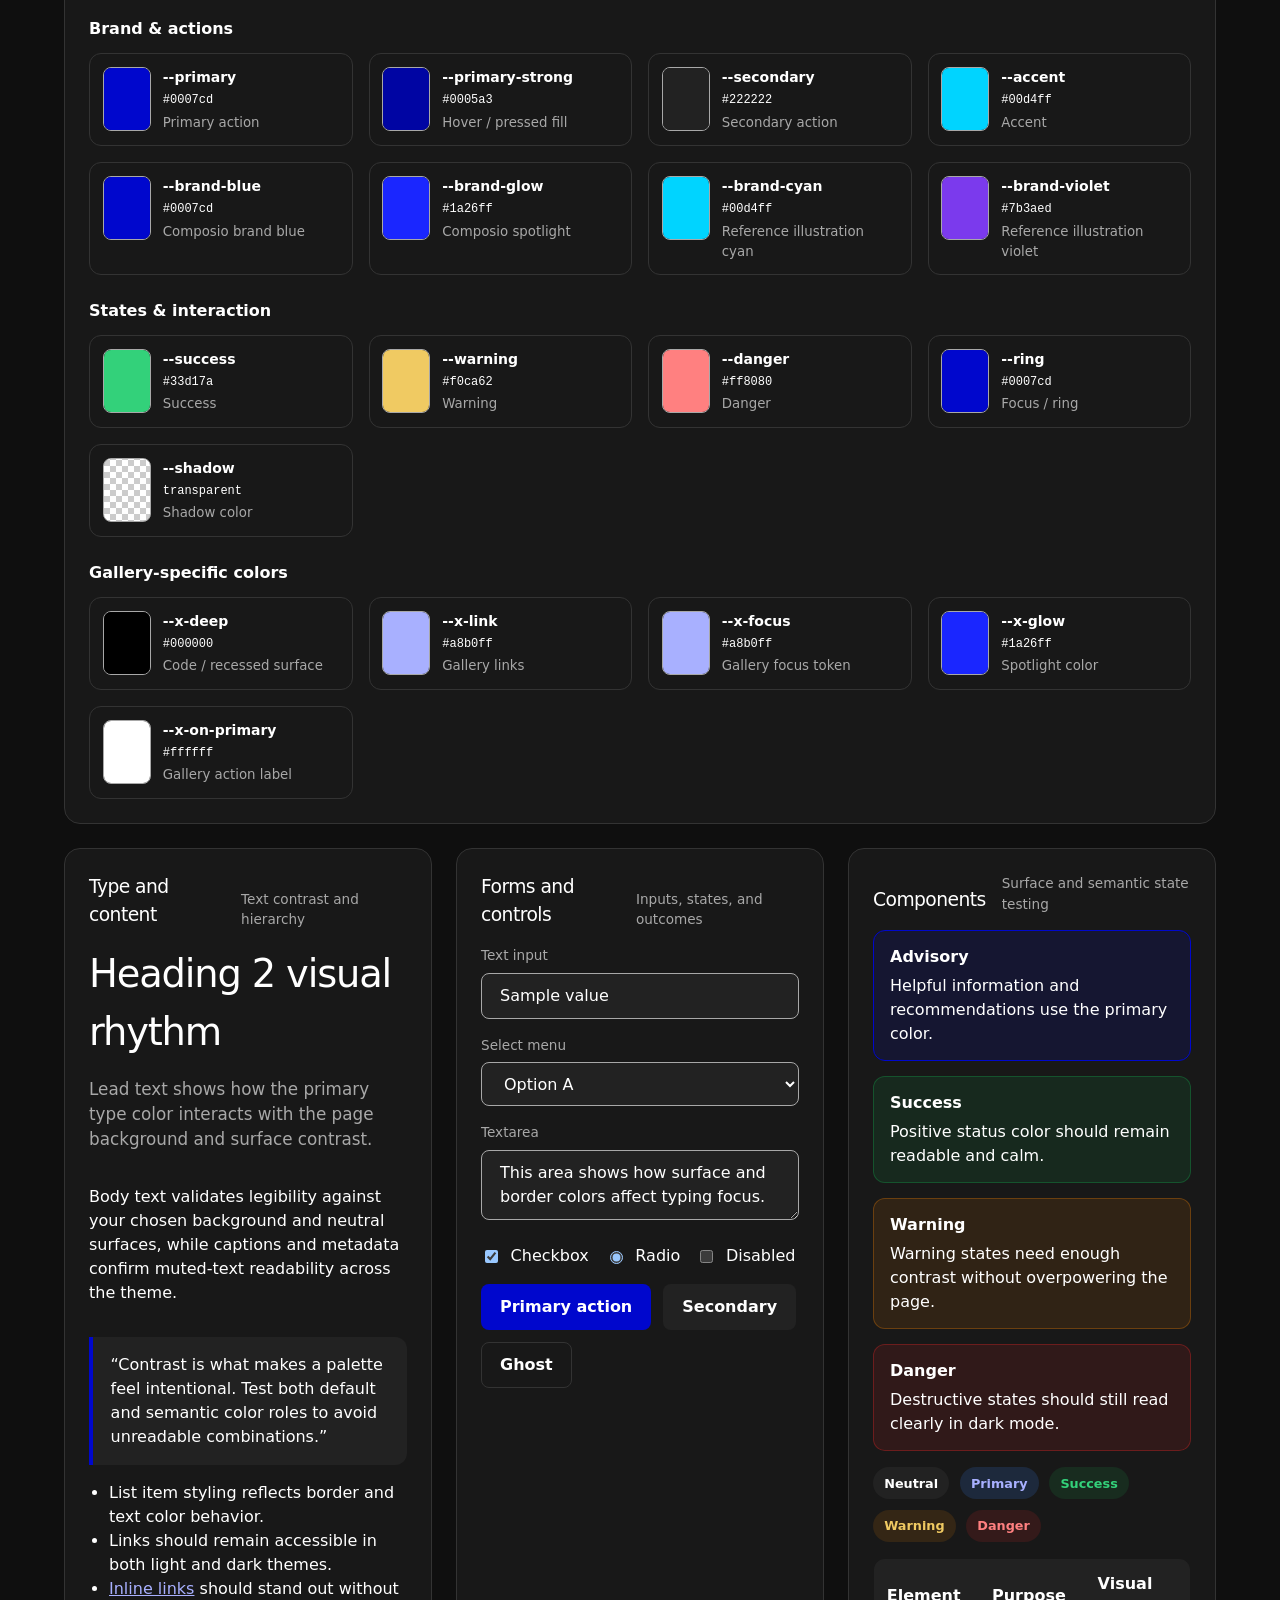
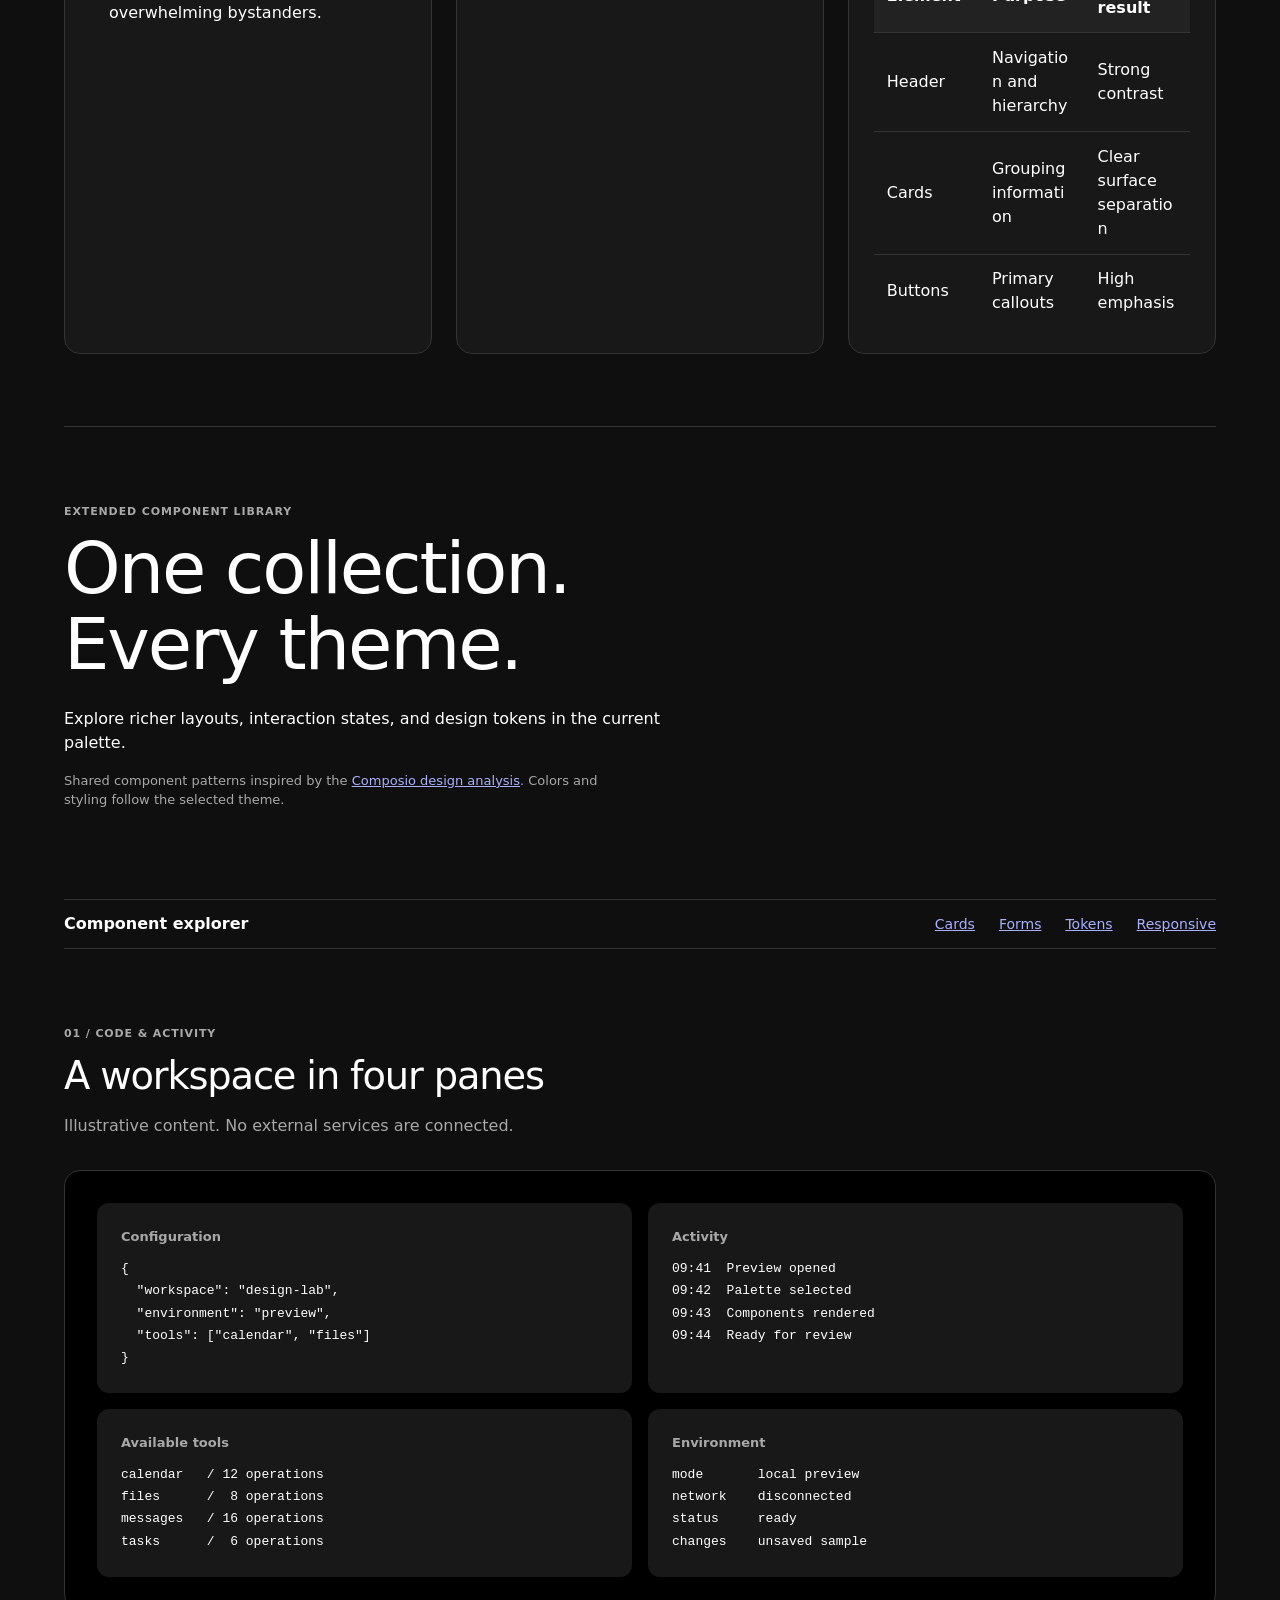
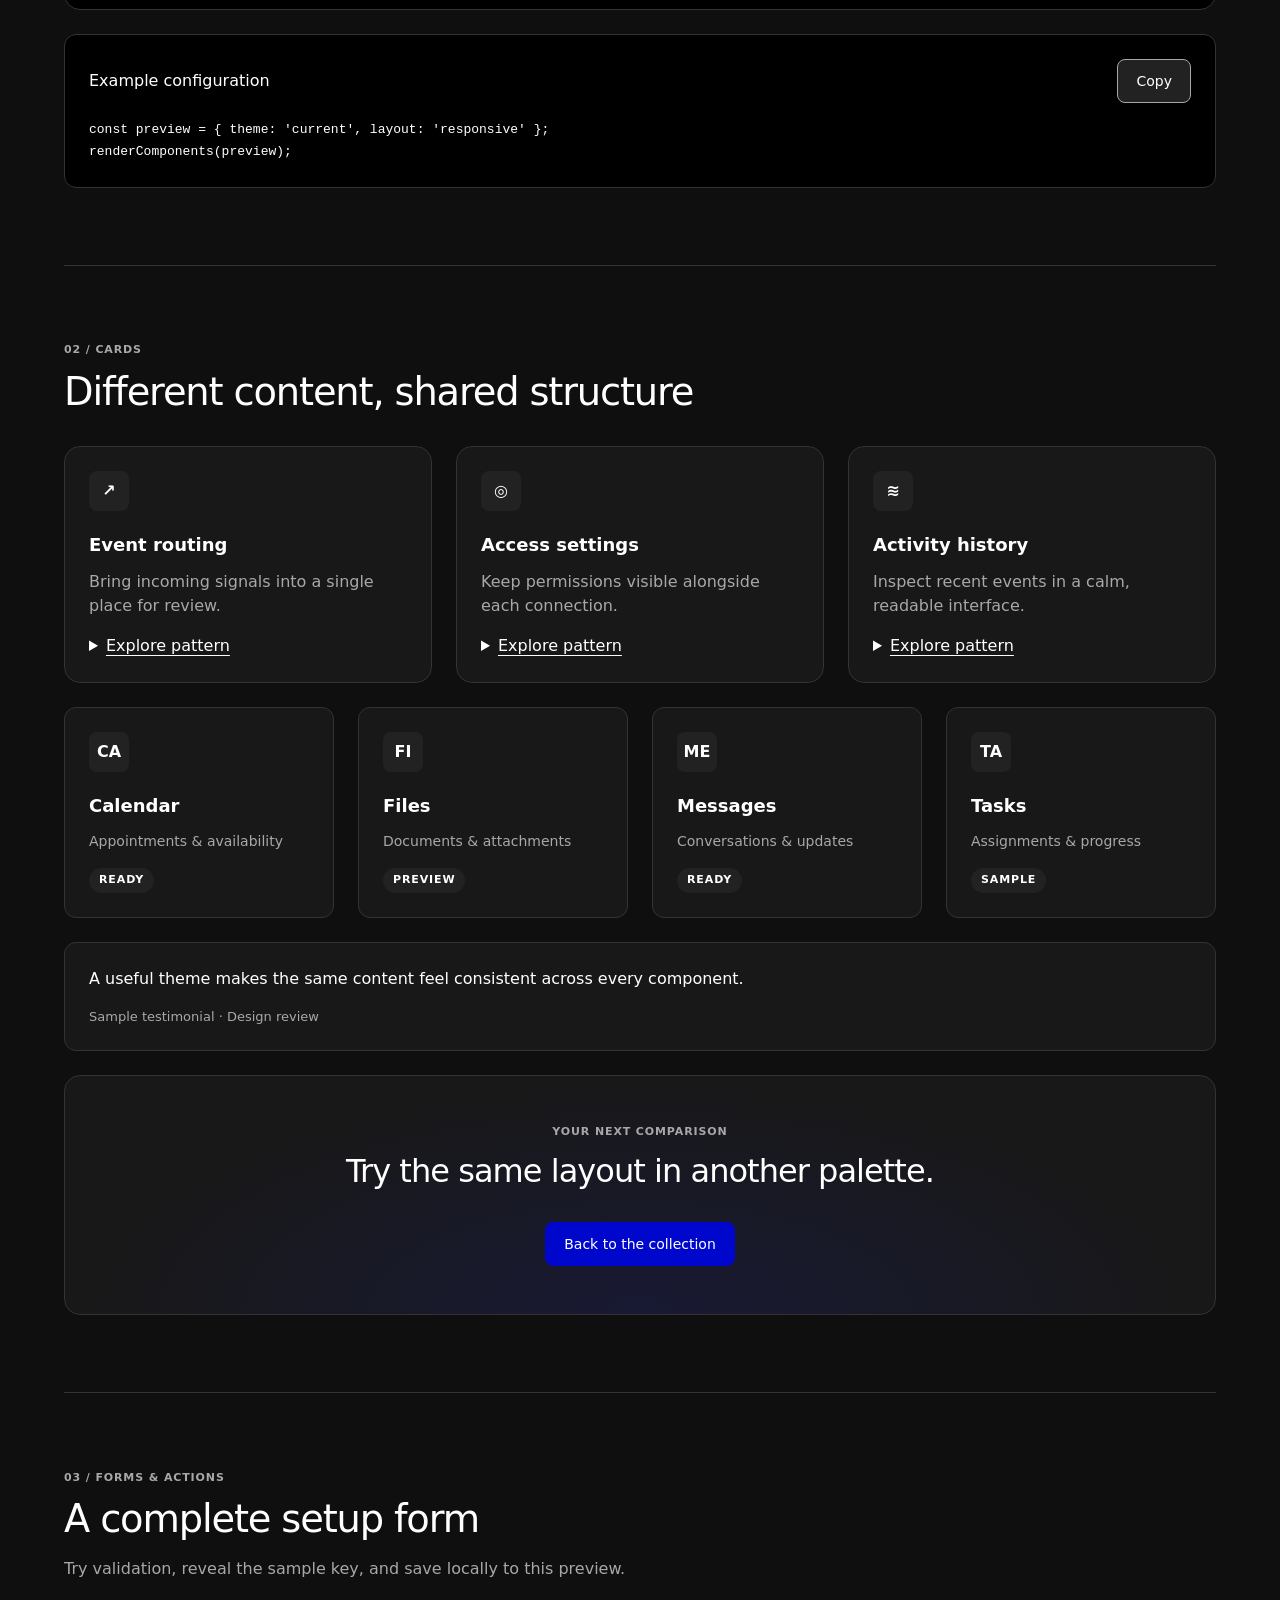
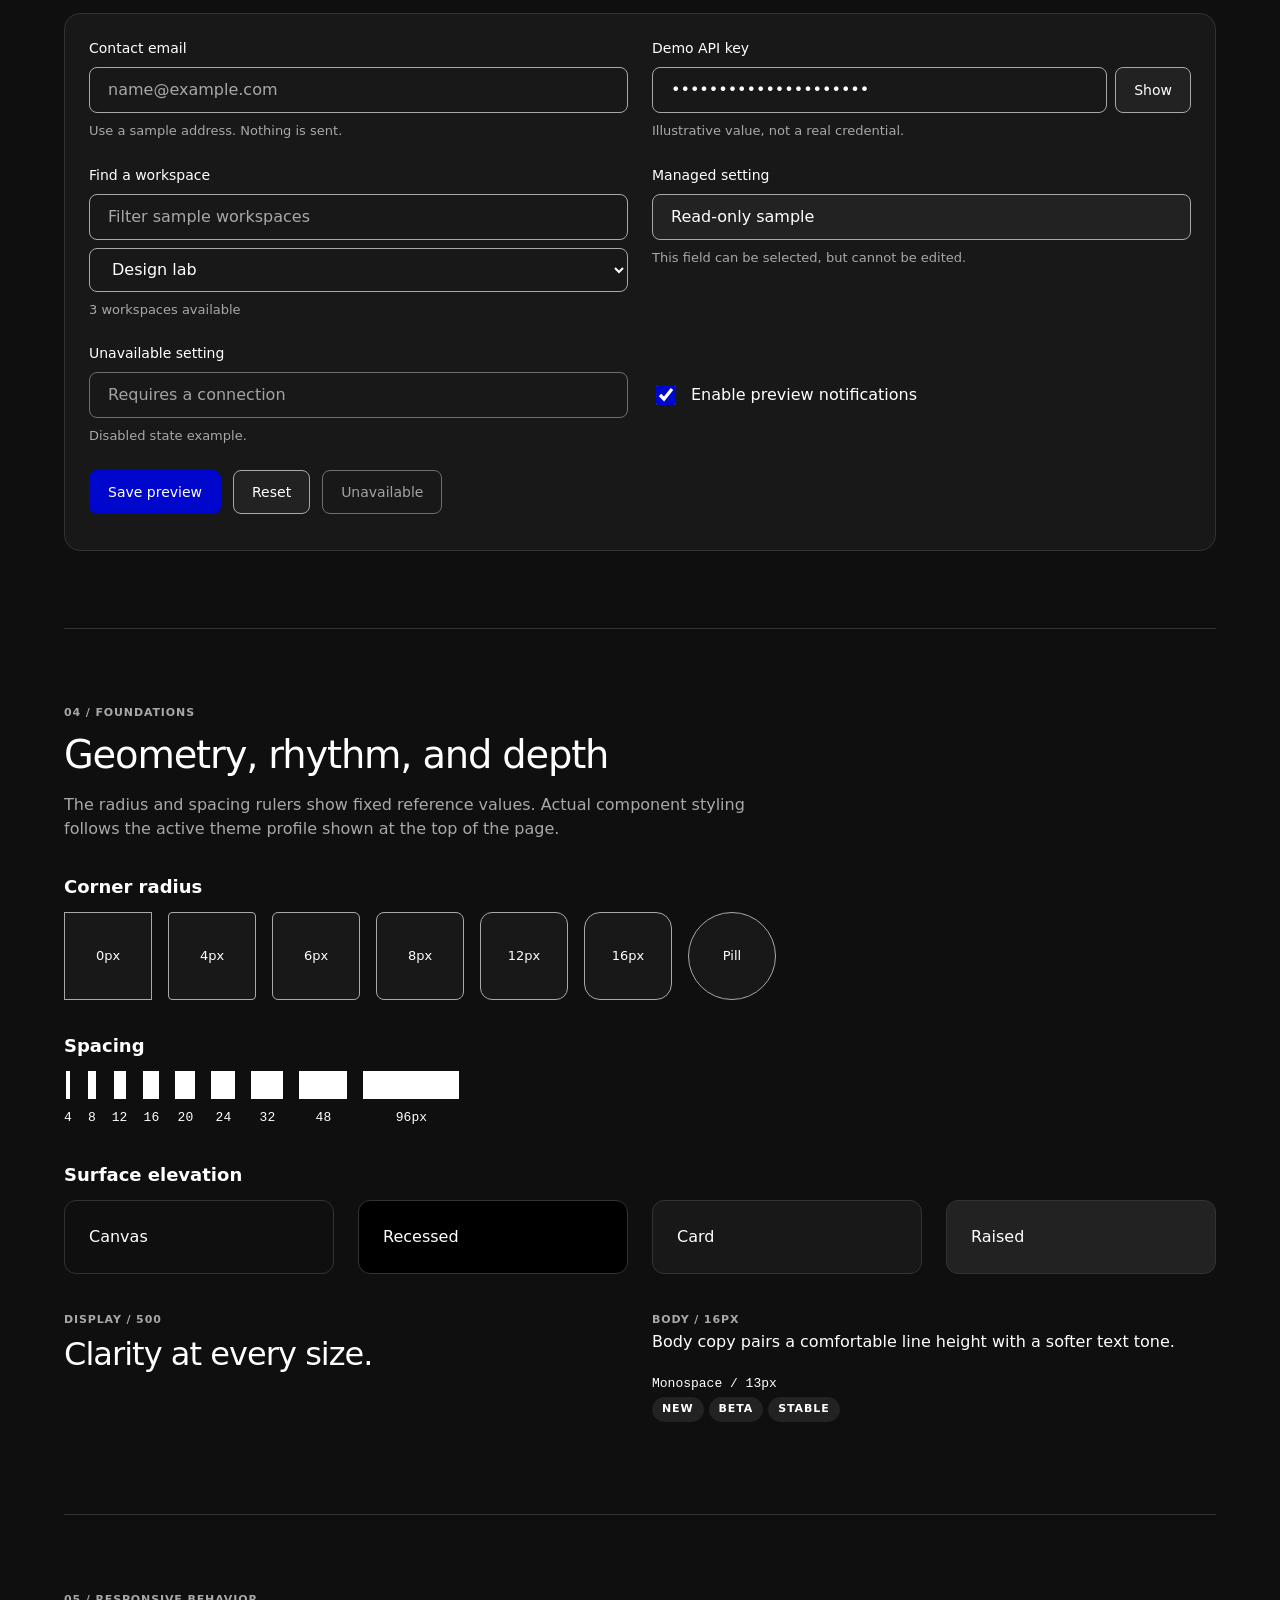
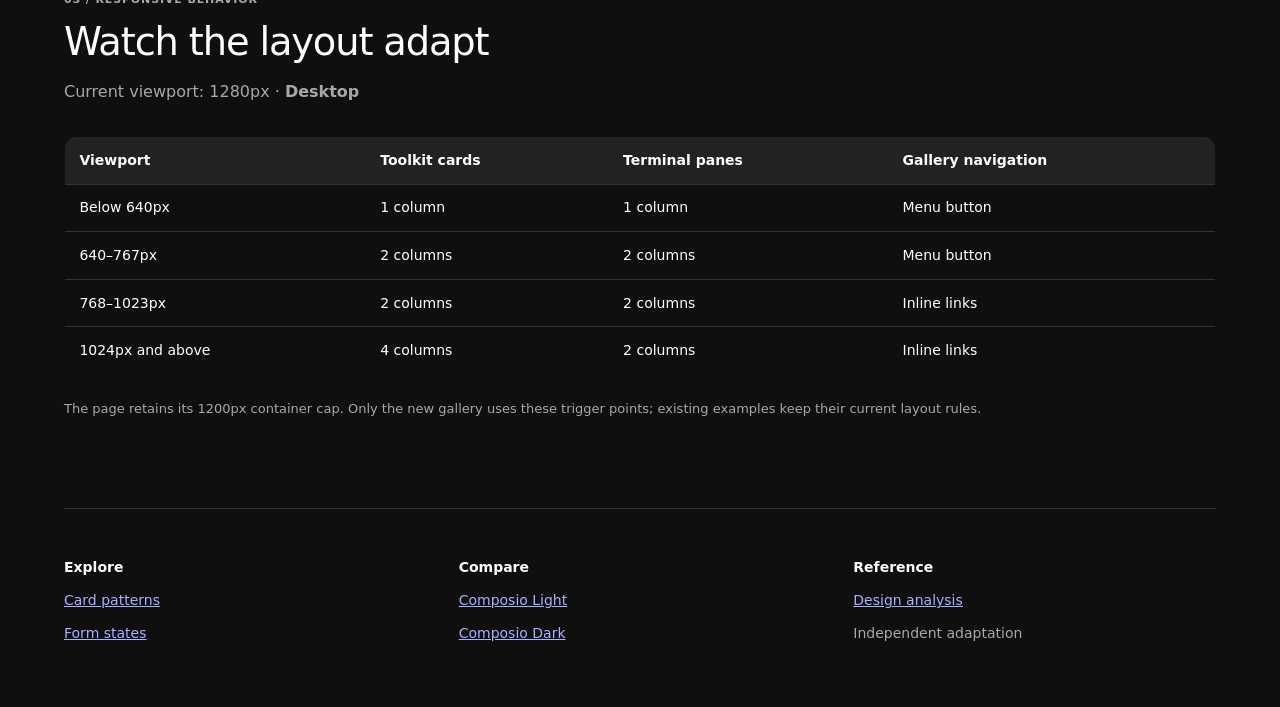
==== commit 809b2417: "Add Meta theme and align component radii with design guides" ====
--- a/composio-dark.html
+++ b/composio-dark.html
@@ -14,6 +14,7 @@
     <link rel="stylesheet" href="theme-styles.css" />
     <link rel="stylesheet" href="sentry.css" />
     <link rel="stylesheet" href="palette.css" />
+    <link rel="stylesheet" href="meta.css" />
   </head>
   <body>
     <div class="app-shell">
@@ -37,6 +38,7 @@
           <a class="theme-option" data-theme-option="composio-light" href="composio-light.html">Composio Light</a>
           <a class="theme-option" data-theme-option="composio-dark" href="composio-dark.html">Composio Dark</a>
           <a class="theme-option" data-theme-option="sentry" href="sentry.html">Sentry</a>
+          <a class="theme-option" data-theme-option="meta" href="meta.html">Meta</a>
         </div>
       </header>
 
@@ -57,6 +59,12 @@
             <div><dt>Border width</dt><dd data-style-token="--border-width"></dd></div>
             <div><dt>Depth</dt><dd data-style-token="--elevation-label"></dd></div>
             <div><dt>Color / hover transition</dt><dd data-style-token="--motion-duration"></dd></div>
+            <div><dt>Ghost button radius</dt><dd data-radius-selector=".ghost-button"></dd></div>
+            <div><dt>Select radius</dt><dd data-radius-selector="#workspace-options"></dd></div>
+            <div><dt>Search radius</dt><dd data-radius-selector="#workspace-search"></dd></div>
+            <div><dt>Code block radius</dt><dd data-radius-selector=".x-code"></dd></div>
+            <div><dt>Feature card radius</dt><dd data-radius-selector=".x-feature"></dd></div>
+            <div><dt>Badge radius</dt><dd data-radius-selector=".x-tag"></dd></div>
           </dl>
         </section>
         <section class="panel hmi-demo" aria-labelledby="hmi-title">
@@ -250,6 +258,7 @@
             <p class="x-eyebrow">Extended component library</p>
             <h2 id="extended-title">One collection.<br /><span class="theme-keyword">Every theme.</span></h2>
             <p class="sentry-reference">Sentry-inspired styling from the <a href="https://getdesign.md/sentry/design-md">independent design analysis</a>. Rubik stands in for the proprietary display face.</p>
+            <p class="meta-only">Meta-inspired styling from the <a href="https://getdesign.md/meta/design-md">independent store design analysis</a>. Montserrat is the documented fallback for Optimistic VF.</p>
             <p>Explore richer layouts, interaction states, and design tokens in the current palette.</p>
             <p class="x-caption">Shared component patterns inspired by the <a href="https://getdesign.md/composio/design-md">Composio design analysis</a>.
               Colors and styling follow the selected theme.</p>
@@ -307,6 +316,10 @@
           </section>
 
           <section id="gallery-forms" class="x-section" aria-labelledby="forms-title">
+            <div class="meta-only meta-product">
+              <div><p class="x-eyebrow">Purchase action / visual sample</p><h3>Explore a different kind of connection.</h3><p>This sample separates the guide's blue purchase action from its black marketing buttons.</p></div>
+              <div class="meta-purchase"><strong>Demo accessory</strong><span>Illustrative item · no checkout</span><button class="x-button meta-buy-cta" id="meta-add-sample" type="button">Add sample</button><p id="meta-cart-status" role="status"></p></div>
+            </div>
             <div class="x-heading"><p class="x-eyebrow">03 / Forms &amp; actions</p><h3 id="forms-title">A complete setup form</h3><p>Try validation, reveal the sample key, and save locally to this preview.</p></div>
             <form id="sample-setup" class="x-form" novalidate>
               <label class="x-field">Contact email<input id="sample-email" name="email" type="email" placeholder="name@example.com" required aria-describedby="email-help email-error" /><small id="email-help">Use a sample address. Nothing is sent.</small><span id="email-error" class="x-error" hidden>Enter an email address in the form name@example.com.</span></label>
--- a/theme-styles.css
+++ b/theme-styles.css
@@ -122,7 +122,7 @@
   --radius-card: 12px;
   --radius-control: 8px;
   --radius-button: 8px;
-  --radius-badge: 999px;
+  --radius-badge: 9999px;
   --space-card: 24px;
   --space-gap: 24px;
   --space-control-y: 10px;
@@ -152,9 +152,9 @@
 :root[data-theme="ocean"] :is(.eyebrow, .section-kicker, .metric-label, .x-eyebrow) { font-family: var(--font-code); }
 :root[data-theme^="hmi-"] body { font-variant-numeric: tabular-nums; }
 :root[data-theme] :is(.panel, .theme-picker, .x-feature, .x-form, .x-terminal-grid, .x-spotlight) { border-radius: var(--radius-panel); }
-:root[data-theme] :is(.metric-card, .swatch, .alert, .x-toolkit, .x-quote, .x-terminal, .x-code, .x-elevation-grid > div, table, .alarm-sample) { border-radius: var(--radius-card); }
+:root[data-theme] :where(.metric-card, .swatch, .alert, .x-toolkit, .x-quote, .x-terminal, .x-code, .x-elevation-grid > div, table, .alarm-sample) { border-radius: var(--radius-card); }
 :root[data-theme] :is(.swatch-color, .x-icon) { border-radius: var(--radius-control); }
-:root[data-theme] :is(input:not([type="checkbox"]):not([type="radio"]), select, textarea) { border-radius: var(--radius-control); }
+:root[data-theme] :where(input:not([type="checkbox"]):not([type="radio"]), select, textarea) { border-radius: var(--radius-control); }
 :root[data-theme] :is(button, .theme-option, .x-button) { border-radius: var(--radius-button); }
 :root[data-theme] :is(.badge, .x-tag) { border-radius: var(--radius-badge); }
 :root[data-theme] blockquote:not(.x-quote blockquote) { border-radius: 0 var(--radius-card) var(--radius-card) 0; }
--- a/sentry.css
+++ b/sentry.css
@@ -130,6 +130,9 @@
 :root[data-theme="sentry"] .x-heading h3 { font-size: clamp(27px, 4vw, 60px); font-weight: 500; line-height: 1.1; }
 :root[data-theme="sentry"] .x-spotlight { background: var(--brand-violet-deep); }
 :root[data-theme="sentry"] .x-code { border-radius: 8px; padding: 16px; }
+:root[data-theme="sentry"] .x-terminal { border-radius: 8px; }
+:root[data-theme="sentry"] .theme-picker { border-radius: 12px; }
+:root[data-theme="sentry"] :is(.ghost-button, .x-button:not(.x-button-primary)) { border-radius: 12px; }
 :root[data-theme="sentry"] .x-gallery :is(pre, code) { font-size: 16px; }
 :root[data-theme="sentry"] .x-gallery pre { white-space: pre; overflow-x: auto; }
 :root[data-theme="sentry"] .x-footer {
--- a/meta.css
+++ b/meta.css
@@ -0,0 +1,114 @@
+@font-face {
+  font-family: Montserrat;
+  src: url("assets/fonts/montserrat-variable.ttf") format("truetype");
+  font-weight: 100 900;
+  font-style: normal;
+  font-display: swap;
+}
+.meta-only { display: none; }
+:root[data-theme="meta"] {
+  --bg: #ffffff;
+  --surface: #ffffff;
+  --surface-strong: #f1f4f7;
+  --text: #1c1e21;
+  --muted: #5d6c7b;
+  --border: #ced0d4;
+  --primary: #0064e0;
+  --primary-strong: #0457cb;
+  --secondary: #000000;
+  --accent: #a121ce;
+  --success: #24773a;
+  --warning: #805b00;
+  --danger: #ba1934;
+  --on-primary: #ffffff;
+  --ring: #1876f2;
+  --shadow: #14161a1a;
+  --primary-soft: #0091ff;
+  --fb-blue: #1876f2;
+  --meta-link: #385898;
+  --oculus-purple: #a121ce;
+  --ink-button: #000000;
+  --ink-deep: #0a1317;
+  --charcoal: #444950;
+  --slate: #4b4c4f;
+  --stone: #8595a4;
+  --hairline-soft: #dee3e9;
+  --disabled-text: #bcc0c4;
+  --brand-success: #31a24c;
+  --success-bg: #24e400;
+  --attention: #f2a918;
+  --brand-warning: #f7b928;
+  --warning-bg: #ffe200;
+  --critical: #e41e3f;
+  --critical-strong: #f0284a;
+  --profile-label: Meta / product retail;
+  --font-label: Montserrat / Optimistic fallback;
+  --font-body: Montserrat, Helvetica, Arial, sans-serif;
+  --font-heading: var(--font-body);
+  --heading-weight: 500;
+  --heading-tracking: 0em;
+  --body-leading: 1.5;
+  --label-tracking: -0.01em;
+  --label-case: none;
+  --radius-panel: 32px;
+  --radius-card: 16px;
+  --radius-control: 8px;
+  --radius-button: 100px;
+  --radius-badge: 100px;
+  --border-width: 1px;
+  --space-card: 24px;
+  --space-gap: 24px;
+  --space-control-y: 14px;
+  --space-control-x: 30px;
+  --control-height: 44px;
+  --section-space: 80px;
+  --panel-elevation: none;
+  --card-elevation: none;
+  --elevation-label: Flat / checkout-only shadow;
+  --motion-duration: 180ms;
+  --motion-easing: ease-out;
+  --hover-lift: 0px;
+  color-scheme: light;
+}
+:root[data-theme="meta"] .meta-only { display: block; }
+:root[data-theme="meta"] .x-gallery { --x-deep: #f1f4f7; --x-link: #385898; --x-focus: #1876f2; --x-glow: transparent; --x-on-primary: #ffffff; }
+:root[data-theme="meta"] :is(h1,h2,h3) { font-feature-settings: "ss01", "ss02"; color: var(--ink-deep); }
+:root[data-theme="meta"] :is(button,.x-button,.theme-option) { font-weight: 700; font-size: 14px; letter-spacing: -0.14px; }
+:root[data-theme="meta"] :is(.primary-button,.x-button-primary,.theme-option.is-active) { background: var(--ink-button); border-color: var(--ink-button); color: white; box-shadow: none; }
+:root[data-theme="meta"] :is(.primary-button,.x-button-primary):hover { background: var(--ink-button); }
+:root[data-theme="meta"] :is(.primary-button,.x-button-primary):active { background: var(--charcoal); }
+:root[data-theme="meta"] :is(.secondary-button,.ghost-button,.x-button:not(.x-button-primary):not(.meta-buy-cta)) { background: transparent; color: var(--ink-deep); border: 2px solid var(--ink-deep); padding: 12px 28px; }
+:root[data-theme="meta"] .ghost-button { border-color: #0a13171f; padding: 10px 22px; }
+:root[data-theme="meta"] :is(input:not([type="checkbox"]):not([type="radio"]),select,textarea) { background: white; color: var(--text); padding: 12px; border-color: var(--border); }
+:root[data-theme="meta"] input[type="search"] { border-radius: 100px; background: var(--surface-strong); padding: 12px 20px; }
+:root[data-theme="meta"] :is(input,select,textarea):focus-visible { outline-color: var(--fb-blue); border-color: var(--fb-blue); }
+:root[data-theme="meta"] input[aria-invalid="true"] { border: 1px solid var(--critical-strong); }
+:root[data-theme="meta"] :is(input[type="checkbox"],input[type="radio"]) { accent-color: var(--fb-blue); }
+:root[data-theme="meta"] :is(.x-feature,.x-form,.x-quote,.x-icon) { border-radius: 16px; }
+:root[data-theme="meta"] :is(.x-code,.x-terminal,table) { border-radius: 8px; }
+:root[data-theme="meta"] .x-spotlight { background: var(--ink-deep); border-radius: 32px; color: white; }
+:root[data-theme="meta"] .x-spotlight :is(h3,p) { color: white; }
+:root[data-theme="meta"] .x-spotlight .x-button { background: white; color: var(--ink-deep); border-color: white; }
+:root[data-theme="meta"] .x-intro h2 { font-size: 64px; line-height: 1.16; }
+:root[data-theme="meta"] .x-heading h3 { font-size: 36px; line-height: 1.28; }
+:root[data-theme="meta"] .x-display-sample { font-size: 28px; font-weight: 300; }
+:root[data-theme="meta"] :is(.alert-success,.badge-success) { --meta-state: var(--success); }
+:root[data-theme="meta"] :is(.alert-warning,.badge-warning) { --meta-state: var(--warning); }
+:root[data-theme="meta"] :is(.alert-danger,.badge-danger) { --meta-state: var(--danger); }
+:root[data-theme="meta"] :is(.alert-advisory,.badge-primary) { --meta-state: var(--primary); }
+:root[data-theme="meta"] :is(.alert,.badge:not(.badge-neutral)) { background: color-mix(in srgb,var(--meta-state) 10%,white); color: var(--text); border: 1px solid var(--meta-state); }
+:root[data-theme="meta"] .badge-warning { background: var(--brand-warning); color: var(--ink-deep); }
+:root[data-theme="meta"] .meta-product { display: grid; grid-template-columns: minmax(0,1fr) minmax(0,1fr); gap: 32px; padding: 32px; border: 1px solid var(--hairline-soft); border-radius: 32px; margin-bottom: 48px; }
+.meta-product h3 { font-size: 28px; font-weight: 300; line-height: 1.21; }
+.meta-purchase { display: flex; flex-direction: column; gap: 16px; border-radius: 16px; padding: 24px; box-shadow: 0 1px 4px #14161a4d; }
+.meta-purchase > span { font-size: 14px; color: var(--muted); }
+:root[data-theme="meta"] .meta-buy-cta { background: var(--primary); color: white; border-color: var(--primary); }
+:root[data-theme="meta"] .meta-buy-cta:active { background: var(--primary-strong); }
+@media (max-width: 767px) {
+  :root[data-theme="meta"] .x-intro h2 { font-size: 36px; }
+  :root[data-theme="meta"] .meta-product { grid-template-columns: minmax(0,1fr); padding: 24px; }
+}
+@media (max-width: 479px) {
+  :root[data-theme="meta"] .x-intro h2 { font-size: 24px; }
+  :root[data-theme="meta"] .meta-purchase { padding: 16px; }
+}
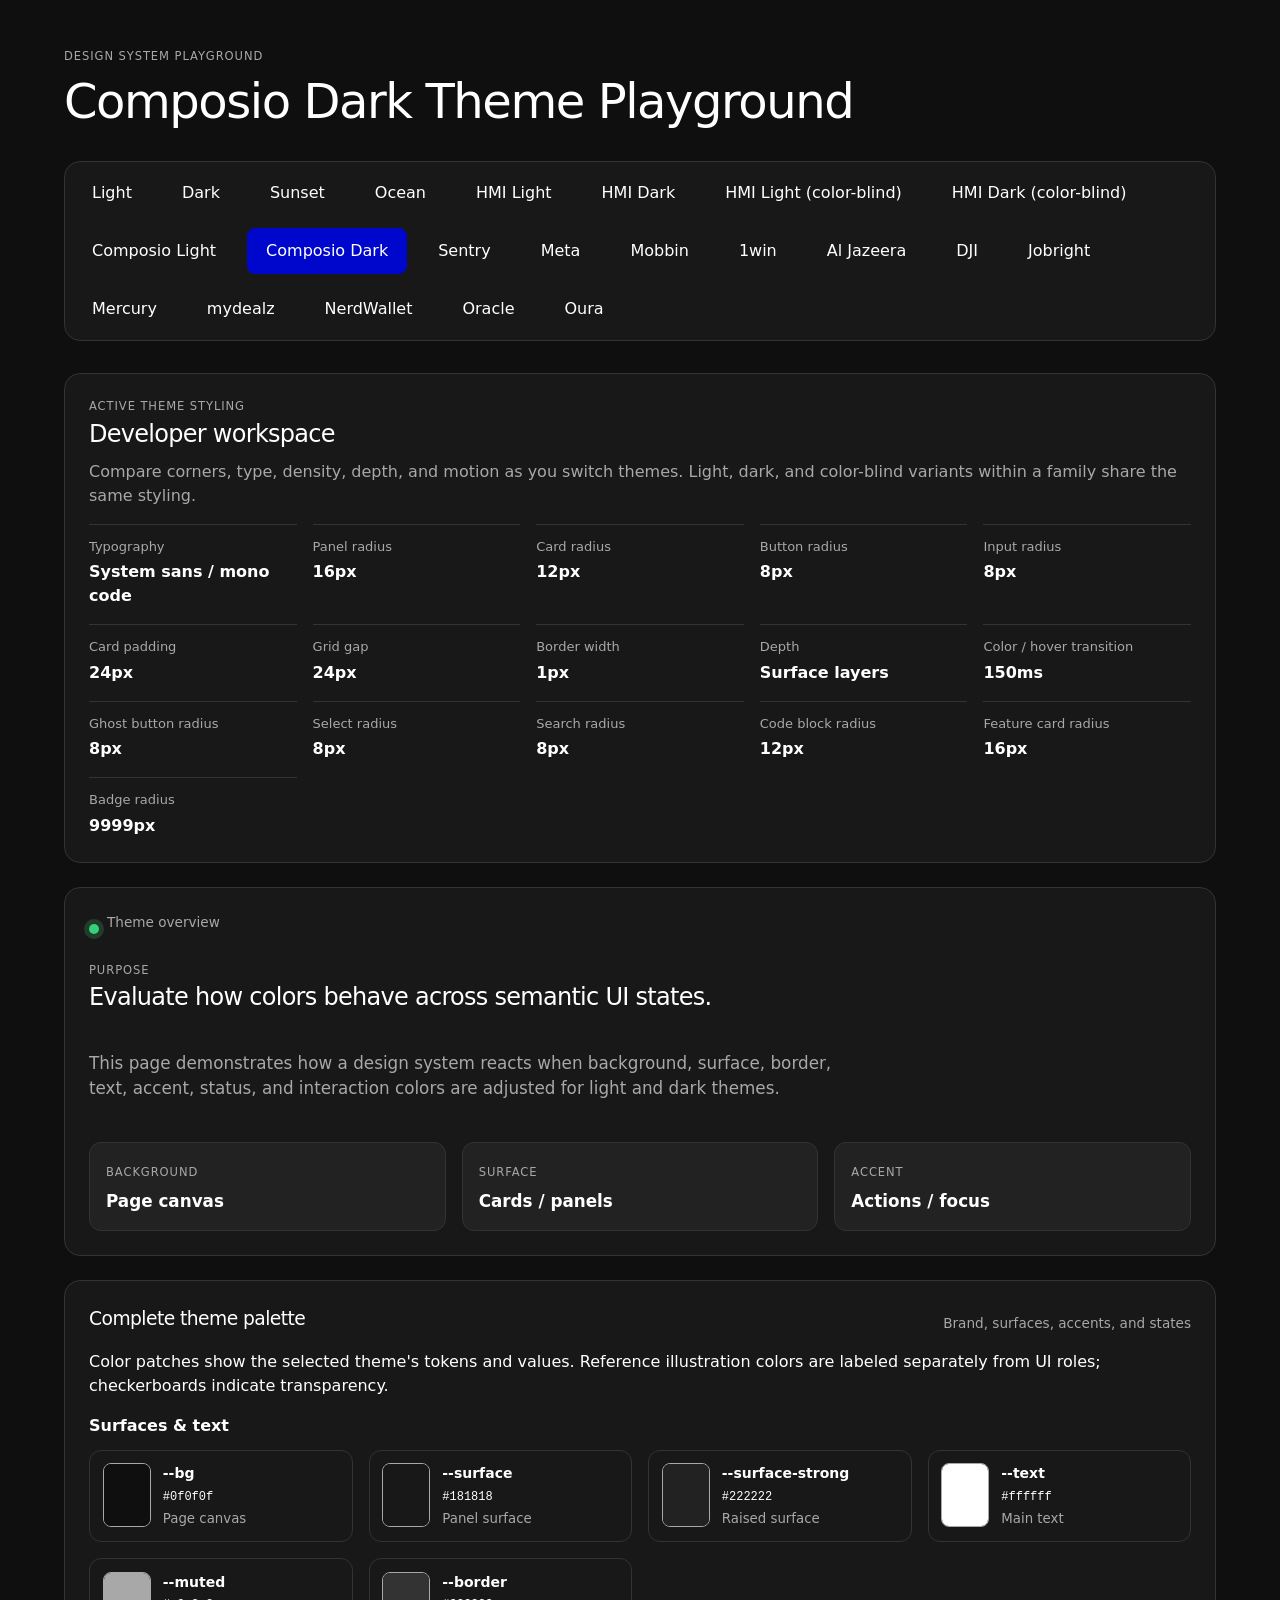
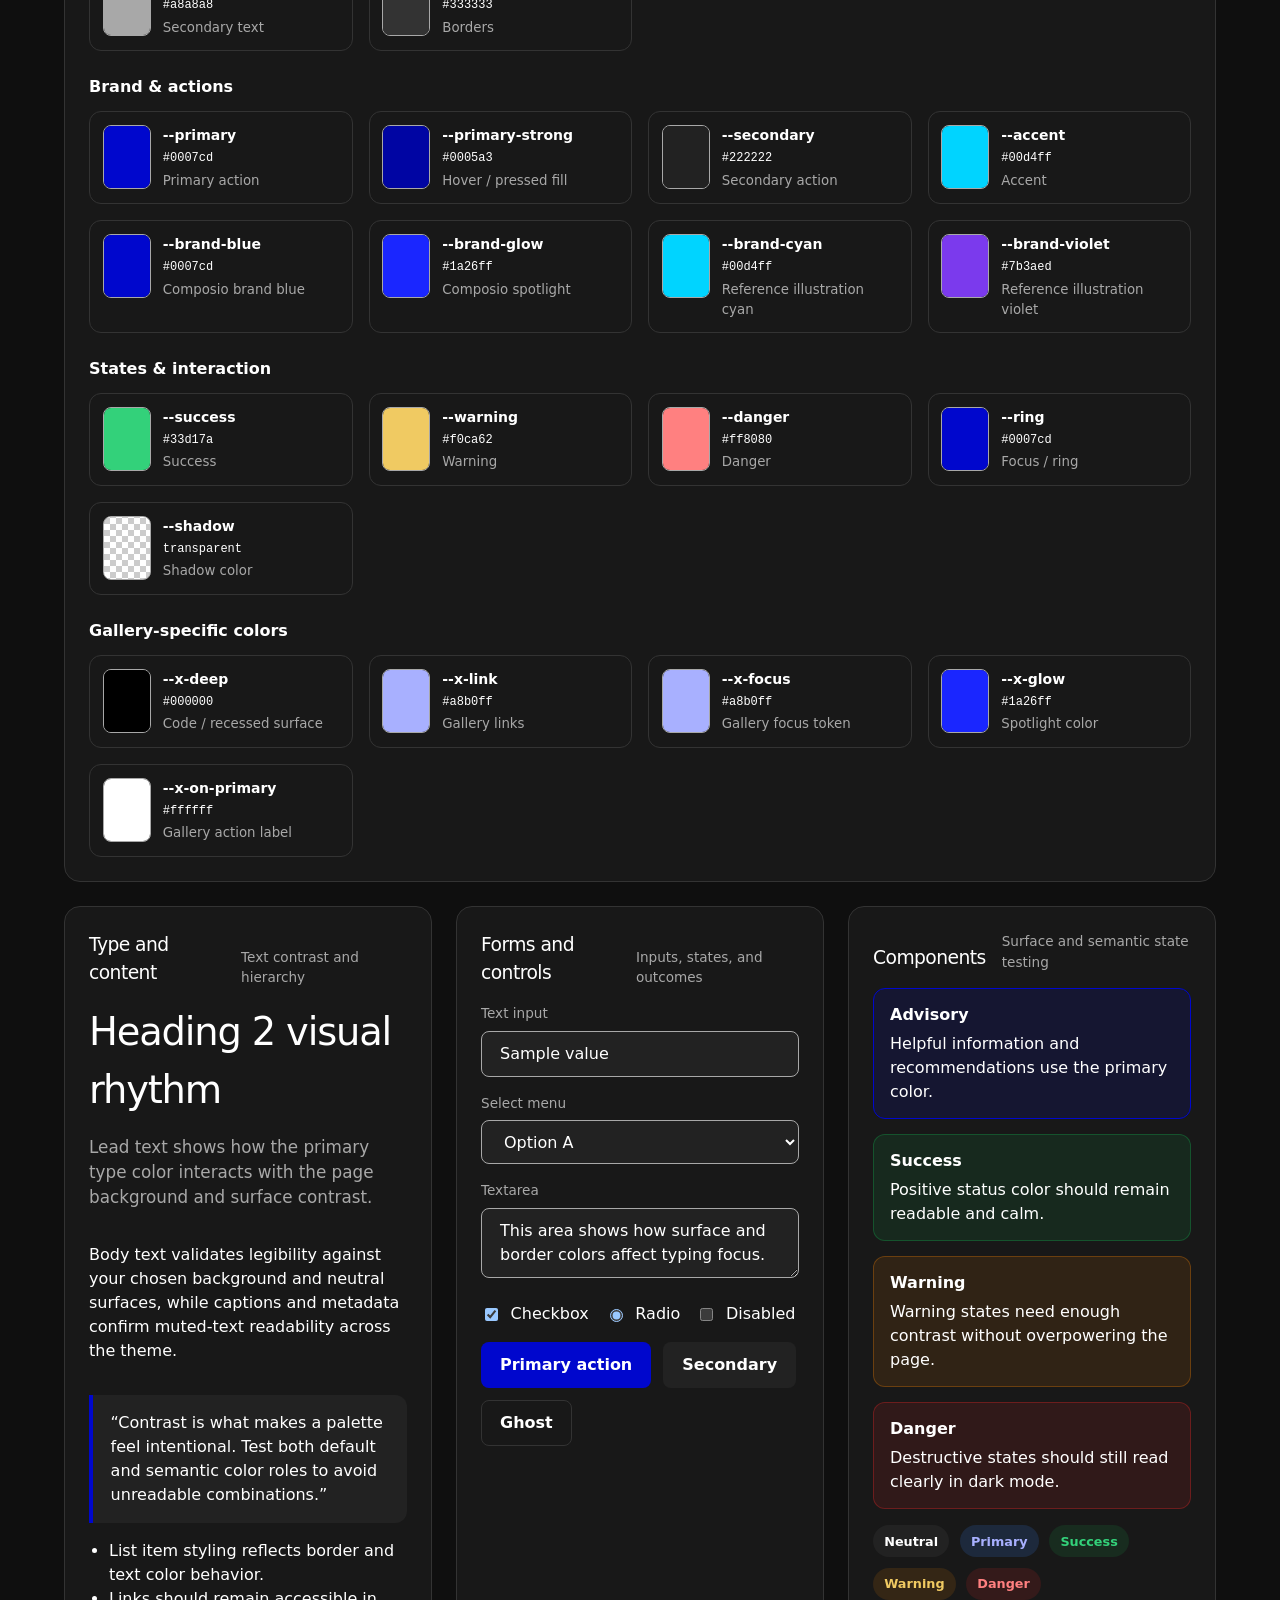
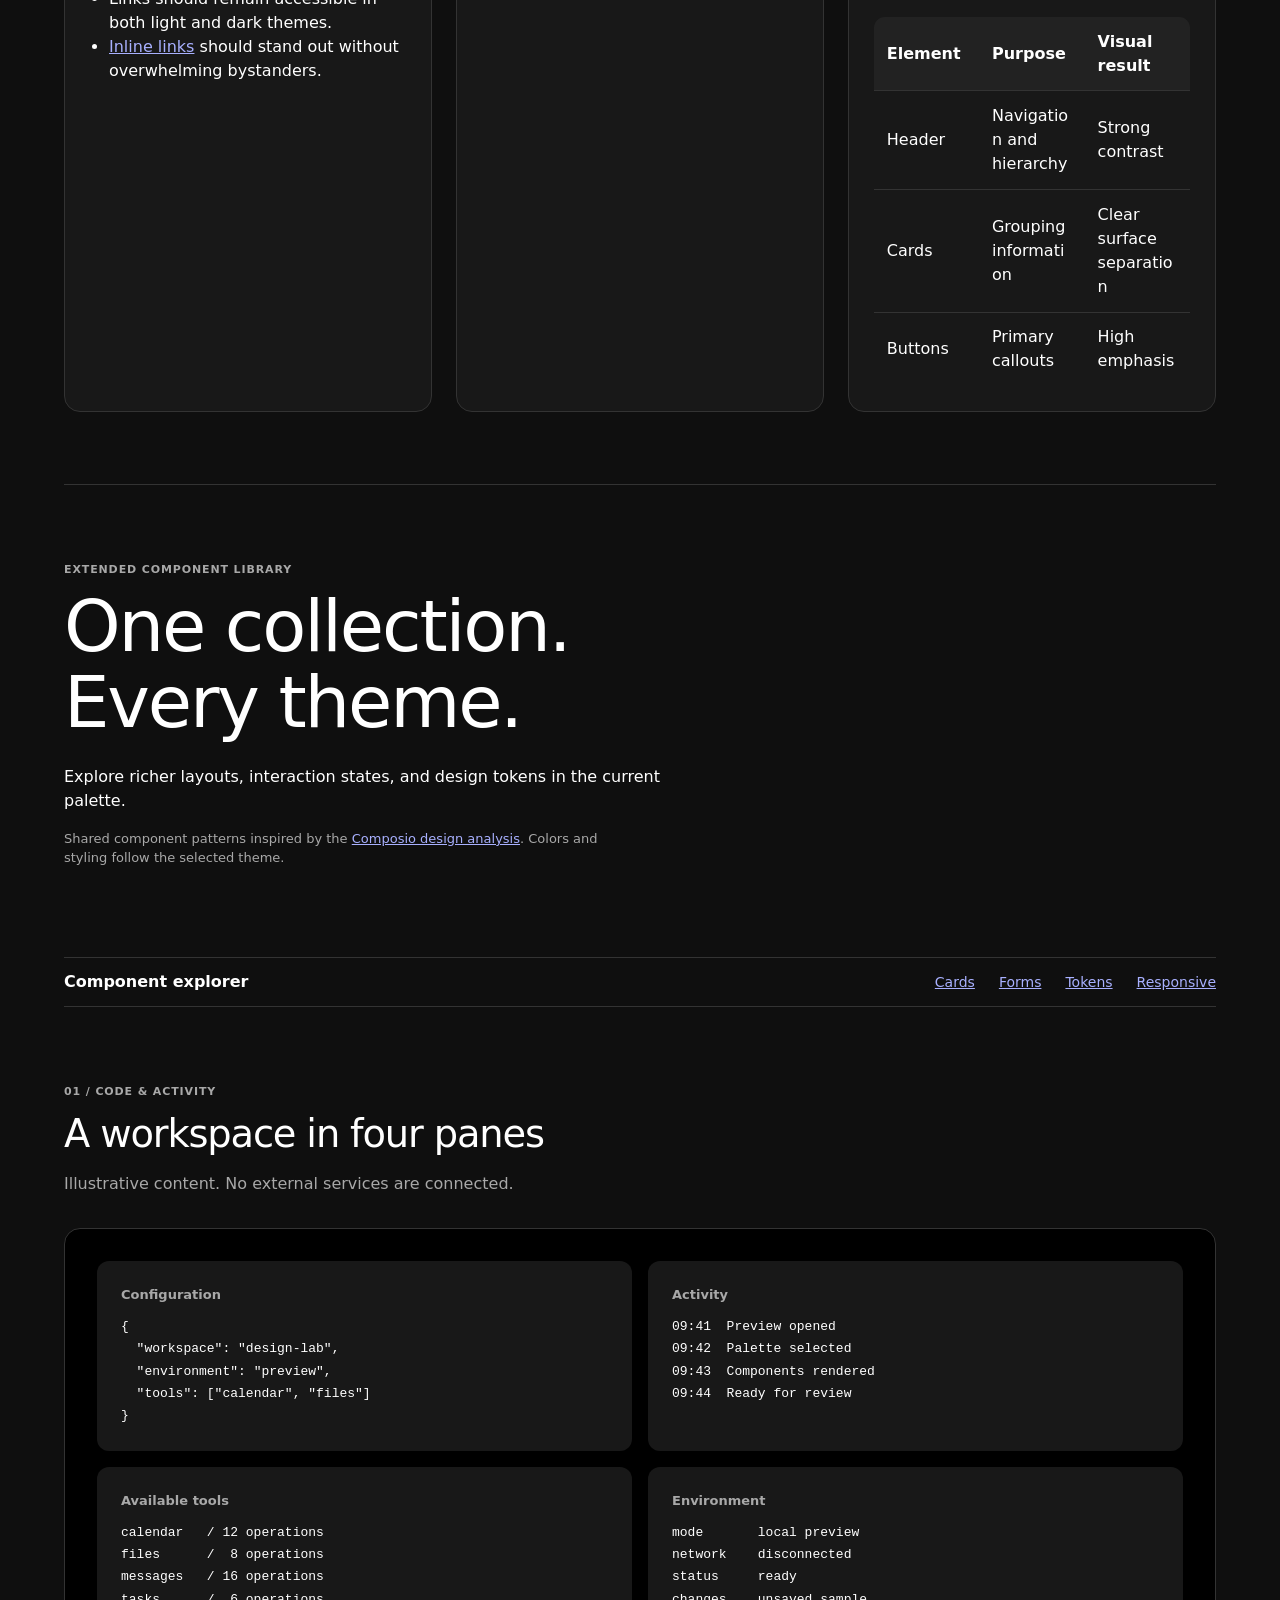
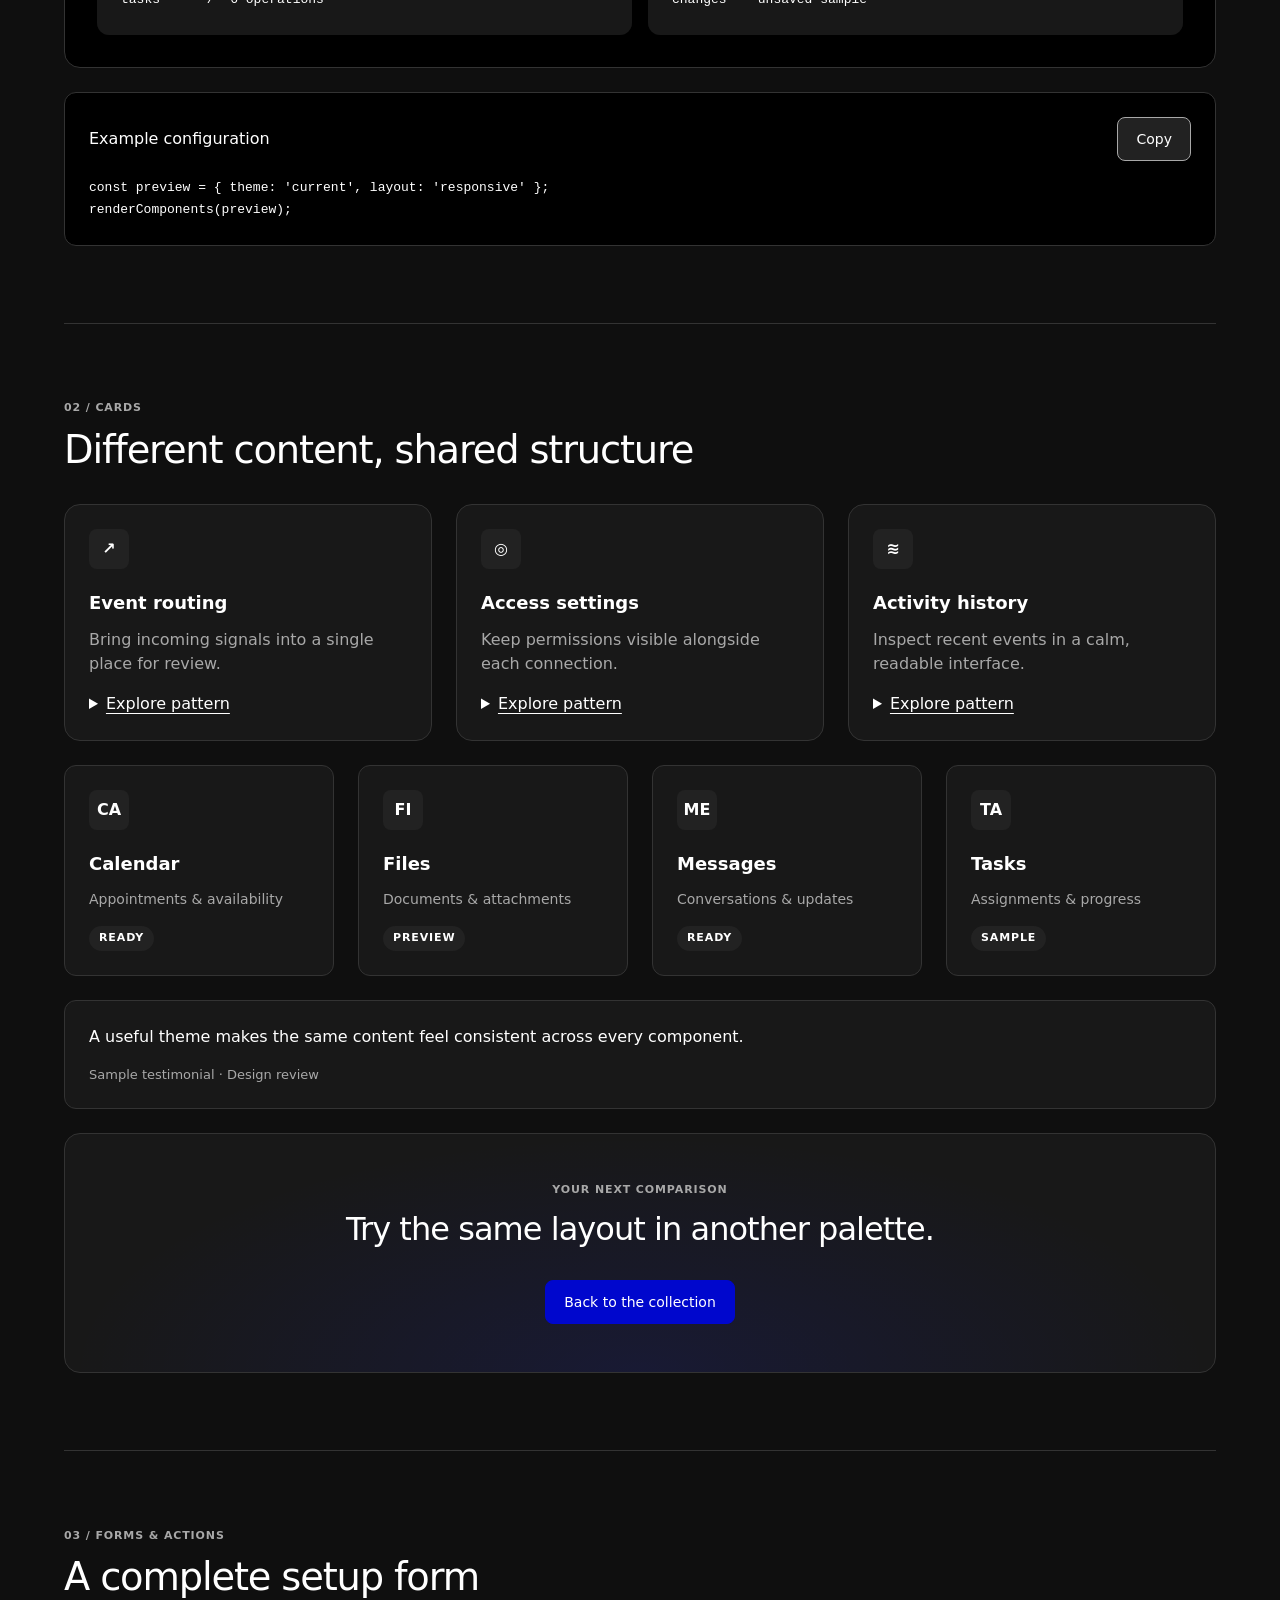
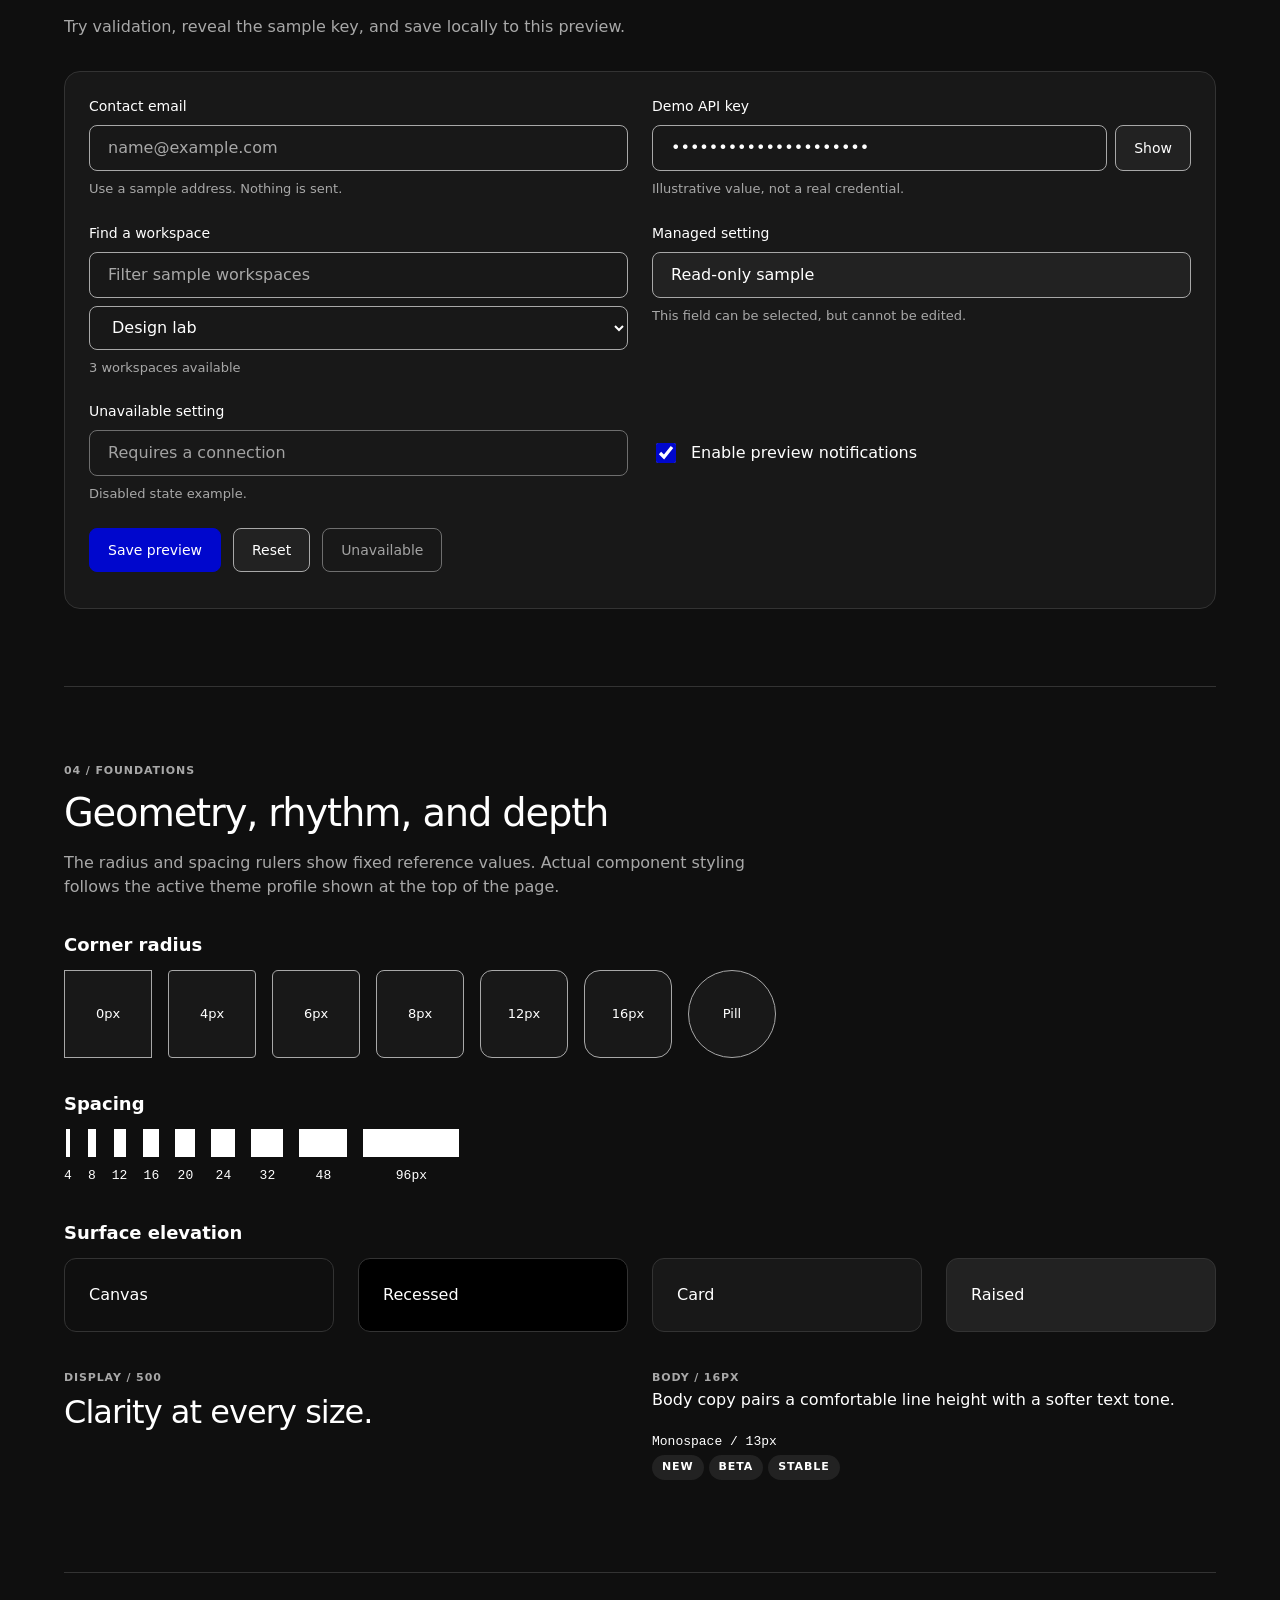
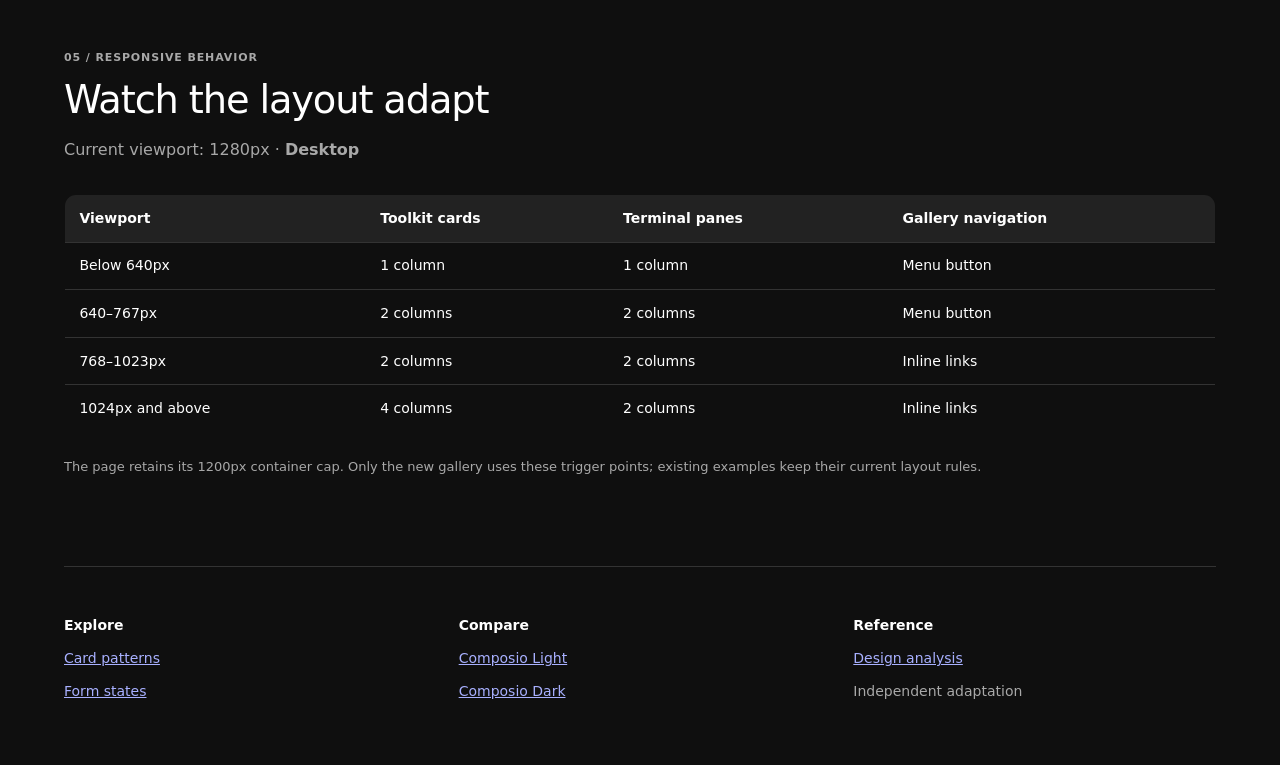
==== commit 3335e1f0: "Add first ten getdesign.md catalog themes" ====
--- a/composio-dark.html
+++ b/composio-dark.html
@@ -15,6 +15,7 @@
     <link rel="stylesheet" href="sentry.css" />
     <link rel="stylesheet" href="palette.css" />
     <link rel="stylesheet" href="meta.css" />
+    <link rel="stylesheet" href="catalog-themes.css" />
   </head>
   <body>
     <div class="app-shell">
@@ -39,6 +40,16 @@
           <a class="theme-option" data-theme-option="composio-dark" href="composio-dark.html">Composio Dark</a>
           <a class="theme-option" data-theme-option="sentry" href="sentry.html">Sentry</a>
           <a class="theme-option" data-theme-option="meta" href="meta.html">Meta</a>
+          <button class="theme-option" data-theme-option="mobbin" type="button">Mobbin</button>
+          <button class="theme-option" data-theme-option="1win" type="button">1win</button>
+          <button class="theme-option" data-theme-option="aljazeera" type="button">Al Jazeera</button>
+          <button class="theme-option" data-theme-option="dji" type="button">DJI</button>
+          <button class="theme-option" data-theme-option="jobright" type="button">Jobright</button>
+          <button class="theme-option" data-theme-option="mercury" type="button">Mercury</button>
+          <button class="theme-option" data-theme-option="mydealz" type="button">mydealz</button>
+          <button class="theme-option" data-theme-option="nerdwallet" type="button">NerdWallet</button>
+          <button class="theme-option" data-theme-option="oracle" type="button">Oracle</button>
+          <button class="theme-option" data-theme-option="oura" type="button">Oura</button>
         </div>
       </header>
 
@@ -355,6 +366,7 @@
       </main>
     </div>
 
+    <script src="catalog-themes.js"></script>
     <script src="palette.js"></script>
     <script src="script.js"></script>
     <script src="gallery.js"></script>
--- a/catalog-themes.css
+++ b/catalog-themes.css
@@ -0,0 +1,620 @@
+/* Generated by build-catalog-themes.cjs; source guides are in themes/. */
+:root[data-theme="mobbin"] {
+  color-scheme: light;
+  --bg: #ffffff;
+  --surface: #ffffff;
+  --surface-strong: #f3f3f3;
+  --text: #141414;
+  --muted: #707070;
+  --border: #e0e0e0;
+  --primary: #141414;
+  --primary-strong: #141414;
+  --secondary: #f3f3f3;
+  --accent: #0066ff;
+  --on-primary: #ffffff;
+  --success: #197344;
+  --warning: #855600;
+  --danger: #b52632;
+  --shadow: transparent;
+  --ring: #0066ff;
+  --profile-label: Gallery monochrome;
+  --font-label: Saans / Saans (local fallbacks);
+  --font-body: "Saans", "Segoe UI", Arial, sans-serif;
+  --font-heading: "Saans", "Segoe UI", Arial, sans-serif;
+  --heading-weight: 652;
+  --heading-tracking: 0;
+  --body-leading: 1.38;
+  --label-tracking: 0;
+  --label-case: none;
+  --radius-panel: 24px;
+  --radius-card: 24px;
+  --radius-button: 9999px;
+  --radius-control: 9999px;
+  --radius-badge: 9999px;
+  --space-card: 24px;
+  --space-gap: 24px;
+  --section-space: 80px;
+  --panel-elevation: none;
+  --card-elevation: none;
+  --elevation-label: Flat surface layers;
+  --hover-lift: 0px;
+  --reference-primary: #141414;
+  --reference-on-primary: #ffffff;
+  --reference-ink: #141414;
+  --reference-ink-soft: #262626;
+  --reference-text-muted: #707070;
+  --reference-text-faint: #adadad;
+  --reference-canvas: #ffffff;
+  --reference-canvas-soft: #f3f3f3;
+  --reference-field: #f0f0f0;
+  --reference-hairline-soft: #f0f0f0;
+  --reference-hairline: #e0e0e0;
+  --reference-accent: #0066ff;
+}
+:root[data-theme="mobbin"] :is(.primary-button, .theme-option.is-active, .x-button-primary) { color: var(--on-primary); background: var(--primary); }
+:root[data-theme="mobbin"] .secondary-button { color: var(--text); }
+:root[data-theme="mobbin"] .x-gallery { --x-on-primary: var(--on-primary); --x-link: #141414; }
+:root[data-theme="mobbin"] #workspace-search { border-radius: 9999px; }
+:root[data-theme="1win"] {
+  color-scheme: dark;
+  --bg: #141415;
+  --surface: #2e3035;
+  --surface-strong: #2e3035;
+  --text: #f0f2f5;
+  --muted: #9aa1b1;
+  --border: #2d2f33;
+  --primary: #00b24b;
+  --primary-strong: #00b24b;
+  --secondary: #0075ff;
+  --accent: #00b24b;
+  --on-primary: #ffffff;
+  --success: #69d391;
+  --warning: #f0ca62;
+  --danger: #ff9696;
+  --shadow: transparent;
+  --ring: #00b24b;
+  --profile-label: Dense dark rails;
+  --font-label: Inter / Inter (local fallbacks);
+  --font-body: "Inter", "Segoe UI", Arial, sans-serif;
+  --font-heading: "Inter", "Segoe UI", Arial, sans-serif;
+  --heading-weight: 800;
+  --heading-tracking: 0;
+  --body-leading: 1.4;
+  --label-tracking: 0;
+  --label-case: none;
+  --radius-panel: 16px;
+  --radius-card: 16px;
+  --radius-button: 10px;
+  --radius-control: 8px;
+  --radius-badge: 9999px;
+  --space-card: 16px;
+  --space-gap: 16px;
+  --section-space: 80px;
+  --panel-elevation: none;
+  --card-elevation: none;
+  --elevation-label: Flat surface layers;
+  --hover-lift: 0px;
+  --reference-primary: #00b24b;
+  --reference-secondary: #0075ff;
+  --reference-on-primary: #ffffff;
+  --reference-canvas: #141415;
+  --reference-surface: #2e3035;
+  --reference-hairline: #2d2f33;
+  --reference-ink: #f0f2f5;
+  --reference-muted: #9aa1b1;
+  --reference-faint: #53575f;
+  --reference-black: #000000;
+}
+:root[data-theme="1win"] :is(.primary-button, .theme-option.is-active, .x-button-primary) { color: var(--on-primary); background: var(--primary); }
+:root[data-theme="1win"] .secondary-button { color: #ffffff; }
+:root[data-theme="1win"] .x-gallery { --x-on-primary: var(--on-primary); --x-link: #85b9ff; }
+:root[data-theme="aljazeera"] {
+  color-scheme: light;
+  --bg: #ffffff;
+  --surface: #ffffff;
+  --surface-strong: #f0f0f0;
+  --text: #000000;
+  --muted: #595959;
+  --border: #d8d8d8;
+  --primary: #000000;
+  --primary-strong: #000000;
+  --secondary: #f0f0f0;
+  --accent: #fa9000;
+  --on-primary: #ffffff;
+  --success: #197344;
+  --warning: #855600;
+  --danger: #c31833;
+  --shadow: transparent;
+  --ring: #fa9000;
+  --profile-label: Flat news editorial;
+  --font-label: Roboto / Roboto (local fallbacks);
+  --font-body: "Roboto", "Segoe UI", Arial, sans-serif;
+  --font-heading: "Roboto", "Segoe UI", Arial, sans-serif;
+  --heading-weight: 700;
+  --heading-tracking: 0;
+  --body-leading: 1.5;
+  --label-tracking: 0;
+  --label-case: none;
+  --radius-panel: 0px;
+  --radius-card: 0px;
+  --radius-button: 9999px;
+  --radius-control: 4px;
+  --radius-badge: 9999px;
+  --space-card: 16px;
+  --space-gap: 16px;
+  --section-space: 80px;
+  --panel-elevation: none;
+  --card-elevation: none;
+  --elevation-label: Flat surface layers;
+  --hover-lift: 0px;
+  --reference-primary: #fa9000;
+  --reference-on-primary: #ffffff;
+  --reference-live-red: #c31833;
+  --reference-ink: #000000;
+  --reference-charcoal: #333333;
+  --reference-slate: #595959;
+  --reference-canvas: #ffffff;
+  --reference-soft: #f0f0f0;
+  --reference-hairline: #d8d8d8;
+  --reference-silver: #bebebe;
+  --reference-indigo: #272967;
+  --reference-night-navy: #100e2f;
+  --reference-network-canvas: #181818;
+  --reference-gold: #dba200;
+  --reference-amber: #ffa000;
+  --reference-select-gold: #ffc500;
+  --reference-rail-teal: #00cbca;
+  --reference-rail-red: #bc0000;
+  --reference-mist: #dddddd;
+  --reference-graphite: #323232;
+}
+:root[data-theme="aljazeera"] :is(.primary-button, .theme-option.is-active, .x-button-primary) { color: var(--on-primary); background: var(--primary); }
+:root[data-theme="aljazeera"] .secondary-button { color: var(--text); }
+:root[data-theme="aljazeera"] .x-gallery { --x-on-primary: var(--on-primary); --x-link: #000000; }
+:root[data-theme="aljazeera"] .section-kicker { border-left: 4px solid var(--accent); padding-left: 12px; }
+:root[data-theme="dji"] {
+  color-scheme: light;
+  --bg: #ffffff;
+  --surface: #ffffff;
+  --surface-strong: #f7f9fa;
+  --text: #262626;
+  --muted: #6c7073;
+  --border: #d9d9d9;
+  --primary: #0070d5;
+  --primary-strong: #0070d5;
+  --secondary: #f7f9fa;
+  --accent: #0070d5;
+  --on-primary: #ffffff;
+  --success: #197344;
+  --warning: #855600;
+  --danger: #b52632;
+  --shadow: transparent;
+  --ring: #0070d5;
+  --profile-label: Engineering showroom;
+  --font-label: Open Sans / Open Sans (local fallbacks);
+  --font-body: "Open Sans", "Segoe UI", Arial, sans-serif;
+  --font-heading: "Open Sans", "Segoe UI", Arial, sans-serif;
+  --heading-weight: 600;
+  --heading-tracking: -0.03em;
+  --body-leading: 1.5;
+  --label-tracking: 0;
+  --label-case: none;
+  --radius-panel: 0px;
+  --radius-card: 8px;
+  --radius-button: 9999px;
+  --radius-control: 8px;
+  --radius-badge: 9999px;
+  --space-card: 24px;
+  --space-gap: 16px;
+  --section-space: 80px;
+  --panel-elevation: none;
+  --card-elevation: none;
+  --elevation-label: Flat surface layers;
+  --hover-lift: 0px;
+  --reference-primary: #0070d5;
+  --reference-store-blue: #0060ef;
+  --reference-store-blue-tint: #deeafd;
+  --reference-on-primary: #ffffff;
+  --reference-link-blue: #1890ff;
+  --reference-tier-orange: #be4e04;
+  --reference-badge-orange: #fa8c16;
+  --reference-error: #f5222d;
+  --reference-canvas: #ffffff;
+  --reference-canvas-soft: #f7f9fa;
+  --reference-panel: #f6f8f9;
+  --reference-fog: #f5f5f5;
+  --reference-announce: #fafafa;
+  --reference-media-black: #000000;
+  --reference-footer: #272727;
+  --reference-footer-pill: #383838;
+  --reference-footer-divider: #414141;
+  --reference-ink: #262626;
+  --reference-ink-secondary: #595959;
+  --reference-ink-tertiary: #8c8c8c;
+  --reference-store-ink: #333333;
+  --reference-graphite: #3b3e40;
+  --reference-nav-ink: #303233;
+  --reference-slate: #6c7073;
+  --reference-steel: #9fa3a6;
+  --reference-footer-link: #b3b3b3;
+  --reference-hairline: #f0f0f0;
+  --reference-divider: #e8e8e8;
+  --reference-card-border: #d9d9d9;
+  --reference-dashed-border: #dddddd;
+  --reference-input-border: #d4d7d9;
+  --reference-control-border: #cccccc;
+}
+:root[data-theme="dji"] :is(.primary-button, .theme-option.is-active, .x-button-primary) { color: var(--on-primary); background: var(--primary); }
+:root[data-theme="dji"] .secondary-button { color: var(--text); }
+:root[data-theme="dji"] .x-gallery { --x-on-primary: var(--on-primary); --x-link: #262626; }
+:root[data-theme="jobright"] {
+  color-scheme: light;
+  --bg: #ffffff;
+  --surface: #ffffff;
+  --surface-strong: #ecffe0;
+  --text: #000000;
+  --muted: #86909c;
+  --border: #e5e7eb;
+  --primary: #000000;
+  --primary-strong: #000000;
+  --secondary: #f2f4f5;
+  --accent: #00f0a0;
+  --on-primary: #ffffff;
+  --success: #197344;
+  --warning: #855600;
+  --danger: #b52632;
+  --shadow: transparent;
+  --ring: #00f0a0;
+  --profile-label: Spring mint startup;
+  --font-label: Titillium Web / Inter (local fallbacks);
+  --font-body: "Inter", "Segoe UI", Arial, sans-serif;
+  --font-heading: "Titillium Web", "Segoe UI", Arial, sans-serif;
+  --heading-weight: 700;
+  --heading-tracking: 0;
+  --body-leading: 1.6;
+  --label-tracking: 0;
+  --label-case: none;
+  --radius-panel: 40px;
+  --radius-card: 24px;
+  --radius-button: 36px;
+  --radius-control: 16px;
+  --radius-badge: 9999px;
+  --space-card: 32px;
+  --space-gap: 24px;
+  --section-space: 96px;
+  --panel-elevation: none;
+  --card-elevation: none;
+  --elevation-label: Flat surface layers;
+  --hover-lift: 0px;
+  --reference-primary: #00f0a0;
+  --reference-on-primary: #000000;
+  --reference-ink: #000000;
+  --reference-on-dark: #ffffff;
+  --reference-canvas: #ffffff;
+  --reference-canvas-mint: #ecffe0;
+  --reference-muted: #86909c;
+  --reference-hairline: #e5e7eb;
+  --reference-surface-soft: #f2f4f5;
+}
+:root[data-theme="jobright"] :is(.primary-button, .theme-option.is-active, .x-button-primary) { color: var(--on-primary); background: var(--primary); }
+:root[data-theme="jobright"] .secondary-button { color: var(--text); }
+:root[data-theme="jobright"] .x-gallery { --x-on-primary: var(--on-primary); --x-link: #000000; }
+:root[data-theme="jobright"] .section-kicker { border-left: 4px solid var(--accent); padding-left: 12px; }
+:root[data-theme="mercury"] {
+  color-scheme: dark;
+  --bg: #171721;
+  --surface: #1e1e2a;
+  --surface-strong: #ffffff;
+  --text: #ededf3;
+  --muted: #c3c3cc;
+  --border: #70707d;
+  --primary: #5266eb;
+  --primary-strong: #5266eb;
+  --secondary: #1e1e2a;
+  --accent: #5266eb;
+  --on-primary: #ffffff;
+  --success: #69d391;
+  --warning: #f0ca62;
+  --danger: #ff9696;
+  --shadow: transparent;
+  --ring: #5266eb;
+  --profile-label: Ink violet banking;
+  --font-label: arcadiaDisplay / arcadiaDisplay (local fallbacks);
+  --font-body: "arcadiaDisplay", "Segoe UI", Arial, sans-serif;
+  --font-heading: "arcadiaDisplay", "Segoe UI", Arial, sans-serif;
+  --heading-weight: 480;
+  --heading-tracking: 0;
+  --body-leading: 1.4;
+  --label-tracking: 0;
+  --label-case: none;
+  --radius-panel: 16px;
+  --radius-card: 12px;
+  --radius-button: 40px;
+  --radius-control: 8px;
+  --radius-badge: 9999px;
+  --space-card: 24px;
+  --space-gap: 24px;
+  --section-space: 80px;
+  --panel-elevation: none;
+  --card-elevation: none;
+  --elevation-label: Flat surface layers;
+  --hover-lift: 0px;
+  --reference-primary: #5266eb;
+  --reference-on-primary: #ffffff;
+  --reference-periwinkle: #9cb4e8;
+  --reference-canvas: #fbfcfd;
+  --reference-surface: #ffffff;
+  --reference-surface-tint: #fbfbff;
+  --reference-lavender: #edecfb;
+  --reference-night: #171721;
+  --reference-night-raised: #1e1e2a;
+  --reference-ink: #28253b;
+  --reference-ink-secondary: #554e7b;
+  --reference-on-dark: #ededf3;
+  --reference-fog: #c3c3cc;
+  --reference-slate: #70707d;
+}
+:root[data-theme="mercury"] :is(.primary-button, .theme-option.is-active, .x-button-primary) { color: var(--on-primary); background: var(--primary); }
+:root[data-theme="mercury"] .secondary-button { color: var(--text); }
+:root[data-theme="mercury"] .x-gallery { --x-on-primary: var(--on-primary); --x-link: #9cb4e8; }
+:root[data-theme="mydealz"] {
+  color-scheme: light;
+  --bg: #f3f5f7;
+  --surface: #ffffff;
+  --surface-strong: #defde4;
+  --text: #000000;
+  --muted: #6b6d70;
+  --border: #dfe1e4;
+  --primary: #30a83c;
+  --primary-strong: #197e25;
+  --secondary: #ffffff;
+  --accent: #30a83c;
+  --on-primary: #ffffff;
+  --success: #197344;
+  --warning: #855600;
+  --danger: #ce1736;
+  --shadow: transparent;
+  --ring: #30a83c;
+  --profile-label: Dense community feed;
+  --font-label: Averta CY / Averta CY (local fallbacks);
+  --font-body: "Averta CY", "Segoe UI", Arial, sans-serif;
+  --font-heading: "Averta CY", "Segoe UI", Arial, sans-serif;
+  --heading-weight: 700;
+  --heading-tracking: 0;
+  --body-leading: 1.5;
+  --label-tracking: 0;
+  --label-case: none;
+  --radius-panel: 8px;
+  --radius-card: 8px;
+  --radius-button: 540px;
+  --radius-control: 540px;
+  --radius-badge: 9999px;
+  --space-card: 16px;
+  --space-gap: 16px;
+  --section-space: 80px;
+  --panel-elevation: none;
+  --card-elevation: none;
+  --elevation-label: Flat surface layers;
+  --hover-lift: 0px;
+  --reference-primary: #30a83c;
+  --reference-on-primary: #ffffff;
+  --reference-green-strong: #197e25;
+  --reference-discount-surface: #defde4;
+  --reference-hot: #ce1736;
+  --reference-cold: #034eb1;
+  --reference-warm: #fb6001;
+  --reference-premium: #7457dd;
+  --reference-canvas: #f3f5f7;
+  --reference-surface: #ffffff;
+  --reference-ink: #000000;
+  --reference-body: #6b6d70;
+  --reference-muted: #a7a9ac;
+  --reference-hairline: #dfe1e4;
+  --reference-warning-surface: #faf9ca;
+  --reference-warning-text: #9f5c0c;
+}
+:root[data-theme="mydealz"] :is(.primary-button, .theme-option.is-active, .x-button-primary) { color: var(--on-primary); background: var(--primary); }
+:root[data-theme="mydealz"] .secondary-button { color: var(--text); }
+:root[data-theme="mydealz"] .x-gallery { --x-on-primary: var(--on-primary); --x-link: #000000; }
+:root[data-theme="mydealz"] #workspace-search { border-radius: 9999px; }
+:root[data-theme="nerdwallet"] {
+  color-scheme: light;
+  --bg: #ffffff;
+  --surface: #ffffff;
+  --surface-strong: #effcf8;
+  --text: #000000;
+  --muted: #64666a;
+  --border: #d8d9da;
+  --primary: #008254;
+  --primary-strong: #006642;
+  --secondary: #f7f7f7;
+  --accent: #008254;
+  --on-primary: #ffffff;
+  --success: #197344;
+  --warning: #855600;
+  --danger: #b52632;
+  --shadow: transparent;
+  --ring: #008254;
+  --profile-label: Spruce comparison;
+  --font-label: Gotham / Gotham (local fallbacks);
+  --font-body: "Gotham", "Segoe UI", Arial, sans-serif;
+  --font-heading: "Gotham", "Segoe UI", Arial, sans-serif;
+  --heading-weight: 700;
+  --heading-tracking: 0;
+  --body-leading: 1.5;
+  --label-tracking: 0;
+  --label-case: none;
+  --radius-panel: 8px;
+  --radius-card: 4px;
+  --radius-button: 4px;
+  --radius-control: 4px;
+  --radius-badge: 2px;
+  --space-card: 24px;
+  --space-gap: 20px;
+  --section-space: 80px;
+  --panel-elevation: none;
+  --card-elevation: none;
+  --elevation-label: Flat surface layers;
+  --hover-lift: 0px;
+  --reference-primary: #008254;
+  --reference-primary-deep: #006642;
+  --reference-forest: #00482f;
+  --reference-on-primary: #ffffff;
+  --reference-lime-hero: #9ae600;
+  --reference-lime-panel: #e8fdac;
+  --reference-lime-accent: #ddfa88;
+  --reference-lime-ribbon: #a8ea4c;
+  --reference-logo-lime: #8dc63f;
+  --reference-canvas: #ffffff;
+  --reference-canvas-soft: #f7f7f7;
+  --reference-mint-50: #effcf8;
+  --reference-mint-100: #e3faf2;
+  --reference-mint-200: #b7ecda;
+  --reference-hairline: #ebebec;
+  --reference-hairline-strong: #d8d9da;
+  --reference-ink: #000000;
+  --reference-body: #3d4045;
+  --reference-muted: #64666a;
+  --reference-faint: #b1b3b5;
+  --reference-link: #005fb9;
+  --reference-info: #4b99e6;
+  --reference-error: #de2828;
+}
+:root[data-theme="nerdwallet"] :is(.primary-button, .theme-option.is-active, .x-button-primary) { color: var(--on-primary); background: var(--primary); }
+:root[data-theme="nerdwallet"] .secondary-button { color: var(--text); }
+:root[data-theme="nerdwallet"] .x-gallery { --x-on-primary: var(--on-primary); --x-link: #005fb9; }
+:root[data-theme="oracle"] {
+  color-scheme: light;
+  --bg: #ffffff;
+  --surface: #ffffff;
+  --surface-strong: #f1efed;
+  --text: #161513;
+  --muted: #59524b;
+  --border: #e4e1dd;
+  --primary: #312d2a;
+  --primary-strong: #47423e;
+  --secondary: #fbf9f8;
+  --accent: #312d2a;
+  --on-primary: #ffffff;
+  --success: #197344;
+  --warning: #855600;
+  --danger: #b52632;
+  --shadow: transparent;
+  --ring: #227e9e;
+  --profile-label: Warm enterprise editorial;
+  --font-label: Georgia / Georgia (local fallbacks);
+  --font-body: "Georgia", "Segoe UI", Arial, sans-serif;
+  --font-heading: "Georgia", Georgia, serif;
+  --heading-weight: 400;
+  --heading-tracking: 0;
+  --body-leading: 1.4;
+  --label-tracking: 0;
+  --label-case: none;
+  --radius-panel: 15px;
+  --radius-card: 8px;
+  --radius-button: 4px;
+  --radius-control: 6px;
+  --radius-badge: 9999px;
+  --space-card: 24px;
+  --space-gap: 24px;
+  --section-space: 80px;
+  --panel-elevation: none;
+  --card-elevation: none;
+  --elevation-label: Flat surface layers;
+  --hover-lift: 0px;
+  --reference-primary: #312d2a;
+  --reference-primary-pressed: #47423e;
+  --reference-on-primary: #ffffff;
+  --reference-brand-mark: #c74634;
+  --reference-ink: #161513;
+  --reference-ink-deep: #211e1c;
+  --reference-canvas: #ffffff;
+  --reference-canvas-soft: #fbf9f8;
+  --reference-canvas-tint: #f5f4f2;
+  --reference-canvas-warm: #f1efed;
+  --reference-hairline: #e4e1dd;
+  --reference-divider: #e9e7e4;
+  --reference-field-border: #d4cfca;
+  --reference-link: #006b8f;
+  --reference-accent-gold: #f0cc71;
+  --reference-accent-gold-soft: #f7e0a1;
+  --reference-band-teal: #d6e5e5;
+  --reference-band-forest: #33553c;
+  --reference-focus: #227e9e;
+  --reference-error: #d63b25;
+  --reference-disabled-ink: #aea8a2;
+}
+:root[data-theme="oracle"] :is(.primary-button, .theme-option.is-active, .x-button-primary) { color: var(--on-primary); background: var(--primary); }
+:root[data-theme="oracle"] .secondary-button { color: var(--text); }
+:root[data-theme="oracle"] .x-gallery { --x-on-primary: var(--on-primary); --x-link: #006b8f; }
+:root[data-theme="oura"] {
+  color-scheme: light;
+  --bg: #f7f1e8;
+  --surface: #ffffff;
+  --surface-strong: #ececec;
+  --text: #1c1b1a;
+  --muted: #4a4741;
+  --border: #e1dcd3;
+  --primary: #2a72de;
+  --primary-strong: #2a72de;
+  --secondary: #4a4741;
+  --accent: #2a72de;
+  --on-primary: #ffffff;
+  --success: #197344;
+  --warning: #855600;
+  --danger: #b52632;
+  --shadow: transparent;
+  --ring: #2a72de;
+  --profile-label: Warm paper wellness;
+  --font-label: Editorial New / AkkuratLL (local fallbacks);
+  --font-body: "AkkuratLL", "Segoe UI", Arial, sans-serif;
+  --font-heading: "Editorial New", Georgia, serif;
+  --heading-weight: 400;
+  --heading-tracking: 0;
+  --body-leading: 1.5;
+  --label-tracking: 0;
+  --label-case: none;
+  --radius-panel: 40px;
+  --radius-card: 24px;
+  --radius-button: 9999px;
+  --radius-control: 12px;
+  --radius-badge: 9999px;
+  --space-card: 32px;
+  --space-gap: 32px;
+  --section-space: 80px;
+  --panel-elevation: none;
+  --card-elevation: none;
+  --elevation-label: Flat surface layers;
+  --hover-lift: 0px;
+  --reference-primary: #2a72de;
+  --reference-on-primary: #ffffff;
+  --reference-stone: #4a4741;
+  --reference-on-stone: #ffffff;
+  --reference-clay: #6b443d;
+  --reference-espresso: #39221e;
+  --reference-gold: #af751b;
+  --reference-ochre: #bc924c;
+  --reference-gold-soft: #ddaa61;
+  --reference-gold-pale: #ddbe78;
+  --reference-gold-deep: #684d07;
+  --reference-forest: #224228;
+  --reference-olive: #5c6f5d;
+  --reference-sage: #849671;
+  --reference-sage-mute: #7b886d;
+  --reference-sage-pale: #ced4b8;
+  --reference-canvas: #f7f1e8;
+  --reference-surface: #ffffff;
+  --reference-surface-grey: #ececec;
+  --reference-silver: #cccac7;
+  --reference-ink-band: #000000;
+  --reference-ink-band-soft: #19191c;
+  --reference-ink: #1c1b1a;
+  --reference-ash: #838280;
+  --reference-mute: #a8a5a0;
+  --reference-on-dark: #ffffff;
+  --reference-hairline: #e1dcd3;
+  --reference-error: #e33a22;
+}
+:root[data-theme="oura"] :is(.primary-button, .theme-option.is-active, .x-button-primary) { color: var(--on-primary); background: var(--primary); }
+:root[data-theme="oura"] .secondary-button { color: #ffffff; }
+:root[data-theme="oura"] .x-gallery { --x-on-primary: var(--on-primary); --x-link: #4a4741; }
